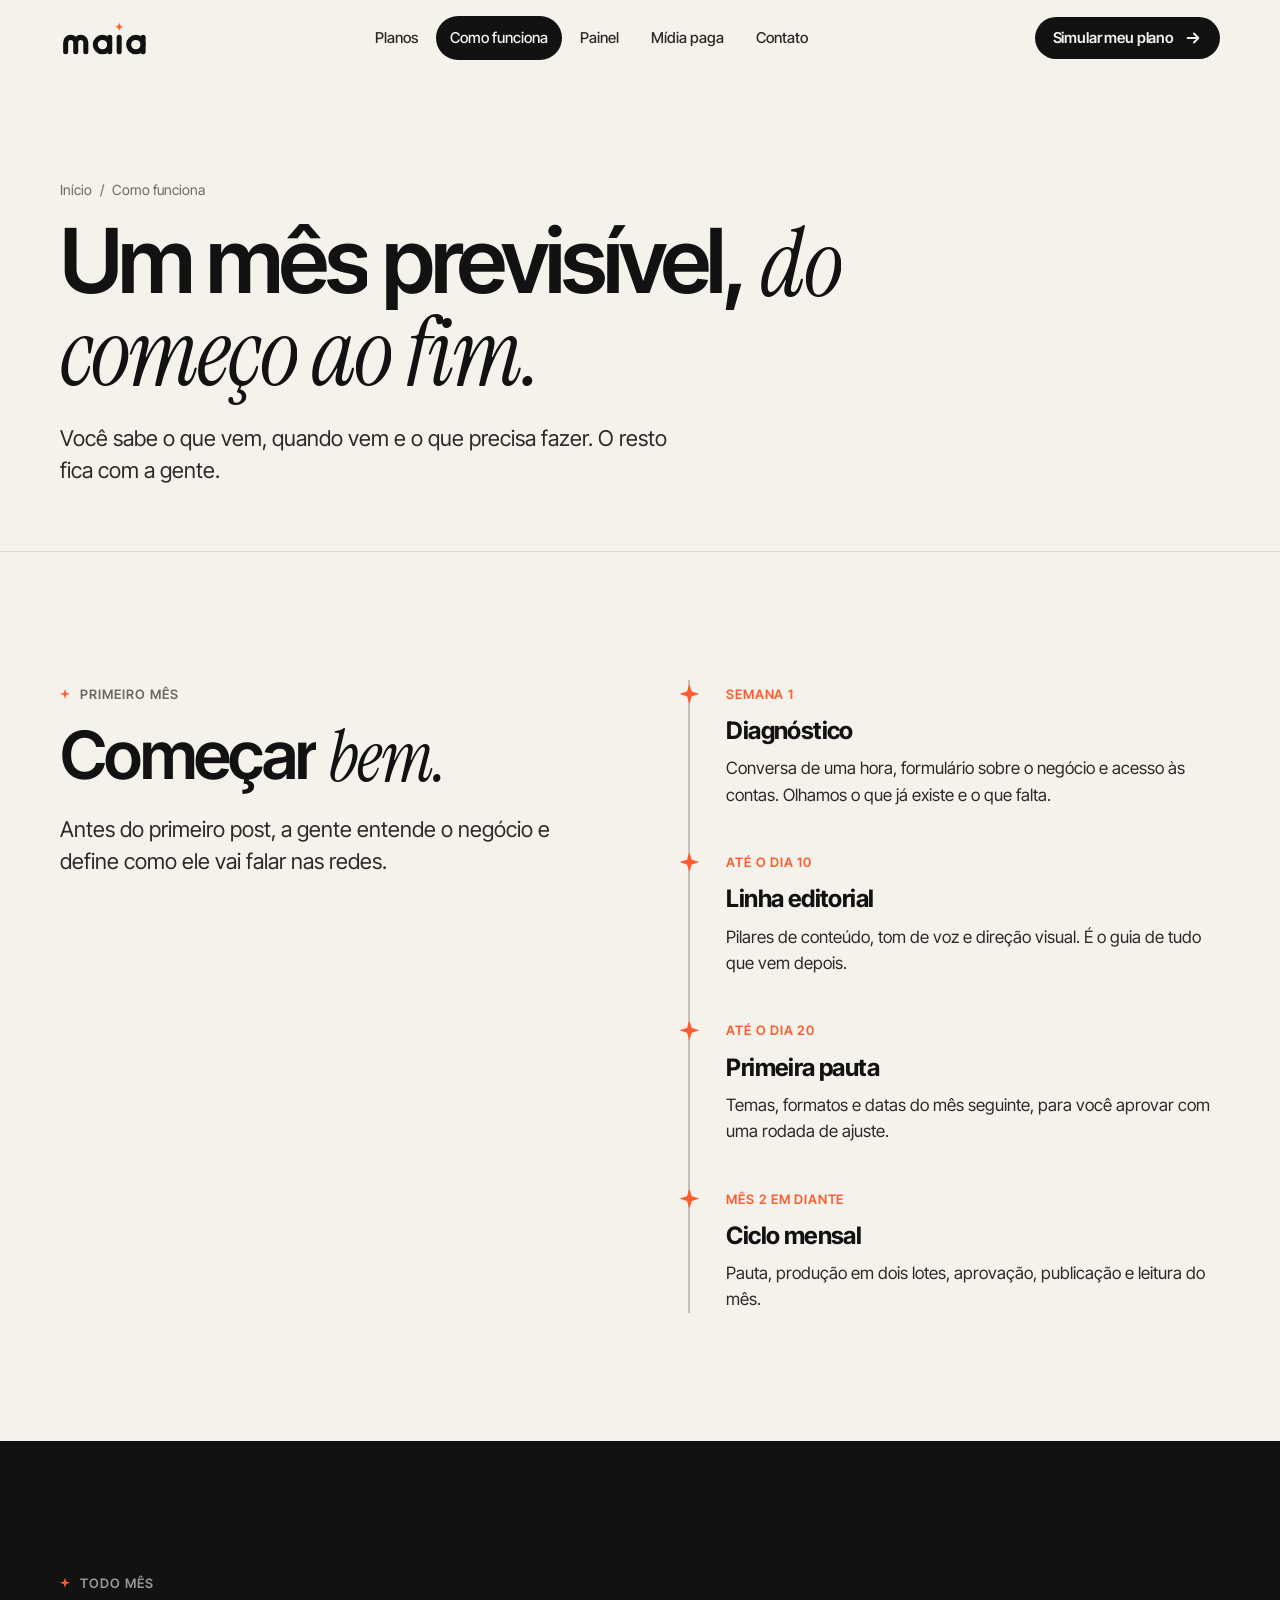
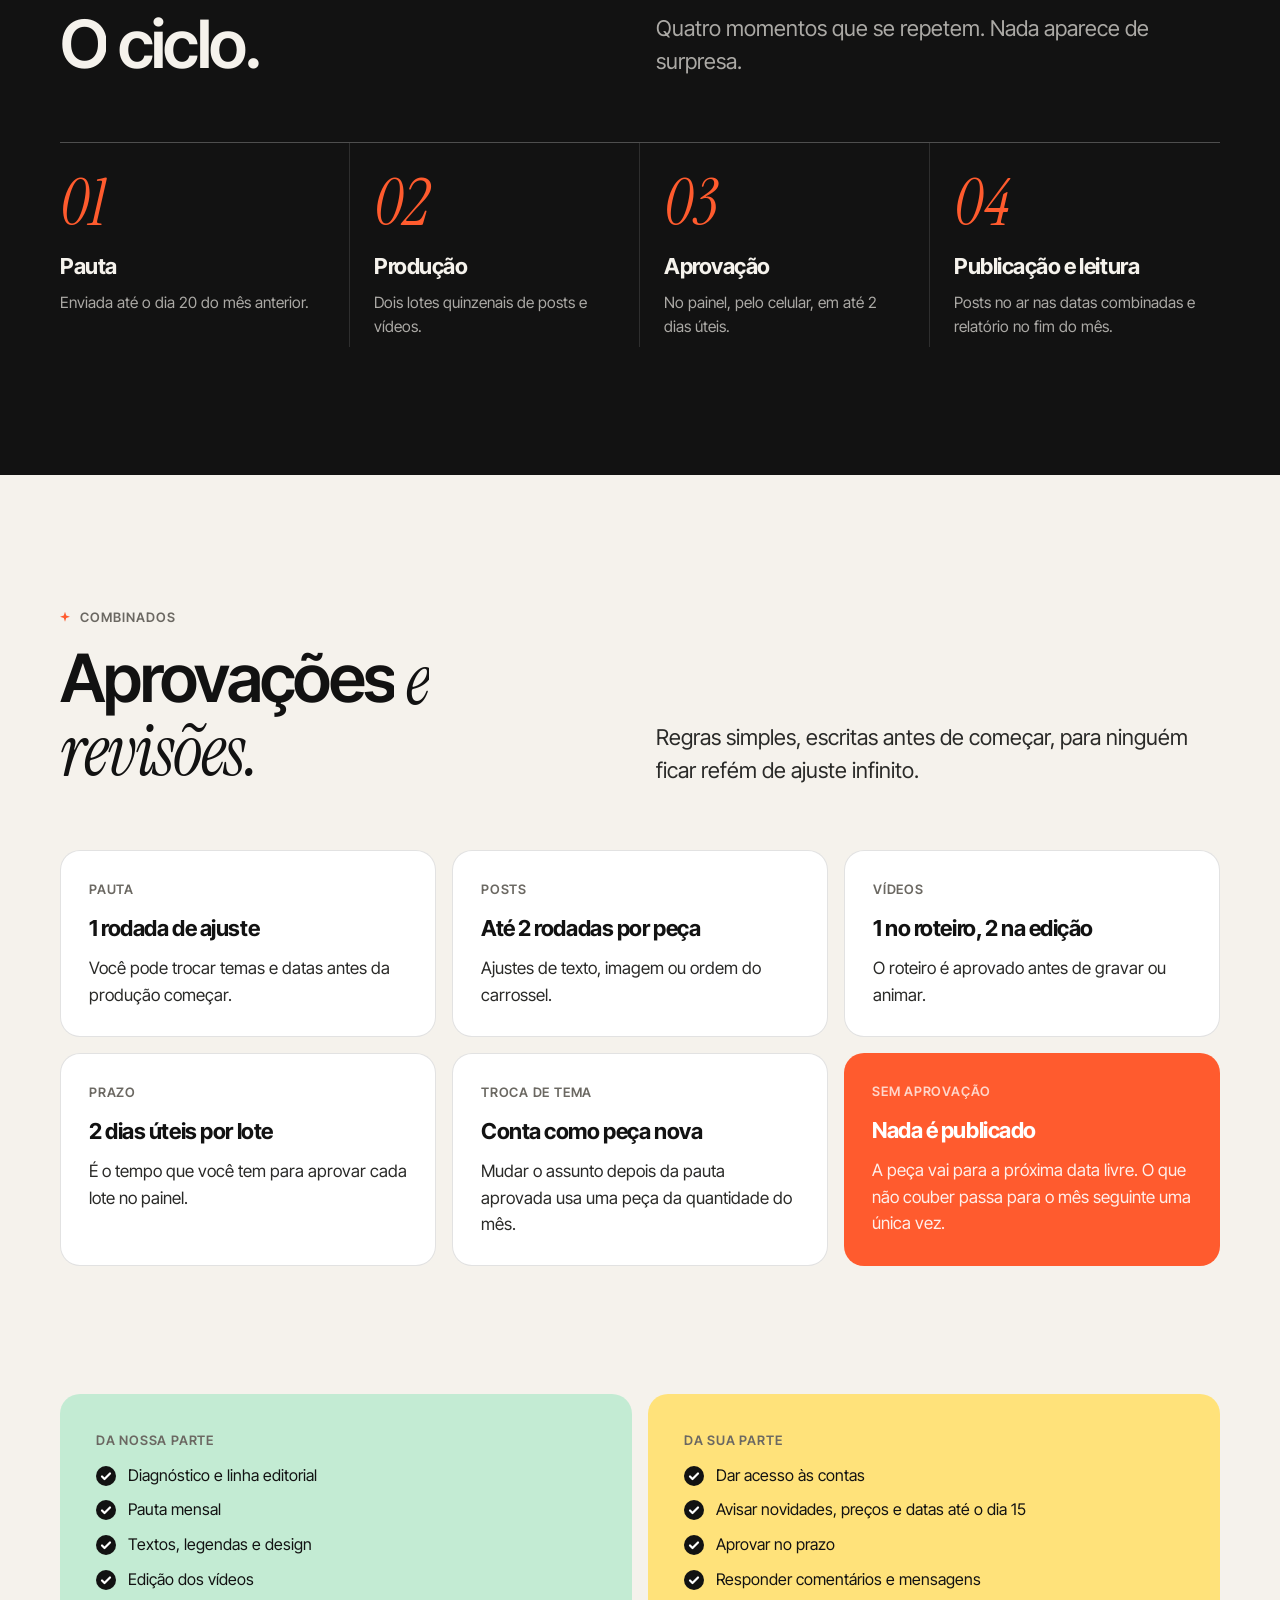
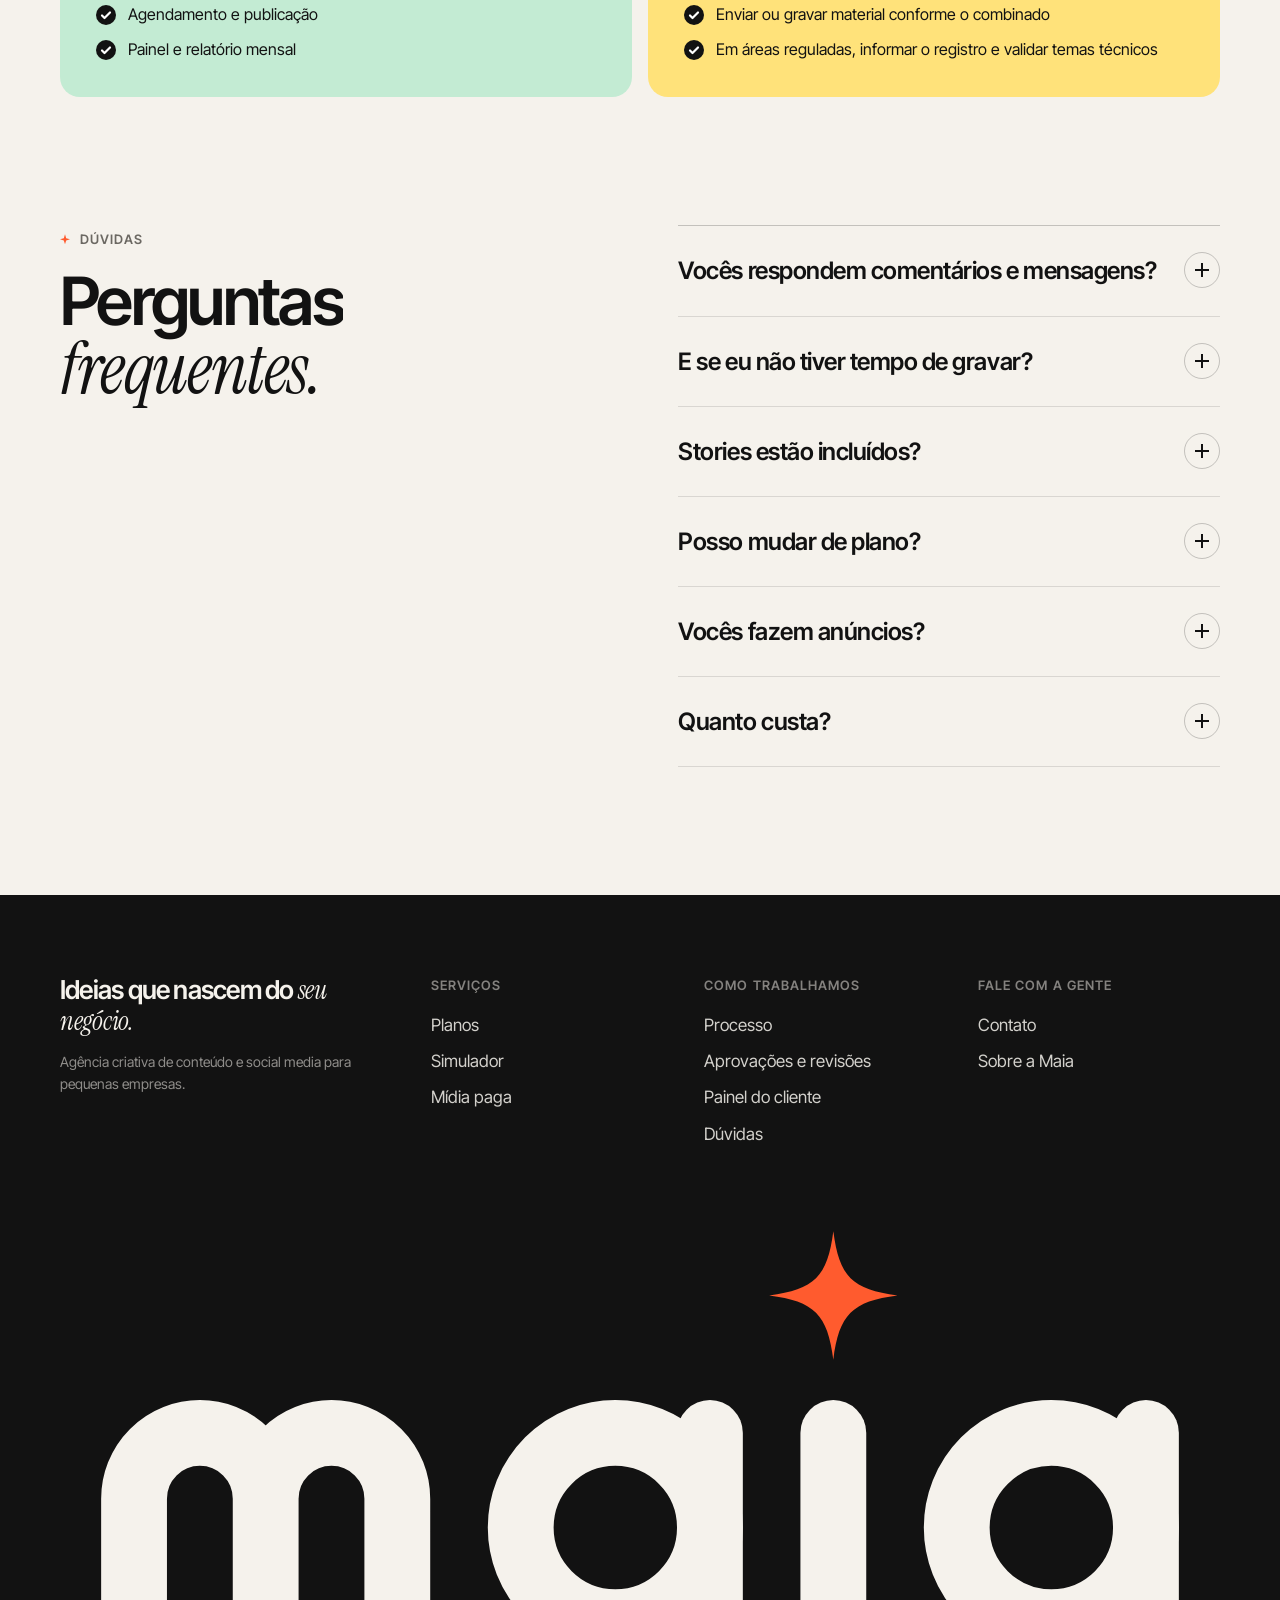
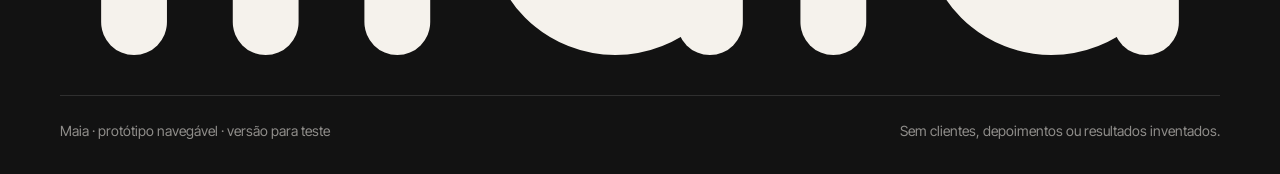
==== como-funciona.html @ 1aa04ade "Add files via upload" ====
<!doctype html>
<html lang="pt-BR">
<head>
<meta charset="utf-8">
<meta name="viewport" content="width=device-width,initial-scale=1">
<title>Como funciona · Maia</title>
<meta name="description" content="Etapas, prazos, aprovações, revisões e responsabilidades de cada lado.">
<meta name="theme-color" content="#F5F2EC">
<link rel="icon" href="./favicon.svg" type="image/svg+xml">
<link rel="preconnect" href="https://fonts.googleapis.com"><link rel="preconnect" href="https://fonts.gstatic.com" crossorigin>
<link href="https://fonts.googleapis.com/css2?family=Instrument+Serif:ital@0;1&family=Inter+Tight:wght@400;500;600;700&display=swap" rel="stylesheet">
<link rel="stylesheet" href="./style.css">
<meta property="og:title" content="Como funciona · Maia"><meta property="og:description" content="Etapas, prazos, aprovações, revisões e responsabilidades de cada lado.">
</head>
<body>
<a href="#conteudo" class="skip" style="position:absolute;left:-999px">Pular para o conteúdo</a>
<header class="site-header">
  <div class="wrap nav">
    <a class="brand" href="index.html" aria-label="Maia, página inicial"><svg class="logo " viewBox="0 -12 282 108" fill="none" role="img" aria-label="Maia">
<g stroke="#121212" stroke-width="16" stroke-linecap="round" stroke-linejoin="round">
<path d="M18 86V56a16 16 0 0 1 32 0v30M50 56a16 16 0 0 1 32 0v30"/>
<circle cx="135" cy="63" r="23" transform="rotate(-90 135 63)"/>
<path d="M158 40v46"/>
<path d="M188 40v46"/>
<circle cx="241" cy="63" r="23" transform="rotate(-90 241 63)"/>
<path d="M264 40v46"/>
</g>
<path class="star" fill="#FF5B2E" d="M188 -9C189.4 2 192.6 5.2 203.6 6.6 192.6 8 189.4 11.2 188 22.2 186.6 11.2 183.4 8 172.4 6.6 183.4 5.2 186.6 2 188 -9Z"/>
</svg></a>
    <nav aria-label="Principal"><ul class="nav-links"><li><a href="planos.html">Planos</a></li><li><a href="como-funciona.html" aria-current="page">Como funciona</a></li><li><a href="painel.html">Painel</a></li><li><a href="midia-paga.html">Mídia paga</a></li><li><a href="contato.html">Contato</a></li></ul></nav>
    <div class="nav-cta">
      <a class="btn btn-primary btn-sm" href="simulador.html">Simular meu plano <svg viewBox="0 0 20 20" fill="none" aria-hidden="true"><path d="M4 10h12m-5-5 5 5-5 5" stroke="currentColor" stroke-width="2" stroke-linecap="round" stroke-linejoin="round"/></svg></a>
      <button class="menu-btn" aria-expanded="false" aria-controls="mmenu">Menu <i></i></button>
    </div>
  </div>
</header>
<div class="mobile-menu" id="mmenu"><a class="m-link" href="index.html">Início<span aria-hidden="true">↗</span></a><a class="m-link" href="planos.html">Planos<span aria-hidden="true">↗</span></a><a class="m-link" href="como-funciona.html" aria-current="page">Como funciona<span aria-hidden="true">↗</span></a><a class="m-link" href="painel.html">Painel<span aria-hidden="true">↗</span></a><a class="m-link" href="midia-paga.html">Mídia paga<span aria-hidden="true">↗</span></a><a class="m-link" href="contato.html">Contato<span aria-hidden="true">↗</span></a><a class="btn btn-coral" href="simulador.html">Simular meu plano <svg viewBox="0 0 20 20" fill="none" aria-hidden="true"><path d="M4 10h12m-5-5 5 5-5 5" stroke="currentColor" stroke-width="2" stroke-linecap="round" stroke-linejoin="round"/></svg></a></div>
<main id="conteudo">
<section class="page-hero">
  <div class="wrap">
    <nav class="crumbs reveal" aria-label="Você está em"><a href="index.html">Início</a><span>/</span><span>Como funciona</span></nav>
    <h1 class="h1" data-split>Um mês previsível, <span class="serif">do começo ao fim.</span></h1>
    <p class="lead reveal" data-d="2">Você sabe o que vem, quando vem e o que precisa fazer. O resto fica com a gente.</p>
  </div>
</section>

<section class="sec">
  <div class="wrap grid-2" style="gap:clamp(32px,6vw,96px);align-items:start">
    <div style="position:sticky;top:110px">
      <span class="eyebrow reveal">Primeiro mês</span>
      <h2 class="h2" data-split style="margin-top:16px">Começar <span class="serif">bem.</span></h2>
      <p class="lead reveal" style="margin-top:20px">Antes do primeiro post, a gente entende o negócio e define como ele vai falar nas redes.</p>
    </div>
    <div class="timeline">
      <div class="tl-item reveal"><span class="when">Semana 1</span><h3>Diagnóstico</h3><p>Conversa de uma hora, formulário sobre o negócio e acesso às contas. Olhamos o que já existe e o que falta.</p></div>
      <div class="tl-item reveal"><span class="when">Até o dia 10</span><h3>Linha editorial</h3><p>Pilares de conteúdo, tom de voz e direção visual. É o guia de tudo que vem depois.</p></div>
      <div class="tl-item reveal"><span class="when">Até o dia 20</span><h3>Primeira pauta</h3><p>Temas, formatos e datas do mês seguinte, para você aprovar com uma rodada de ajuste.</p></div>
      <div class="tl-item reveal" style="padding-bottom:0"><span class="when">Mês 2 em diante</span><h3>Ciclo mensal</h3><p>Pauta, produção em dois lotes, aprovação, publicação e leitura do mês.</p></div>
    </div>
  </div>
</section>

<section class="sec dark">
  <div class="wrap">
    <div class="sec-head">
      <div><span class="eyebrow reveal">Todo mês</span><h2 class="h2" data-split style="margin-top:16px">O ciclo.</h2></div>
      <p class="lead reveal">Quatro momentos que se repetem. Nada aparece de surpresa.</p>
    </div>
    <div class="steps">
      <div class="step reveal"><div class="n">01</div><h3>Pauta</h3><p class="muted">Enviada até o dia 20 do mês anterior.</p></div>
      <div class="step reveal" data-d="1"><div class="n">02</div><h3>Produção</h3><p class="muted">Dois lotes quinzenais de posts e vídeos.</p></div>
      <div class="step reveal" data-d="2"><div class="n">03</div><h3>Aprovação</h3><p class="muted">No painel, pelo celular, em até 2 dias úteis.</p></div>
      <div class="step reveal" data-d="3"><div class="n">04</div><h3>Publicação e leitura</h3><p class="muted">Posts no ar nas datas combinadas e relatório no fim do mês.</p></div>
    </div>
  </div>
</section>

<section class="sec" id="combinados">
  <div class="wrap">
    <div class="sec-head">
      <div><span class="eyebrow reveal">Combinados</span><h2 class="h2" data-split style="margin-top:16px">Aprovações <span class="serif">e revisões.</span></h2></div>
      <p class="lead reveal">Regras simples, escritas antes de começar, para ninguém ficar refém de ajuste infinito.</p>
    </div>
    <div class="grid-3">
      <div class="card reveal"><span class="k">Pauta</span><h3>1 rodada de ajuste</h3><p>Você pode trocar temas e datas antes da produção começar.</p></div>
      <div class="card reveal" data-d="1"><span class="k">Posts</span><h3>Até 2 rodadas por peça</h3><p>Ajustes de texto, imagem ou ordem do carrossel.</p></div>
      <div class="card reveal" data-d="2"><span class="k">Vídeos</span><h3>1 no roteiro, 2 na edição</h3><p>O roteiro é aprovado antes de gravar ou animar.</p></div>
      <div class="card reveal"><span class="k">Prazo</span><h3>2 dias úteis por lote</h3><p>É o tempo que você tem para aprovar cada lote no painel.</p></div>
      <div class="card reveal" data-d="1"><span class="k">Troca de tema</span><h3>Conta como peça nova</h3><p>Mudar o assunto depois da pauta aprovada usa uma peça da quantidade do mês.</p></div>
      <div class="card reveal" data-d="2" style="background:var(--coral);color:#fff;border:0"><span class="k" style="color:rgba(255,255,255,.75)">Sem aprovação</span><h3>Nada é publicado</h3><p style="color:rgba(255,255,255,.9)">A peça vai para a próxima data livre. O que não couber passa para o mês seguinte uma única vez.</p></div>
    </div>
  </div>
</section>

<section class="sec" style="padding-top:0">
  <div class="wrap grid-2">
    <div class="card reveal" style="padding:36px;background:var(--mint);border:0"><span class="k">Da nossa parte</span>
      <ul class="chk"><li>Diagnóstico e linha editorial</li><li>Pauta mensal</li><li>Textos, legendas e design</li><li>Edição dos vídeos</li><li>Agendamento e publicação</li><li>Painel e relatório mensal</li></ul></div>
    <div class="card reveal" data-d="1" style="padding:36px;background:var(--butter);border:0"><span class="k">Da sua parte</span>
      <ul class="chk"><li>Dar acesso às contas</li><li>Avisar novidades, preços e datas até o dia 15</li><li>Aprovar no prazo</li><li>Responder comentários e mensagens</li><li>Enviar ou gravar material conforme o combinado</li><li>Em áreas reguladas, informar o registro e validar temas técnicos</li></ul></div>
  </div>
</section>

<section class="sec" id="duvidas" style="padding-top:0">
  <div class="wrap grid-2" style="gap:clamp(32px,6vw,96px);align-items:start">
    <div><span class="eyebrow reveal">Dúvidas</span><h2 class="h2" data-split style="margin-top:16px">Perguntas <span class="serif">frequentes.</span></h2></div>
    <div class="faq reveal">
      <details><summary>Vocês respondem comentários e mensagens?<i></i></summary><div class="ans">Não nos planos. Quem conhece o cliente e os preços é você, então essa parte fica com o seu time. Podemos montar respostas prontas para as perguntas mais comuns.</div></details>
      <details><summary>E se eu não tiver tempo de gravar?<i></i></summary><div class="ans">O plano se ajusta. Sem material, os posts usam design, ilustração e imagens licenciadas, e os vídeos usam texto animado e motion. Captação presencial pode ser contratada à parte.</div></details>
      <details><summary>Stories estão incluídos?<i></i></summary><div class="ans">Stories do dia a dia não estão nos planos, porque dependem do que acontece no momento. Um pacote de stories pode ser contratado à parte.</div></details>
      <details><summary>Posso mudar de plano?<i></i></summary><div class="ans">Sim. A mudança vale a partir da pauta seguinte. As condições de contrato, como aviso prévio, são definidas na proposta.</div></details>
      <details><summary>Vocês fazem anúncios?<i></i></summary><div class="ans">O Impulso inclui a estratégia de mídia paga. A operação das campanhas é contratada à parte, e a verba é sempre paga por você direto à plataforma. <a href="midia-paga.html" style="text-decoration:underline">Entenda a diferença</a>.</div></details>
      <details><summary>Quanto custa?<i></i></summary><div class="ans">Os valores são apresentados na proposta, depois da conversa. Use o simulador para chegar com o escopo já desenhado.</div></details>
    </div>
  </div>
</section>

</main>
<footer class="site-footer">
  <div class="wrap">
    <div class="foot-grid">
      <div>
        <p style="font-size:26px;letter-spacing:-.03em;font-weight:600;line-height:1.15;max-width:340px">Ideias que nascem do <span class="serif">seu negócio.</span></p>
        <p class="small" style="color:rgba(245,242,236,.55);margin-top:14px;max-width:320px">Agência criativa de conteúdo e social media para pequenas empresas.</p>
      </div>
      <div><h4>Serviços</h4><ul><li><a href="planos.html">Planos</a></li><li><a href="simulador.html">Simulador</a></li><li><a href="midia-paga.html">Mídia paga</a></li></ul></div>
      <div><h4>Como trabalhamos</h4><ul><li><a href="como-funciona.html">Processo</a></li><li><a href="como-funciona.html#combinados">Aprovações e revisões</a></li><li><a href="painel.html">Painel do cliente</a></li><li><a href="como-funciona.html#duvidas">Dúvidas</a></li></ul></div>
      <div><h4>Fale com a gente</h4><ul><li><a href="contato.html">Contato</a></li><li><a href="index.html#marca">Sobre a Maia</a></li></ul></div>
    </div>
    <div class="foot-big" aria-hidden="true"><svg class="logo " viewBox="0 -12 282 108" fill="none" role="img" aria-label="Maia">
<g stroke="#F5F2EC" stroke-width="16" stroke-linecap="round" stroke-linejoin="round">
<path d="M18 86V56a16 16 0 0 1 32 0v30M50 56a16 16 0 0 1 32 0v30"/>
<circle cx="135" cy="63" r="23" transform="rotate(-90 135 63)"/>
<path d="M158 40v46"/>
<path d="M188 40v46"/>
<circle cx="241" cy="63" r="23" transform="rotate(-90 241 63)"/>
<path d="M264 40v46"/>
</g>
<path class="star" fill="#FF5B2E" d="M188 -9C189.4 2 192.6 5.2 203.6 6.6 192.6 8 189.4 11.2 188 22.2 186.6 11.2 183.4 8 172.4 6.6 183.4 5.2 186.6 2 188 -9Z"/>
</svg></div>
    <div class="foot-bottom"><span>Maia · protótipo navegável · versão para teste</span><span>Sem clientes, depoimentos ou resultados inventados.</span></div>
  </div>
</footer>
<script src="./main.js"></script>

</body>
</html>
---- style.css ----
/* MAIA · sistema visual */
:root{
  --ink:#121212;
  --ink-2:#2A2A28;
  --muted:#6B6862;
  --paper:#F5F2EC;
  --paper-2:#ECE7DD;
  --white:#FFFFFF;
  --coral:#FF5B2E;
  --coral-d:#E2441A;
  --lilac:#D4C7FF;
  --butter:#FFE27A;
  --mint:#C3EBD3;
  --sky:#BFDDF7;
  --line:rgba(18,18,18,.12);
  --line-2:rgba(18,18,18,.22);
  --r-s:12px; --r-m:20px; --r-l:32px;
  --shadow:0 1px 2px rgba(18,18,18,.06),0 12px 32px -12px rgba(18,18,18,.18);
  --sans:"Inter Tight",system-ui,-apple-system,"Segoe UI",sans-serif;
  --serif:"Instrument Serif",Georgia,serif;
  --ease:cubic-bezier(.2,.7,.1,1);
  --max:1240px;
  --gut:clamp(16px,4vw,40px);
}
@view-transition{navigation:auto}
::view-transition-old(root){animation:vt-out .28s var(--ease) both}
::view-transition-new(root){animation:vt-in .42s var(--ease) both}
@keyframes vt-out{to{opacity:0;transform:translateY(-8px)}}
@keyframes vt-in{from{opacity:0;transform:translateY(12px)}}

*{box-sizing:border-box;margin:0;padding:0}
html{scroll-behavior:smooth;-webkit-text-size-adjust:100%}
body{font-family:var(--sans);background:var(--paper);color:var(--ink);font-size:17px;line-height:1.55;-webkit-font-smoothing:antialiased;overflow-x:hidden}
img,svg{display:block;max-width:100%}
a{color:inherit;text-decoration:none}
button{font:inherit;color:inherit;background:none;border:0;cursor:pointer}
input,select,textarea{font:inherit;color:inherit}
:focus-visible{outline:3px solid var(--coral);outline-offset:3px;border-radius:6px}
::selection{background:var(--coral);color:#fff}

.wrap{width:100%;max-width:var(--max);margin:0 auto;padding:0 var(--gut)}
.serif{font-family:var(--serif);font-weight:400;font-style:italic;letter-spacing:-.01em}
.eyebrow{display:inline-flex;align-items:center;gap:10px;font-size:13px;font-weight:600;letter-spacing:.08em;text-transform:uppercase;color:var(--muted)}
.eyebrow::before{content:"";width:10px;height:10px;background:var(--coral);clip-path:polygon(50% 0,62% 38%,100% 50%,62% 62%,50% 100%,38% 62%,0 50%,38% 38%)}
.h1{font-size:clamp(44px,7vw,104px);line-height:.94;letter-spacing:-.045em;font-weight:600}
.h2{font-size:clamp(34px,5.2vw,72px);line-height:1;letter-spacing:-.04em;font-weight:600}
.h3{font-size:clamp(22px,2.4vw,30px);line-height:1.15;letter-spacing:-.025em;font-weight:600}
.h1 .serif,.h2 .serif{font-size:1.06em;letter-spacing:-.02em}
.lead{font-size:clamp(18px,1.7vw,22px);line-height:1.5;color:var(--ink-2);max-width:620px}
.muted{color:var(--muted)}
.small{font-size:14px}

/* botões */
.btn{display:inline-flex;align-items:center;gap:10px;height:54px;padding:0 26px;border-radius:999px;font-weight:600;font-size:16px;letter-spacing:-.01em;transition:transform .3s var(--ease),background .25s,color .25s,box-shadow .3s;white-space:nowrap}
.btn svg{width:18px;height:18px;transition:transform .3s var(--ease)}
.btn:hover svg{transform:translateX(4px)}
.btn-primary{background:var(--ink);color:var(--paper)}
.btn-primary:hover{background:var(--coral);transform:translateY(-2px);box-shadow:0 10px 24px -10px rgba(255,91,46,.7)}
.btn-coral{background:var(--coral);color:#fff}
.btn-coral:hover{background:var(--paper);color:var(--ink);transform:translateY(-2px)}
.btn-ghost{border:1.5px solid var(--line-2)}
.btn-ghost:hover{border-color:var(--ink);background:var(--ink);color:var(--paper)}
.btn-light{border:1.5px solid rgba(255,255,255,.3);color:#fff}
.btn-light:hover{background:#fff;color:var(--ink)}
.btn-sm{height:42px;padding:0 18px;font-size:15px}

/* header */
.site-header{position:sticky;top:0;z-index:50;background:rgba(245,242,236,.82);backdrop-filter:saturate(1.4) blur(14px);-webkit-backdrop-filter:saturate(1.4) blur(14px);border-bottom:1px solid transparent;transition:border-color .3s}
.site-header.scrolled{border-bottom-color:var(--line)}
.nav{display:flex;align-items:center;justify-content:space-between;height:76px;gap:24px}
.brand{display:flex;align-items:center}
.brand svg{height:34px;width:auto}
.nav-links{display:flex;gap:4px;list-style:none}
.nav-links a{display:block;padding:10px 14px;border-radius:999px;font-size:15px;font-weight:500;color:var(--ink-2);transition:background .2s,color .2s}
.nav-links a:hover{background:var(--paper-2);color:var(--ink)}
.nav-links a[aria-current="page"]{background:var(--ink);color:var(--paper)}
.nav-cta{display:flex;gap:10px;align-items:center}
.menu-btn{display:none;height:44px;padding:0 16px 0 18px;border-radius:999px;border:1.5px solid var(--line-2);font-weight:600;font-size:15px;align-items:center;gap:10px}
.menu-btn i{display:grid;gap:4px}
.menu-btn i::before,.menu-btn i::after{content:"";display:block;width:16px;height:2px;background:currentColor;border-radius:2px;transition:transform .3s var(--ease)}
.menu-open .menu-btn i::before{transform:translateY(3px) rotate(45deg)}
.menu-open .menu-btn i::after{transform:translateY(-3px) rotate(-45deg)}
.mobile-menu{position:fixed;inset:76px 0 0 0;background:var(--paper);z-index:49;padding:24px var(--gut) 40px;display:flex;flex-direction:column;gap:6px;opacity:0;pointer-events:none;transform:translateY(-10px);transition:opacity .3s,transform .4s var(--ease)}
.menu-open .mobile-menu{opacity:1;pointer-events:auto;transform:none}
.mobile-menu a.m-link{font-size:38px;font-weight:600;letter-spacing:-.035em;padding:8px 0;border-bottom:1px solid var(--line);display:flex;justify-content:space-between;align-items:center}
.mobile-menu a.m-link[aria-current="page"]{color:var(--coral)}
.mobile-menu .btn{margin-top:24px;justify-content:center}
@media (max-width:980px){.nav-links,.nav-cta .btn-ghost{display:none}.menu-btn{display:inline-flex}}
@media (max-width:520px){.nav-cta .btn-primary{display:none}.brand svg{height:28px}}

/* logo animado */
.logo-anim .stroke{stroke-dasharray:1;stroke-dashoffset:1;animation:draw 1.1s var(--ease) forwards}
.logo-anim .stroke:nth-child(2){animation-delay:.12s}
.logo-anim .stroke:nth-child(3){animation-delay:.2s}
.logo-anim .stroke:nth-child(4){animation-delay:.32s}
.logo-anim .stroke:nth-child(5){animation-delay:.42s}
.logo-anim .stroke:nth-child(6){animation-delay:.5s}
.logo-anim .star{transform-box:fill-box;transform-origin:center;transform:scale(0) rotate(-90deg);animation:star-in .9s .85s cubic-bezier(.3,1.6,.4,1) forwards,twinkle 4s 2.2s ease-in-out infinite}
@keyframes draw{to{stroke-dashoffset:0}}
@keyframes star-in{to{transform:scale(1) rotate(0)}}
@keyframes twinkle{0%,100%{transform:scale(1) rotate(0)}50%{transform:scale(.82) rotate(45deg)}}
.brand:hover .star{animation:spin .8s var(--ease)}
@keyframes spin{from{transform:rotate(0)}to{transform:rotate(180deg)}}

/* reveal */
.reveal{opacity:0;transform:translateY(28px);transition:opacity .9s var(--ease),transform .9s var(--ease)}
.reveal.in{opacity:1;transform:none}
.reveal[data-d="1"]{transition-delay:.08s}.reveal[data-d="2"]{transition-delay:.16s}.reveal[data-d="3"]{transition-delay:.24s}.reveal[data-d="4"]{transition-delay:.32s}
.split .w{display:inline-block;overflow:hidden;vertical-align:top;padding-bottom:.08em;margin-bottom:-.08em}
.split .w>span{display:inline-block;transform:translateY(105%);transition:transform 1s var(--ease)}
.split.in .w>span{transform:none}

/* seções */
section{position:relative}
.sec{padding:clamp(72px,10vw,140px) 0}
.sec-head{display:grid;grid-template-columns:1fr 1fr;gap:32px;align-items:end;margin-bottom:clamp(40px,5vw,72px)}
.sec-head .lead{justify-self:end}
@media (max-width:860px){.sec-head{grid-template-columns:1fr}.sec-head .lead{justify-self:start}}
.dark{background:var(--ink);color:var(--paper)}
.dark .muted,.dark .lead{color:rgba(245,242,236,.68)}
.dark .eyebrow{color:rgba(245,242,236,.6)}

/* hero home */
.hero{padding:clamp(40px,6vw,80px) 0 0;overflow:hidden}
.hero-grid{display:grid;grid-template-columns:1.15fr .85fr;gap:40px;align-items:center;min-height:calc(100svh - 76px - 60px)}
.hero h1{margin:22px 0 28px}
.hero .actions{display:flex;flex-wrap:wrap;gap:12px;margin-top:36px}
.hero-meta{display:flex;gap:28px;margin-top:48px;flex-wrap:wrap}
.hero-meta div{font-size:14px;color:var(--muted);max-width:160px;line-height:1.4}
.hero-meta b{display:block;font-size:15px;color:var(--ink);font-weight:600;margin-bottom:2px}
@media (max-width:980px){.hero-grid{grid-template-columns:1fr;min-height:0}}

/* mosaico de feed */
.feed{position:relative;height:min(720px,78svh);display:grid;grid-template-columns:1fr 1fr;gap:14px;mask-image:linear-gradient(transparent,#000 12%,#000 88%,transparent);-webkit-mask-image:linear-gradient(transparent,#000 12%,#000 88%,transparent)}
.feed-col{display:flex;flex-direction:column;gap:14px;animation:feed-up 38s linear infinite}
.feed-col:nth-child(2){animation-direction:reverse;animation-duration:44s}
.feed:hover .feed-col{animation-play-state:paused}
@keyframes feed-up{to{transform:translateY(-50%)}}
.tile{border-radius:var(--r-m);padding:18px;display:flex;flex-direction:column;justify-content:space-between;min-height:220px;position:relative;overflow:hidden}
.tile.tall{min-height:300px}
.tile .tag{align-self:flex-start;font-size:12px;font-weight:600;background:rgba(255,255,255,.72);padding:5px 10px;border-radius:999px;letter-spacing:.01em}
.tile .t{font-size:24px;font-weight:600;letter-spacing:-.03em;line-height:1.05}
.tile .t .serif{font-size:1.1em}
.tile .bar{height:4px;border-radius:4px;background:rgba(18,18,18,.15);display:flex;gap:4px;margin-top:12px}
.tile .bar span{flex:1;border-radius:4px;background:rgba(18,18,18,.15)}
.tile .bar span:first-child{background:var(--ink)}
.tile.ink{background:var(--ink);color:var(--paper)}
.tile.ink .tag{background:rgba(255,255,255,.14);color:var(--paper)}
.tile.coral{background:var(--coral);color:#fff}
.tile.coral .tag{background:rgba(255,255,255,.2);color:#fff}
.tile.lilac{background:var(--lilac)}.tile.butter{background:var(--butter)}.tile.mint{background:var(--mint)}.tile.sky{background:var(--sky)}.tile.paper{background:var(--white);border:1px solid var(--line)}
.tile .play{width:46px;height:46px;border-radius:50%;background:#fff;display:grid;place-items:center;align-self:flex-end}
.tile .play::before{content:"";border-left:13px solid var(--ink);border-top:8px solid transparent;border-bottom:8px solid transparent;margin-left:4px}
.tile .big-star{position:absolute;right:-30px;bottom:-30px;width:150px;height:150px;opacity:.9}
.feed-note{position:absolute;bottom:14px;left:50%;transform:translateX(-50%);font-size:12px;color:var(--muted);background:var(--paper);padding:4px 12px;border-radius:999px;border:1px solid var(--line);white-space:nowrap;z-index:2}
@media (max-width:980px){.feed{height:460px}}

/* marquee */
.marquee{border-top:1px solid var(--line);border-bottom:1px solid var(--line);overflow:hidden;padding:22px 0;background:var(--paper)}
.marquee-track{display:flex;width:max-content;animation:marq 40s linear infinite}
.marquee span{font-size:clamp(26px,3.2vw,44px);font-weight:600;letter-spacing:-.035em;padding:0 28px;display:flex;align-items:center;gap:56px;white-space:nowrap}
.marquee span::after{content:"";width:22px;height:22px;background:var(--coral);clip-path:polygon(50% 0,60% 40%,100% 50%,60% 60%,50% 100%,40% 60%,0 50%,40% 40%)}
.marquee span:nth-child(even){font-family:var(--serif);font-style:italic;font-weight:400}
@keyframes marq{to{transform:translateX(-50%)}}

/* bento */
.bento{display:grid;grid-template-columns:repeat(6,1fr);gap:16px}
.b-card{border-radius:var(--r-l);padding:clamp(24px,3vw,40px);background:var(--white);border:1px solid var(--line);position:relative;overflow:hidden;display:flex;flex-direction:column;gap:14px;min-height:280px;transition:transform .5s var(--ease)}
.b-card:hover{transform:translateY(-4px)}
.b-card .num{font-size:13px;font-weight:600;color:var(--muted);letter-spacing:.06em}
.b-card p{color:var(--ink-2);max-width:460px}
.b-card.c-4{grid-column:span 4}.b-card.c-2{grid-column:span 2}.b-card.c-3{grid-column:span 3}
.b-card.ink{background:var(--ink);color:var(--paper);border:0}.b-card.ink p{color:rgba(245,242,236,.72)}.b-card.ink .num{color:rgba(245,242,236,.5)}
.b-card.coral{background:var(--coral);color:#fff;border:0}.b-card.coral p{color:rgba(255,255,255,.88)}.b-card.coral .num{color:rgba(255,255,255,.7)}
.b-card.lilac{background:var(--lilac);border:0}.b-card.butter{background:var(--butter);border:0}.b-card.mint{background:var(--mint);border:0}
.b-card .viz{margin-top:auto}
@media (max-width:900px){.bento{grid-template-columns:1fr 1fr}.b-card.c-4,.b-card.c-2,.b-card.c-3{grid-column:span 2}}

/* mini viz dentro dos cards */
.cap-scale{display:flex;gap:8px;align-items:flex-end;height:90px}
.cap-scale span{flex:1;border-radius:10px 10px 4px 4px;background:rgba(255,255,255,.18);transition:height .8s var(--ease)}
.cap-scale span.on{background:#fff}
.chk{list-style:none;display:grid;gap:10px}
.chk li{display:flex;gap:12px;align-items:flex-start;font-size:16px}
.chk li::before{content:"";flex:none;width:20px;height:20px;margin-top:3px;border-radius:50%;background:var(--ink) url("data:image/svg+xml,%3Csvg xmlns='http://www.w3.org/2000/svg' viewBox='0 0 20 20'%3E%3Cpath d='M6 10.5l2.5 2.5L14 7.5' fill='none' stroke='%23fff' stroke-width='2.2' stroke-linecap='round' stroke-linejoin='round'/%3E%3C/svg%3E") center/100%}
.chk.x li::before{background:var(--paper-2) url("data:image/svg+xml,%3Csvg xmlns='http://www.w3.org/2000/svg' viewBox='0 0 20 20'%3E%3Cpath d='M7 7l6 6M13 7l-6 6' fill='none' stroke='%23121212' stroke-width='2' stroke-linecap='round'/%3E%3C/svg%3E") center/100%}
.dark .chk li::before,.ink .chk li::before{background-color:var(--coral)}
.phone-mini{background:var(--paper);border-radius:22px;padding:12px;display:grid;gap:8px;max-width:260px;box-shadow:var(--shadow)}
.phone-mini .row{display:flex;align-items:center;gap:10px;background:#fff;border-radius:12px;padding:8px}
.phone-mini .th{width:38px;height:38px;border-radius:8px;flex:none}
.phone-mini .lines{flex:1;display:grid;gap:5px}
.phone-mini .lines i{display:block;height:6px;border-radius:4px;background:var(--paper-2)}
.phone-mini .lines i:first-child{width:70%;background:var(--ink-2)}
.phone-mini .pill{font-size:11px;font-weight:600;padding:4px 8px;border-radius:999px;background:var(--mint);color:var(--ink)}
.phone-mini .pill.wait{background:var(--butter)}

/* cards de plano */
.plans{display:grid;grid-template-columns:repeat(4,1fr);gap:14px}
.plan{background:var(--white);border:1px solid var(--line);border-radius:var(--r-l);padding:28px;display:flex;flex-direction:column;gap:18px;position:relative;transition:transform .5s var(--ease),box-shadow .5s var(--ease)}
.plan:hover{transform:translateY(-6px);box-shadow:var(--shadow)}
.plan .p-name{font-size:30px;font-weight:600;letter-spacing:-.035em}
.plan .p-desc{color:var(--muted);font-size:15px;min-height:44px}
.plan .p-nums{display:flex;gap:18px;padding:18px 0;border-top:1px solid var(--line);border-bottom:1px solid var(--line)}
.plan .p-nums div{display:flex;flex-direction:column}
.plan .p-nums b{font-size:52px;line-height:1;font-weight:600;letter-spacing:-.05em}
.plan .p-nums span{font-size:13px;color:var(--muted);margin-top:6px}
.plan .chk li{font-size:15px}
.plan .btn{margin-top:auto;justify-content:center}
.plan.featured{background:var(--ink);color:var(--paper);border-color:var(--ink)}
.plan.featured .p-desc,.plan.featured .p-nums span{color:rgba(245,242,236,.6)}
.plan.featured .p-nums{border-color:rgba(255,255,255,.14)}
.plan.featured .chk li::before{background-color:var(--coral)}
.plan.axis{background:var(--coral);color:#fff;border-color:var(--coral)}
.plan.axis .p-desc,.plan.axis .p-nums span{color:rgba(255,255,255,.82)}
.plan.axis .p-nums{border-color:rgba(255,255,255,.25)}
.plan.axis .chk li::before{background-color:var(--ink)}
.plan.axis .btn-primary:hover{background:#fff;color:var(--ink)}
.plan .badge{position:absolute;top:22px;right:22px;font-size:12px;font-weight:600;padding:5px 10px;border-radius:999px;background:var(--coral);color:#fff}
.plan.axis .badge{background:var(--ink)}
@media (max-width:1080px){.plans{grid-template-columns:1fr 1fr}}
@media (max-width:620px){.plans{grid-template-columns:1fr}}

/* passos */
.steps{display:grid;grid-template-columns:repeat(4,1fr);gap:0;border-top:1px solid var(--line-2)}
.step{padding:28px 24px 8px 0;border-right:1px solid var(--line);position:relative}
.step:last-child{border-right:0}
.step+.step{padding-left:24px}
.step .n{font-family:var(--serif);font-style:italic;font-size:64px;line-height:1;color:var(--coral)}
.step h3{font-size:22px;letter-spacing:-.02em;margin:14px 0 8px}
.step p{color:var(--muted);font-size:15.5px}
.dark .step{border-color:rgba(255,255,255,.12)}
.dark .steps{border-color:rgba(255,255,255,.25)}
@media (max-width:860px){.steps{grid-template-columns:1fr 1fr}.step:nth-child(2){border-right:0}.step:nth-child(3){padding-left:0}}
@media (max-width:520px){.steps{grid-template-columns:1fr}.step,.step+.step{padding:24px 0;border-right:0;border-bottom:1px solid var(--line)}}

/* chips */
.chips{display:flex;flex-wrap:wrap;gap:10px}
.chip{padding:12px 20px;border-radius:999px;border:1.5px solid var(--line-2);font-weight:500;font-size:16px;transition:all .25s}
.chip:hover{background:var(--ink);color:var(--paper);border-color:var(--ink)}

/* CTA final */
.cta-band{border-radius:var(--r-l);background:var(--ink);color:var(--paper);padding:clamp(40px,7vw,96px);position:relative;overflow:hidden}
.cta-band .h2{max-width:900px}
.cta-band .actions{display:flex;gap:12px;flex-wrap:wrap;margin-top:36px}
.cta-band .star-bg{position:absolute;right:-60px;top:-60px;width:min(420px,60vw);height:auto;animation:rot 30s linear infinite;opacity:.95}
@keyframes rot{to{transform:rotate(360deg)}}
@media (max-width:700px){.cta-band .star-bg{width:220px;right:-80px;top:-80px;opacity:.5}}

/* page hero (internas) */
.page-hero{padding:clamp(48px,8vw,110px) 0 clamp(40px,5vw,64px);border-bottom:1px solid var(--line)}
.page-hero .h1{font-size:clamp(44px,7vw,104px);margin:18px 0 24px;max-width:1000px}
.crumbs{font-size:14px;color:var(--muted);display:flex;gap:8px}
.crumbs a:hover{color:var(--ink)}

/* tabela */
.table-wrap{overflow-x:auto;border:1px solid var(--line);border-radius:var(--r-m);background:var(--white)}
table.cmp{width:100%;border-collapse:collapse;min-width:760px;font-size:15.5px}
.cmp th,.cmp td{padding:16px 20px;text-align:left;border-bottom:1px solid var(--line);vertical-align:top}
.cmp thead th{font-size:20px;letter-spacing:-.02em;position:sticky;top:0;background:var(--white)}
.cmp tbody th{font-weight:500;color:var(--muted);width:22%}
.cmp tr:last-child td,.cmp tr:last-child th{border-bottom:0}
.cmp td.no{color:var(--muted)}
.cmp .col-axis{background:rgba(255,91,46,.06)}

/* callout */
.callout{display:grid;grid-template-columns:auto 1fr;gap:20px;padding:28px;border-radius:var(--r-m);background:var(--butter);align-items:start}
.callout .ic{width:44px;height:44px;border-radius:50%;background:var(--ink);display:grid;place-items:center}
.callout .ic svg{width:20px;height:20px}
.callout h3{font-size:20px;letter-spacing:-.02em;margin-bottom:6px}

.grid-2{display:grid;grid-template-columns:1fr 1fr;gap:16px}
.grid-3{display:grid;grid-template-columns:repeat(3,1fr);gap:16px}
@media (max-width:900px){.grid-3{grid-template-columns:1fr}}
@media (max-width:760px){.grid-2{grid-template-columns:1fr}}
.card{background:var(--white);border:1px solid var(--line);border-radius:var(--r-m);padding:28px}
.card h3{font-size:22px;letter-spacing:-.02em;margin-bottom:10px}
.card p{color:var(--ink-2)}
.card .k{font-size:13px;font-weight:600;letter-spacing:.06em;text-transform:uppercase;color:var(--muted);margin-bottom:12px;display:block}

/* timeline */
.timeline{display:grid;gap:0;border-left:2px solid var(--line-2);margin-left:10px}
.tl-item{padding:0 0 40px 36px;position:relative}
.tl-item::before{content:"";position:absolute;left:-11px;top:4px;width:20px;height:20px;background:var(--coral);clip-path:polygon(50% 0,62% 38%,100% 50%,62% 62%,50% 100%,38% 62%,0 50%,38% 38%)}
.tl-item .when{font-size:13px;font-weight:600;letter-spacing:.06em;text-transform:uppercase;color:var(--coral)}
.tl-item h3{font-size:24px;letter-spacing:-.025em;margin:6px 0}
.tl-item p{color:var(--ink-2);max-width:620px}

/* faq */
.faq{border-top:1px solid var(--line-2)}
.faq details{border-bottom:1px solid var(--line)}
.faq summary{list-style:none;cursor:pointer;padding:26px 0;display:flex;justify-content:space-between;gap:20px;font-size:clamp(19px,2vw,24px);font-weight:600;letter-spacing:-.02em}
.faq summary::-webkit-details-marker{display:none}
.faq summary i{flex:none;width:36px;height:36px;border-radius:50%;border:1.5px solid var(--line-2);position:relative;transition:transform .4s var(--ease),background .3s}
.faq summary i::before,.faq summary i::after{content:"";position:absolute;left:50%;top:50%;width:14px;height:2px;background:currentColor;transform:translate(-50%,-50%)}
.faq summary i::after{transform:translate(-50%,-50%) rotate(90deg)}
.faq details[open] summary i{transform:rotate(45deg);background:var(--coral);border-color:var(--coral);color:#fff}
.faq .ans{padding:0 0 28px;color:var(--ink-2);max-width:760px}

/* footer */
.site-footer{background:var(--ink);color:var(--paper);padding:80px 0 32px;margin-top:0}
.foot-grid{display:grid;grid-template-columns:1.4fr 1fr 1fr 1fr;gap:32px}
.foot-grid h4{font-size:13px;letter-spacing:.08em;text-transform:uppercase;color:rgba(245,242,236,.5);margin-bottom:16px;font-weight:600}
.foot-grid ul{list-style:none;display:grid;gap:10px}
.foot-grid a{color:rgba(245,242,236,.85)}
.foot-grid a:hover{color:var(--coral)}
.foot-big{margin-top:72px}
.foot-big svg{width:100%;height:auto}
.foot-bottom{display:flex;justify-content:space-between;gap:16px;flex-wrap:wrap;margin-top:32px;padding-top:24px;border-top:1px solid rgba(255,255,255,.12);font-size:14px;color:rgba(245,242,236,.55)}
@media (max-width:860px){.foot-grid{grid-template-columns:1fr 1fr}}

/* aviso demo */
.demo-flag{display:inline-flex;align-items:center;gap:8px;font-size:13px;font-weight:600;padding:6px 12px;border-radius:999px;background:var(--butter);color:var(--ink)}
.demo-flag::before{content:"";width:8px;height:8px;border-radius:50%;background:var(--coral);animation:pulse 1.6s infinite}
@keyframes pulse{50%{opacity:.3}}

/* ========== SIMULADOR ========== */
.sim{min-height:calc(100svh - 76px);display:flex;flex-direction:column}
.sim-top{display:flex;align-items:center;justify-content:space-between;gap:20px;padding:24px 0}
.progress{flex:1;max-width:420px;display:flex;gap:6px}
.progress span{flex:1;height:5px;border-radius:5px;background:var(--line);overflow:hidden;position:relative}
.progress span::after{content:"";position:absolute;inset:0;background:var(--ink);transform:scaleX(0);transform-origin:left;transition:transform .6s var(--ease)}
.progress span.done::after{transform:scaleX(1)}
.sim-step{display:none;flex:1;padding:clamp(24px,5vw,64px) 0 64px}
.sim-step.active{display:block;animation:step-in .6s var(--ease)}
@keyframes step-in{from{opacity:0;transform:translateX(30px)}}
.sim-step .q{font-size:clamp(36px,5.6vw,80px);line-height:1;letter-spacing:-.045em;font-weight:600;max-width:900px;margin:14px 0 14px}
.opts{display:grid;grid-template-columns:repeat(4,1fr);gap:12px;margin-top:40px}
.opts.three{grid-template-columns:repeat(3,1fr)}
.opts.five{grid-template-columns:repeat(5,1fr)}
@media (max-width:980px){.opts,.opts.five{grid-template-columns:1fr 1fr}.opts.three{grid-template-columns:1fr}}
@media (max-width:480px){.opts,.opts.five{grid-template-columns:1fr}}
.opt{position:relative;text-align:left;background:var(--white);border:1.5px solid var(--line);border-radius:var(--r-m);padding:22px;min-height:148px;display:flex;flex-direction:column;justify-content:space-between;gap:16px;transition:transform .35s var(--ease),border-color .2s,background .2s}
.opt:hover{border-color:var(--ink);transform:translateY(-3px)}
.opt .o-ic{width:44px;height:44px;border-radius:12px;display:grid;place-items:center;background:var(--paper-2);font-size:22px}
.opt .o-ic svg{width:22px;height:22px}
.opt b{font-size:20px;letter-spacing:-.02em;font-weight:600;line-height:1.15}
.opt small{display:block;color:var(--muted);font-size:14.5px;margin-top:6px;line-height:1.4}
.opt[aria-pressed="true"]{background:var(--ink);color:var(--paper);border-color:var(--ink)}
.opt[aria-pressed="true"] small{color:rgba(245,242,236,.65)}
.opt[aria-pressed="true"] .o-ic{background:var(--coral);color:#fff}
.opt .tick{position:absolute;top:16px;right:16px;width:26px;height:26px;border-radius:50%;border:1.5px solid var(--line-2)}
.opt[aria-pressed="true"] .tick{background:var(--coral) url("data:image/svg+xml,%3Csvg xmlns='http://www.w3.org/2000/svg' viewBox='0 0 20 20'%3E%3Cpath d='M6 10.5l2.5 2.5L14 7.5' fill='none' stroke='%23fff' stroke-width='2.2' stroke-linecap='round' stroke-linejoin='round'/%3E%3C/svg%3E") center/100%;border-color:var(--coral)}
.sim-nav{display:flex;justify-content:space-between;align-items:center;gap:12px;margin-top:40px}
.btn[disabled]{opacity:.35;pointer-events:none}

/* resultado */
.result{display:none;padding:24px 0 96px}
.result.active{display:block;animation:step-in .6s var(--ease)}
.res-grid{display:grid;grid-template-columns:380px 1fr;gap:24px;align-items:start}
@media (max-width:1000px){.res-grid{grid-template-columns:1fr}}
.res-side{position:sticky;top:96px;display:grid;gap:14px}
@media (max-width:1000px){.res-side{position:static}}
.res-plan{background:var(--ink);color:var(--paper);border-radius:var(--r-l);padding:30px;position:relative;overflow:hidden}
.res-plan .lbl{font-size:13px;font-weight:600;letter-spacing:.06em;text-transform:uppercase;color:var(--coral)}
.res-plan .nm{font-size:64px;font-weight:600;letter-spacing:-.05em;line-height:1;margin:10px 0 14px}
.res-plan p{color:rgba(245,242,236,.75);font-size:15.5px}
.res-plan .nums{display:grid;grid-template-columns:repeat(3,1fr);gap:10px;margin-top:24px}
.res-plan .nums div{background:rgba(255,255,255,.07);border-radius:14px;padding:14px}
.res-plan .nums b{display:block;font-size:34px;line-height:1;letter-spacing:-.04em;font-weight:600}
.res-plan .nums span{font-size:12.5px;color:rgba(245,242,236,.6)}
.res-plan .star-bg{position:absolute;right:-40px;top:-40px;width:150px;opacity:.9;animation:rot 24s linear infinite}
.answers{background:var(--white);border:1px solid var(--line);border-radius:var(--r-m);padding:20px;display:grid;gap:12px}
.answers div{display:flex;justify-content:space-between;gap:12px;font-size:15px}
.answers span{color:var(--muted)}
.answers button{font-size:14px;text-decoration:underline;color:var(--muted);justify-self:start}
.switch{display:flex;gap:6px;background:var(--paper-2);border-radius:999px;padding:5px;flex-wrap:wrap}
.switch button{flex:1;padding:10px 14px;border-radius:999px;font-weight:600;font-size:15px;transition:background .2s,color .2s;position:relative}
.switch button[aria-pressed="true"]{background:var(--ink);color:var(--paper)}
.switch button .dot{position:absolute;top:6px;right:8px;width:7px;height:7px;border-radius:50%;background:var(--coral)}
.tabs{display:flex;gap:4px;border-bottom:1px solid var(--line);overflow-x:auto;scrollbar-width:none;margin-bottom:28px}
.tabs::-webkit-scrollbar{display:none}
.tabs button{padding:14px 16px;font-weight:600;font-size:15.5px;color:var(--muted);border-bottom:2px solid transparent;margin-bottom:-1px;white-space:nowrap;transition:color .2s}
.tabs button[aria-selected="true"]{color:var(--ink);border-color:var(--coral)}
.tabpanel{display:none}
.tabpanel.active{display:block;animation:fade .5s var(--ease)}
@keyframes fade{from{opacity:0;transform:translateY(8px)}}
.why{background:var(--butter);border-radius:var(--r-m);padding:22px 24px;margin-bottom:24px;font-size:16px}
.why b{display:block;margin-bottom:4px}

/* calendário */
.cal{display:grid;grid-template-columns:repeat(7,1fr);gap:6px}
.cal .dh{font-size:12px;font-weight:600;color:var(--muted);text-align:center;padding:6px 0;letter-spacing:.04em}
.cal .d{min-height:86px;background:var(--white);border:1px solid var(--line);border-radius:12px;padding:8px;display:flex;flex-direction:column;gap:4px;font-size:12px}
.cal .d .dn{font-size:12px;color:var(--muted);font-weight:600}
.cal .d.empty{background:transparent;border-style:dashed;opacity:.5}
.ev{border-radius:6px;padding:3px 6px;font-weight:600;font-size:11.5px;line-height:1.25}
.ev.carrossel{background:var(--lilac)}.ev.estatico{background:var(--sky)}.ev.video{background:var(--coral);color:#fff}
.legend{display:flex;gap:16px;flex-wrap:wrap;margin-top:16px;font-size:14px;color:var(--muted)}
.legend span{display:flex;align-items:center;gap:6px}
.legend i{width:12px;height:12px;border-radius:4px}
@media (max-width:640px){.cal{grid-template-columns:repeat(7,minmax(0,1fr));gap:3px}.cal .d{min-height:56px;padding:4px;border-radius:8px}.ev{font-size:0;height:8px;padding:0;border-radius:4px}}

/* mix */
.mix{display:grid;gap:14px}
.mix-row{display:grid;grid-template-columns:200px 1fr 50px;gap:14px;align-items:center;font-size:15.5px}
.mix-bar{height:14px;border-radius:999px;background:var(--paper-2);overflow:hidden}
.mix-bar span{display:block;height:100%;background:var(--ink);border-radius:999px;transform-origin:left;animation:grow 1s var(--ease)}
@keyframes grow{from{transform:scaleX(0)}}
@media (max-width:560px){.mix-row{grid-template-columns:1fr 44px}.mix-row .mix-bar{grid-column:1/-1;order:3}}

.ex-list{display:grid;grid-template-columns:repeat(2,1fr);gap:12px}
@media (max-width:640px){.ex-list{grid-template-columns:1fr}}
.ex{background:var(--white);border:1px solid var(--line);border-radius:var(--r-m);padding:20px;display:flex;flex-direction:column;gap:10px}
.ex .fmt{align-self:flex-start;font-size:12px;font-weight:600;padding:4px 10px;border-radius:999px}
.ex b{font-size:18px;letter-spacing:-.015em;line-height:1.25}
.ex p{font-size:14.5px;color:var(--muted)}

/* ========== PAINEL DEMO ========== */
.app{display:grid;grid-template-columns:240px 1fr;background:var(--white);border:1px solid var(--line);border-radius:var(--r-l);overflow:hidden;box-shadow:var(--shadow);min-height:680px}
.app-side{background:var(--ink);color:var(--paper);padding:22px 14px;display:flex;flex-direction:column;gap:4px}
.app-side .who{display:flex;align-items:center;gap:10px;padding:6px 10px 22px;border-bottom:1px solid rgba(255,255,255,.1);margin-bottom:12px}
.app-side .av{width:38px;height:38px;border-radius:10px;background:var(--coral);display:grid;place-items:center;font-weight:700}
.app-side .who b{font-size:15px;display:block}
.app-side .who span{font-size:12.5px;color:rgba(245,242,236,.55)}
.app-side button{display:flex;align-items:center;justify-content:space-between;gap:10px;padding:11px 12px;border-radius:10px;font-size:15px;font-weight:500;color:rgba(245,242,236,.75);text-align:left;transition:background .2s,color .2s}
.app-side button:hover{background:rgba(255,255,255,.06);color:#fff}
.app-side button[aria-selected="true"]{background:rgba(255,255,255,.1);color:#fff}
.app-side button .count{font-size:12px;background:var(--coral);color:#fff;border-radius:999px;padding:1px 8px;font-weight:700}
.app-main{padding:28px;overflow:hidden}
.app-main h2{font-size:28px;letter-spacing:-.03em;margin-bottom:4px}
.app-head{display:flex;justify-content:space-between;align-items:flex-start;gap:16px;margin-bottom:24px;flex-wrap:wrap}
.app-view{display:none}.app-view.active{display:block;animation:fade .45s var(--ease)}
.kpis{display:grid;grid-template-columns:repeat(4,1fr);gap:12px;margin-bottom:20px}
.kpi{border:1px solid var(--line);border-radius:16px;padding:16px}
.kpi span{font-size:13px;color:var(--muted)}
.kpi b{display:block;font-size:30px;letter-spacing:-.04em;margin-top:4px}
.kpi .track{height:6px;border-radius:6px;background:var(--paper-2);margin-top:10px;overflow:hidden}
.kpi .track i{display:block;height:100%;background:var(--coral);border-radius:6px}
@media (max-width:900px){.kpis{grid-template-columns:1fr 1fr}}
.list{display:grid;gap:10px}
.item{display:grid;grid-template-columns:64px 1fr auto;gap:14px;align-items:center;border:1px solid var(--line);border-radius:16px;padding:12px}
.item .th{width:64px;height:64px;border-radius:12px;display:grid;place-items:center;font-size:11px;font-weight:700;text-align:center;padding:4px}
.item b{font-size:16px;letter-spacing:-.01em}
.item p{font-size:13.5px;color:var(--muted)}
.status{font-size:12.5px;font-weight:600;padding:5px 10px;border-radius:999px;white-space:nowrap}
.st-prod{background:var(--sky)}.st-wait{background:var(--butter)}.st-adj{background:#FFD3C4}.st-ok{background:var(--mint)}.st-pub{background:var(--ink);color:#fff}
.appr{display:grid;grid-template-columns:300px 1fr;gap:20px;border:1px solid var(--line);border-radius:20px;padding:18px;margin-bottom:14px}
.appr .preview{border-radius:14px;aspect-ratio:4/5;padding:20px;display:flex;flex-direction:column;justify-content:space-between}
.appr .preview .t{font-size:26px;font-weight:600;letter-spacing:-.03em;line-height:1.05}
.appr .meta{display:flex;flex-direction:column;gap:12px}
.appr .meta .cap{font-size:15px;color:var(--ink-2);background:var(--paper);border-radius:12px;padding:14px}
.appr .acts{display:flex;gap:8px;flex-wrap:wrap;margin-top:auto}
.appr textarea{width:100%;min-height:80px;border:1.5px solid var(--line-2);border-radius:12px;padding:12px;resize:vertical;background:#fff}
.appr .hist{font-size:13px;color:var(--muted)}
@media (max-width:760px){.appr{grid-template-columns:1fr}.appr .preview{aspect-ratio:auto;min-height:220px}}
@media (max-width:860px){.app{grid-template-columns:1fr}.app-side{flex-direction:row;overflow-x:auto;padding:10px;gap:4px}.app-side .who{display:none}.app-side button{white-space:nowrap}.app-main{padding:20px}}
.chart-ph{border:1.5px dashed var(--line-2);border-radius:16px;height:200px;display:grid;place-items:center;color:var(--muted);font-size:14px;text-align:center;padding:20px;background:repeating-linear-gradient(135deg,transparent 0 12px,rgba(18,18,18,.025) 12px 24px)}
.dropzone{border:2px dashed var(--line-2);border-radius:20px;padding:40px;text-align:center;color:var(--muted)}

/* mídia paga */
.money{display:grid;grid-template-columns:1fr auto 1fr;gap:20px;align-items:center}
.money .node{border-radius:var(--r-m);padding:24px;text-align:center}
.money .arrow{font-size:14px;font-weight:600;color:var(--muted);text-align:center}
@media (max-width:760px){.money{grid-template-columns:1fr}}

/* formulário */
.form{display:grid;gap:16px}
.field{display:grid;gap:8px}
.field label{font-size:14px;font-weight:600}
.field input,.field textarea,.field select{width:100%;border:1.5px solid var(--line-2);border-radius:14px;padding:15px 16px;background:var(--white);transition:border-color .2s}
.field input:focus,.field textarea:focus{border-color:var(--ink);outline:none}
.field textarea{min-height:200px;resize:vertical;line-height:1.5}
.toast{position:fixed;left:50%;bottom:24px;transform:translate(-50%,120px);background:var(--ink);color:var(--paper);padding:14px 22px;border-radius:999px;font-weight:600;font-size:15px;z-index:100;transition:transform .5s var(--ease);max-width:calc(100% - 32px);text-align:center}
.toast.show{transform:translate(-50%,0)}

/* brand story */
.story{display:grid;grid-template-columns:1fr 1fr;gap:clamp(32px,6vw,96px);align-items:center}
.story .logo-stage{background:var(--white);border-radius:var(--r-l);aspect-ratio:1/1;display:grid;place-items:center;padding:12%;border:1px solid var(--line);position:relative}
.story .logo-stage .cap{position:absolute;bottom:20px;left:24px;right:24px;display:flex;justify-content:space-between;font-size:13px;color:var(--muted)}
@media (max-width:860px){.story{grid-template-columns:1fr}}

@media (prefers-reduced-motion:reduce){
  *,*::before,*::after{animation-duration:.01ms!important;animation-iteration-count:1!important;transition-duration:.01ms!important;scroll-behavior:auto!important}
  .reveal{opacity:1;transform:none}.split .w>span{transform:none}
  .logo-anim .stroke{stroke-dashoffset:0}.logo-anim .star{transform:none}
}
.cta-band>*:not(.star-bg){position:relative;z-index:1}
.cta-band .star-bg{right:-90px;top:-90px;width:min(340px,50vw)}
.res-plan>*:not(.star-bg){position:relative;z-index:1}
.plan .p-nums b{font-size:44px}
.res-plan .star-bg{width:110px;right:-46px;top:-46px}
.logo .star{transform-box:fill-box;transform-origin:center}
.res-grid>*{min-width:0}
@media (max-width:640px){.b-card{min-height:0}.res-plan .nm{font-size:52px}.hero-meta{gap:18px}.feed{height:420px}.tile{min-height:180px}.tile.tall{min-height:230px}.tile .t{font-size:20px}}
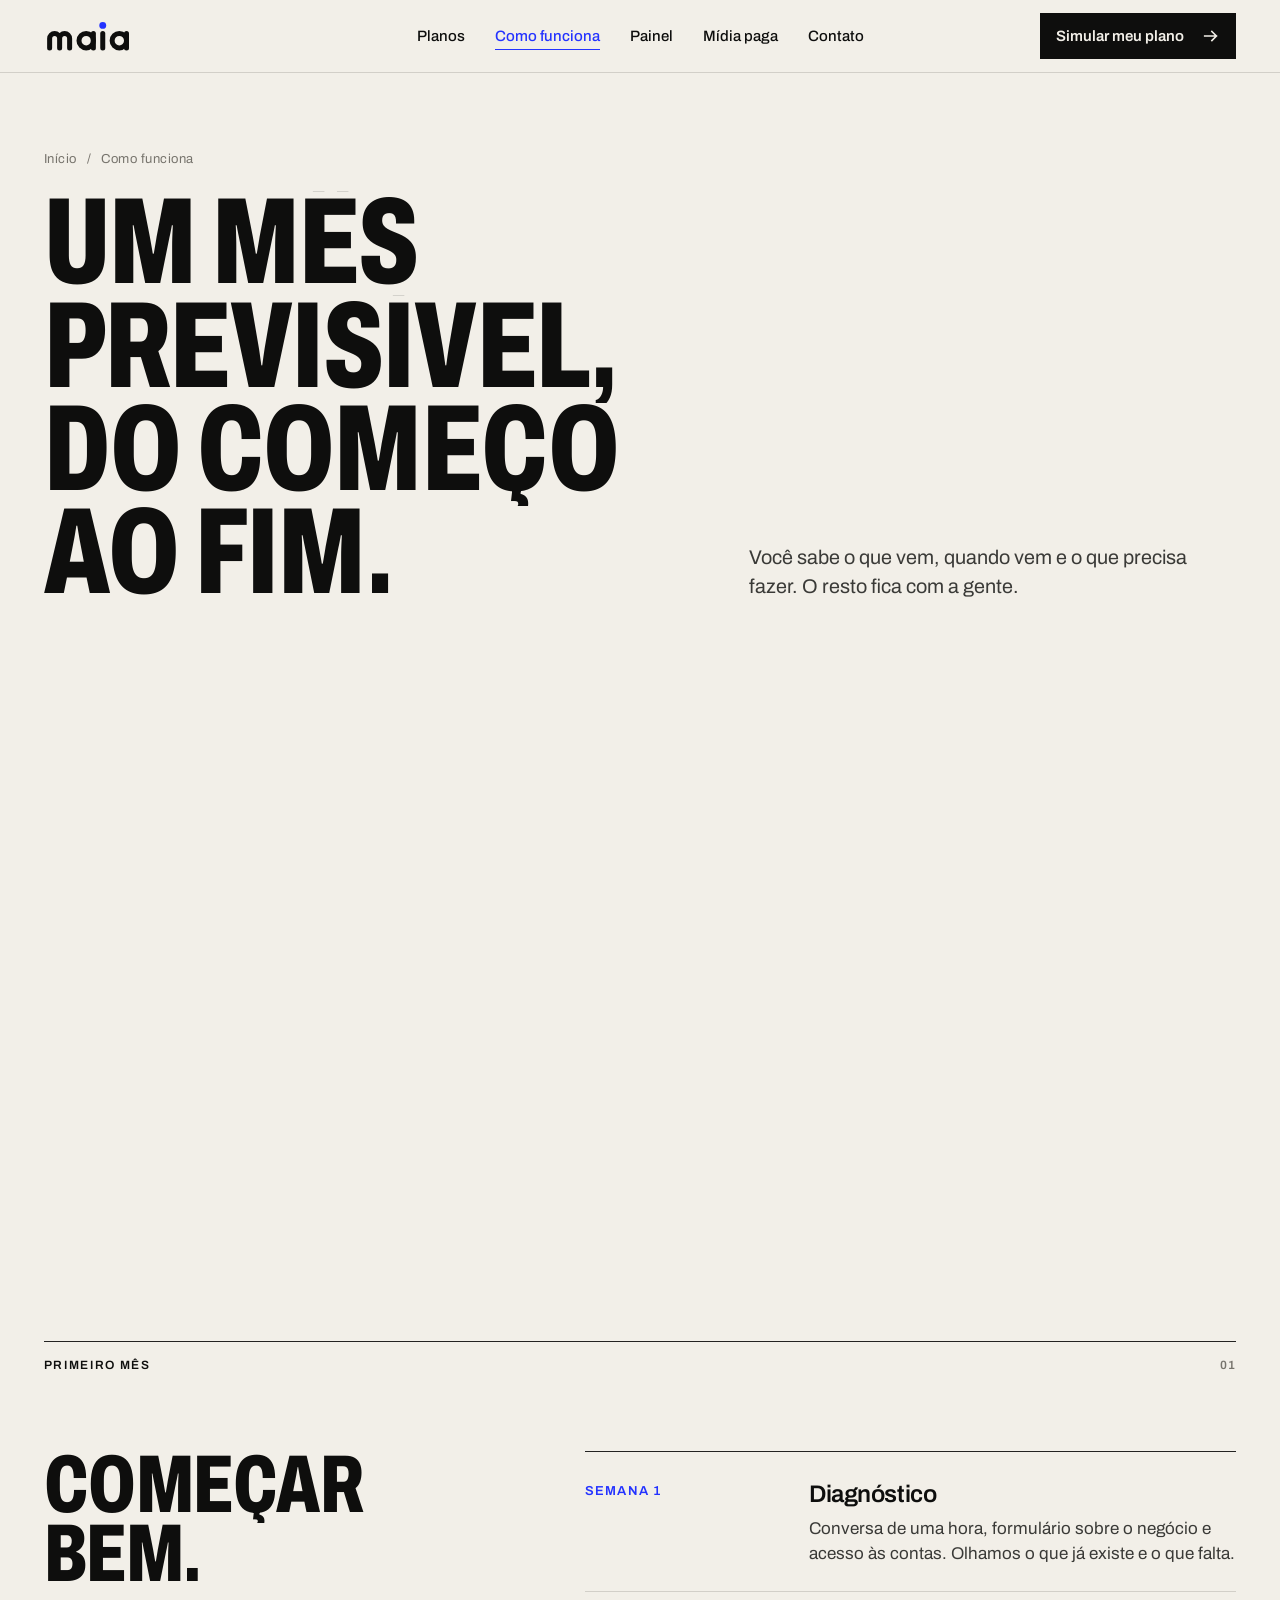
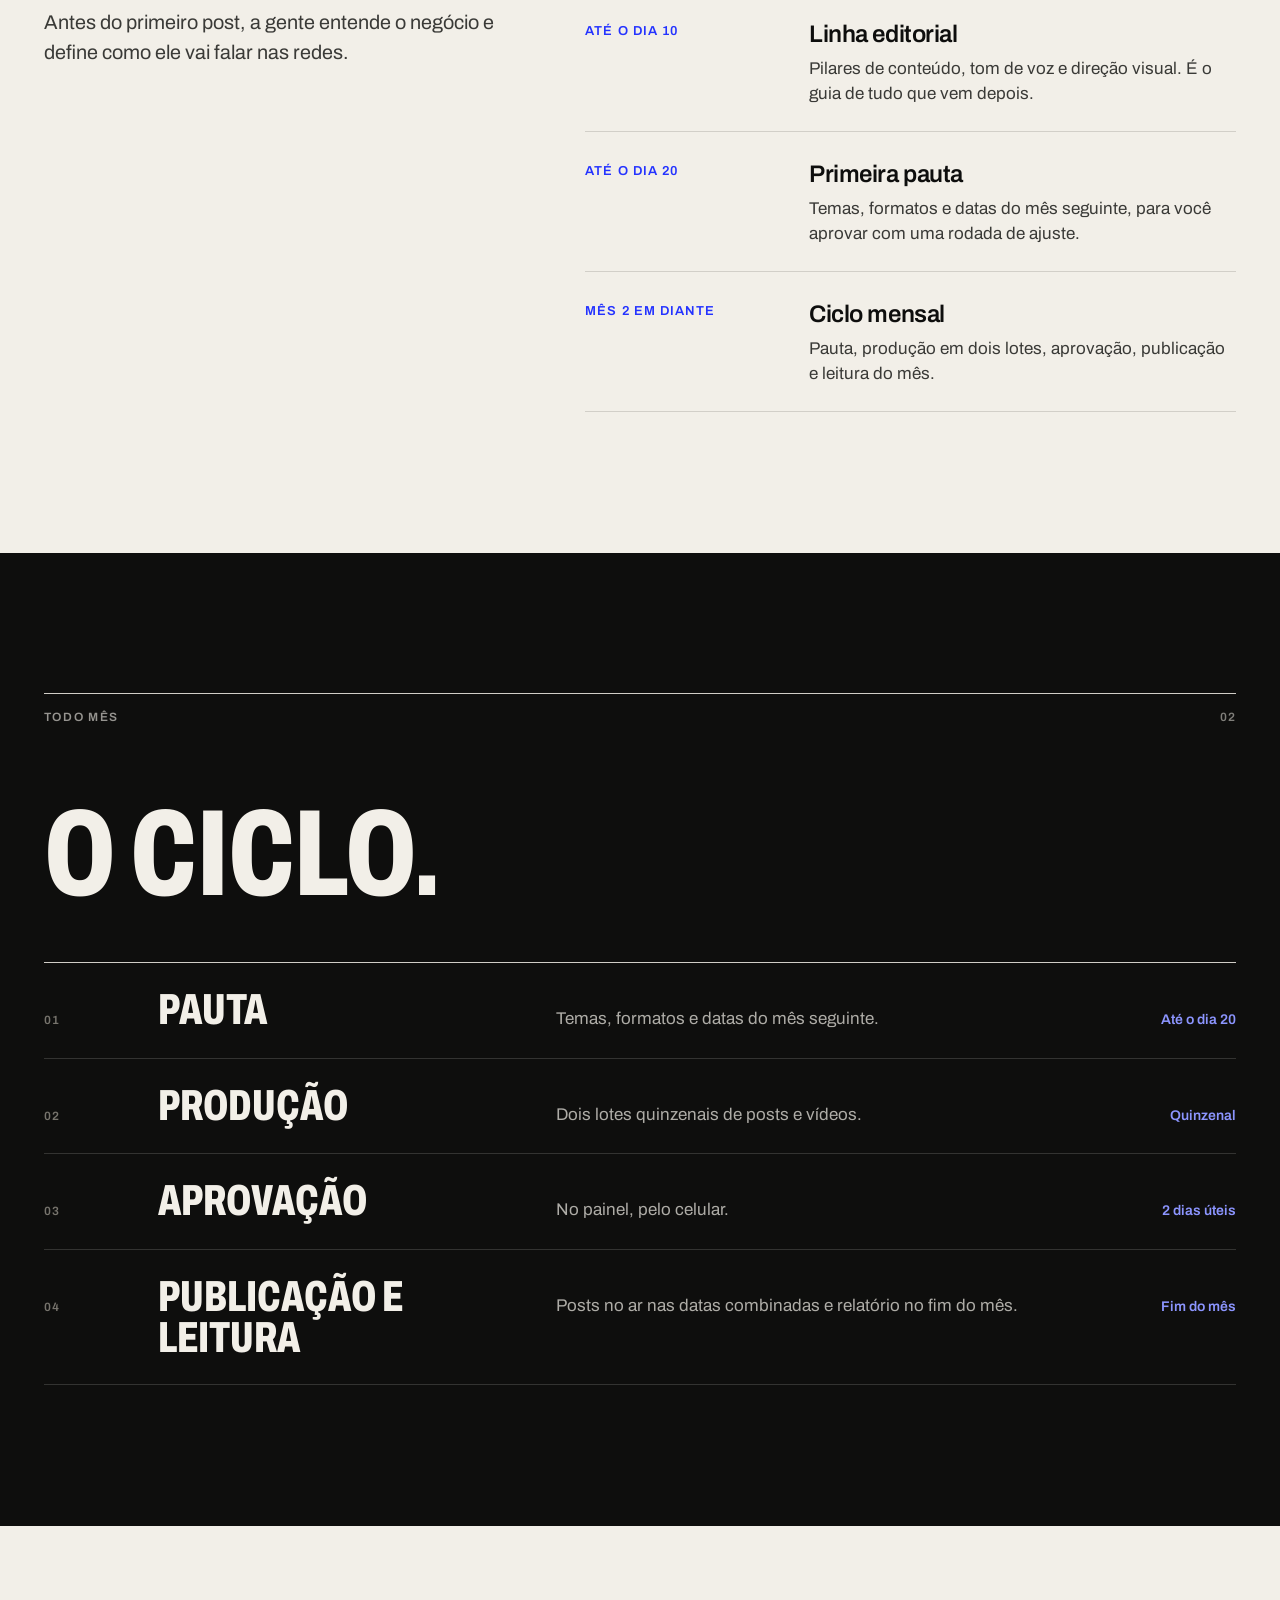
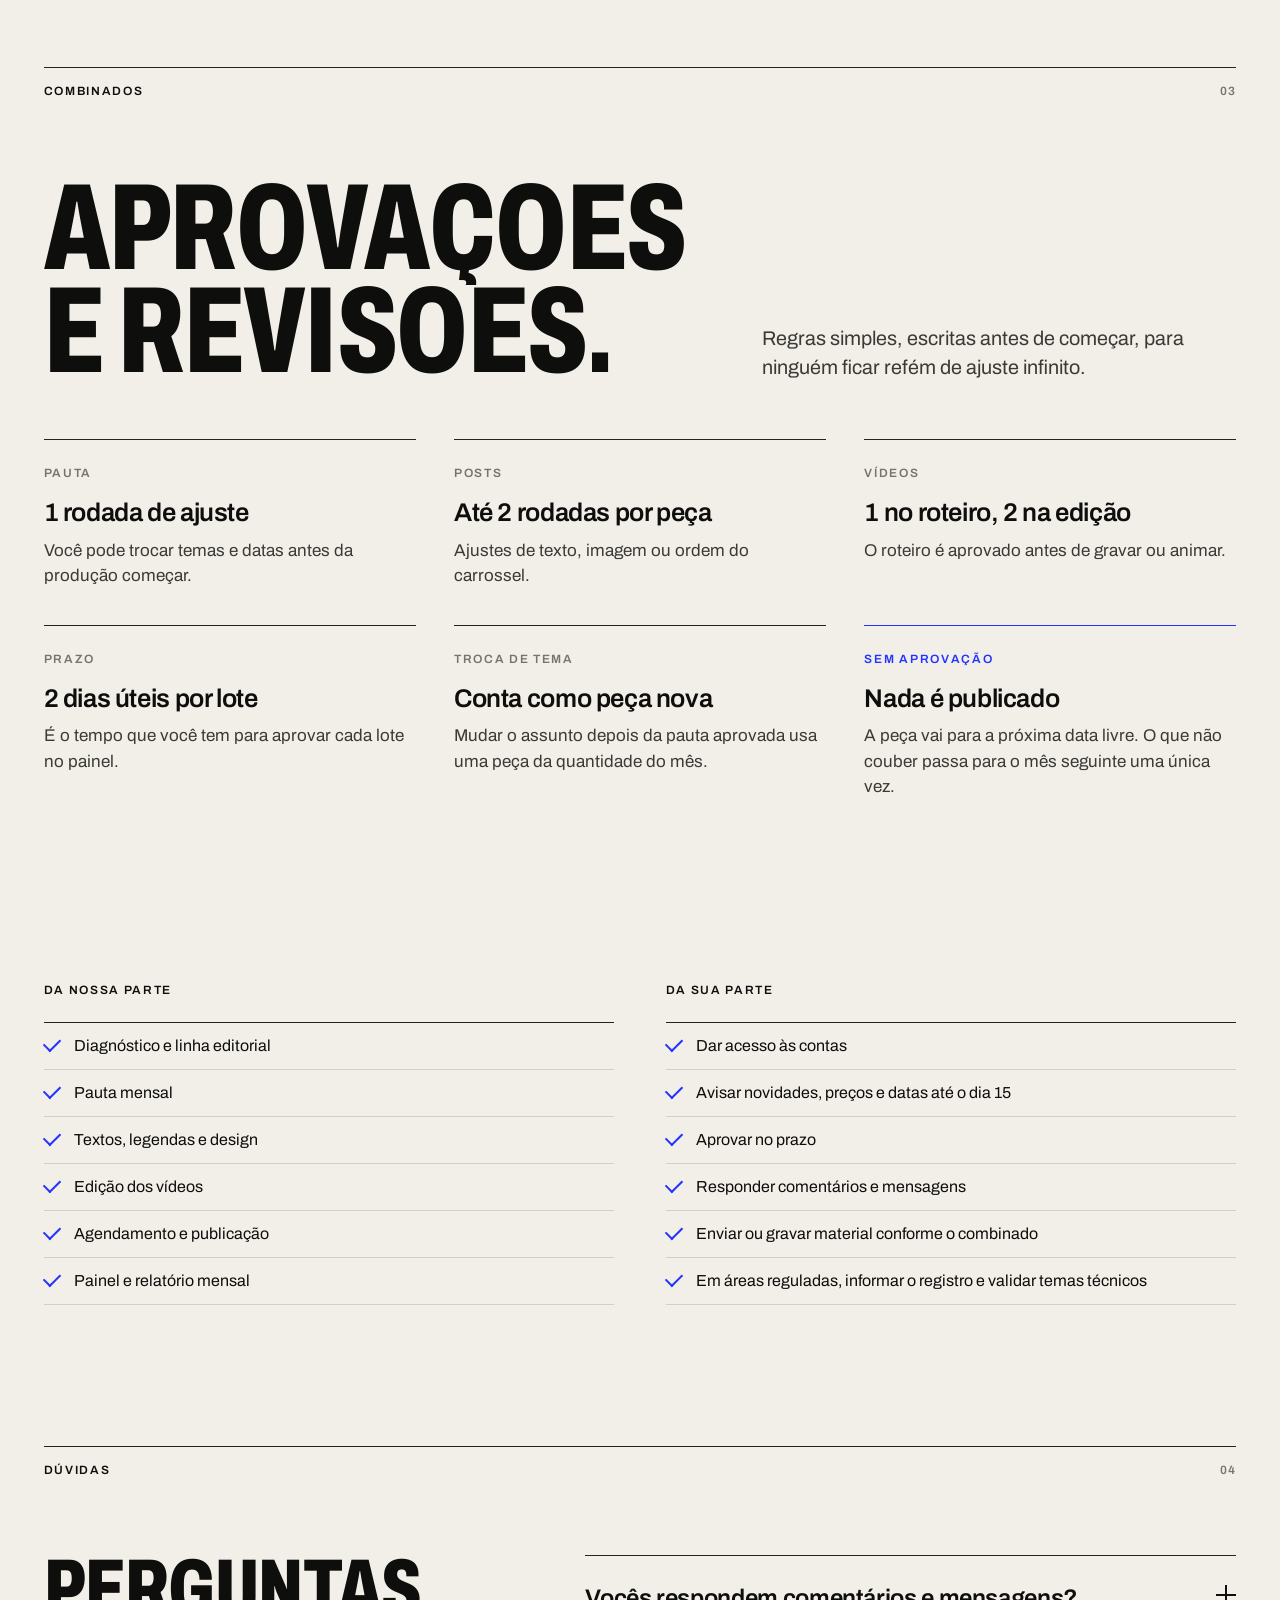
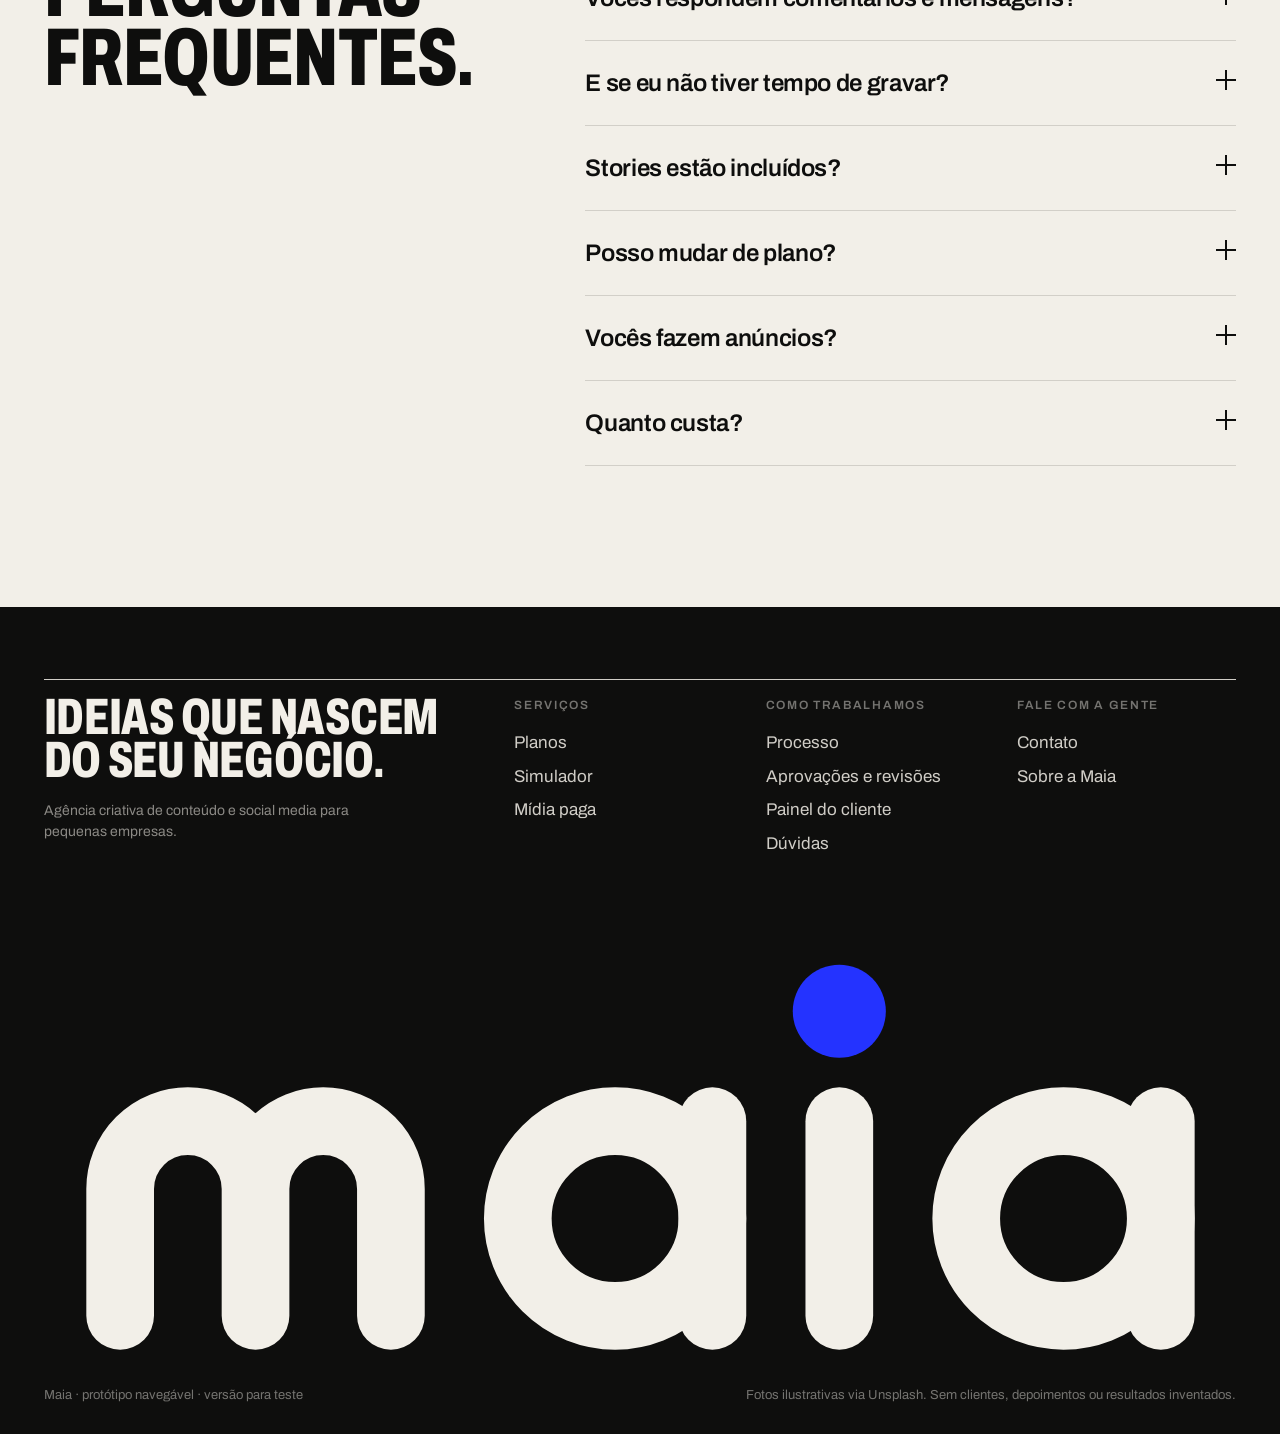
==== commit 7479c0c8: "Add files via upload" ====
--- a/como-funciona.html
+++ b/como-funciona.html
@@ -5,10 +5,10 @@
 <meta name="viewport" content="width=device-width,initial-scale=1">
 <title>Como funciona · Maia</title>
 <meta name="description" content="Etapas, prazos, aprovações, revisões e responsabilidades de cada lado.">
-<meta name="theme-color" content="#F5F2EC">
+<meta name="theme-color" content="#F2EFE8">
 <link rel="icon" href="./favicon.svg" type="image/svg+xml">
 <link rel="preconnect" href="https://fonts.googleapis.com"><link rel="preconnect" href="https://fonts.gstatic.com" crossorigin>
-<link href="https://fonts.googleapis.com/css2?family=Instrument+Serif:ital@0;1&family=Inter+Tight:wght@400;500;600;700&display=swap" rel="stylesheet">
+<link href="https://fonts.googleapis.com/css2?family=Archivo:wdth,wght@62..125,400..800&display=swap" rel="stylesheet">
 <link rel="stylesheet" href="./style.css">
 <meta property="og:title" content="Como funciona · Maia"><meta property="og:description" content="Etapas, prazos, aprovações, revisões e responsabilidades de cada lado.">
 </head>
@@ -16,8 +16,8 @@
 <a href="#conteudo" class="skip" style="position:absolute;left:-999px">Pular para o conteúdo</a>
 <header class="site-header">
   <div class="wrap nav">
-    <a class="brand" href="index.html" aria-label="Maia, página inicial"><svg class="logo " viewBox="0 -12 282 108" fill="none" role="img" aria-label="Maia">
-<g stroke="#121212" stroke-width="16" stroke-linecap="round" stroke-linejoin="round">
+    <a class="brand" href="index.html" aria-label="Maia, página inicial"><svg class="logo " viewBox="0 0 282 96" fill="none" role="img" aria-label="Maia">
+<g stroke="#0E0E0D" stroke-width="16" stroke-linecap="round" stroke-linejoin="round">
 <path d="M18 86V56a16 16 0 0 1 32 0v30M50 56a16 16 0 0 1 32 0v30"/>
 <circle cx="135" cy="63" r="23" transform="rotate(-90 135 63)"/>
 <path d="M158 40v46"/>
@@ -25,61 +25,66 @@
 <circle cx="241" cy="63" r="23" transform="rotate(-90 241 63)"/>
 <path d="M264 40v46"/>
 </g>
-<path class="star" fill="#FF5B2E" d="M188 -9C189.4 2 192.6 5.2 203.6 6.6 192.6 8 189.4 11.2 188 22.2 186.6 11.2 183.4 8 172.4 6.6 183.4 5.2 186.6 2 188 -9Z"/>
+<circle class="dot" cx="188" cy="14" r="11" fill="#2433FF"/>
 </svg></a>
     <nav aria-label="Principal"><ul class="nav-links"><li><a href="planos.html">Planos</a></li><li><a href="como-funciona.html" aria-current="page">Como funciona</a></li><li><a href="painel.html">Painel</a></li><li><a href="midia-paga.html">Mídia paga</a></li><li><a href="contato.html">Contato</a></li></ul></nav>
     <div class="nav-cta">
-      <a class="btn btn-primary btn-sm" href="simulador.html">Simular meu plano <svg viewBox="0 0 20 20" fill="none" aria-hidden="true"><path d="M4 10h12m-5-5 5 5-5 5" stroke="currentColor" stroke-width="2" stroke-linecap="round" stroke-linejoin="round"/></svg></a>
+      <a class="btn btn-ink btn-sm" href="simulador.html">Simular meu plano <svg viewBox="0 0 20 20" fill="none" aria-hidden="true"><path d="M3 10h13m-5-5 5 5-5 5" stroke="currentColor" stroke-width="1.8" stroke-linecap="square"/></svg></a>
       <button class="menu-btn" aria-expanded="false" aria-controls="mmenu">Menu <i></i></button>
     </div>
   </div>
 </header>
-<div class="mobile-menu" id="mmenu"><a class="m-link" href="index.html">Início<span aria-hidden="true">↗</span></a><a class="m-link" href="planos.html">Planos<span aria-hidden="true">↗</span></a><a class="m-link" href="como-funciona.html" aria-current="page">Como funciona<span aria-hidden="true">↗</span></a><a class="m-link" href="painel.html">Painel<span aria-hidden="true">↗</span></a><a class="m-link" href="midia-paga.html">Mídia paga<span aria-hidden="true">↗</span></a><a class="m-link" href="contato.html">Contato<span aria-hidden="true">↗</span></a><a class="btn btn-coral" href="simulador.html">Simular meu plano <svg viewBox="0 0 20 20" fill="none" aria-hidden="true"><path d="M4 10h12m-5-5 5 5-5 5" stroke="currentColor" stroke-width="2" stroke-linecap="round" stroke-linejoin="round"/></svg></a></div>
+<div class="mobile-menu" id="mmenu"><a class="m-link" href="index.html">Início<span aria-hidden="true">01</span></a><a class="m-link" href="planos.html">Planos<span aria-hidden="true">02</span></a><a class="m-link" href="como-funciona.html" aria-current="page">Como funciona<span aria-hidden="true">03</span></a><a class="m-link" href="painel.html">Painel<span aria-hidden="true">04</span></a><a class="m-link" href="midia-paga.html">Mídia paga<span aria-hidden="true">05</span></a><a class="m-link" href="contato.html">Contato<span aria-hidden="true">06</span></a><a class="btn btn-blue" href="simulador.html">Simular meu plano <svg viewBox="0 0 20 20" fill="none" aria-hidden="true"><path d="M3 10h13m-5-5 5 5-5 5" stroke="currentColor" stroke-width="1.8" stroke-linecap="square"/></svg></a></div>
 <main id="conteudo">
 <section class="page-hero">
   <div class="wrap">
     <nav class="crumbs reveal" aria-label="Você está em"><a href="index.html">Início</a><span>/</span><span>Como funciona</span></nav>
-    <h1 class="h1" data-split>Um mês previsível, <span class="serif">do começo ao fim.</span></h1>
-    <p class="lead reveal" data-d="2">Você sabe o que vem, quando vem e o que precisa fazer. O resto fica com a gente.</p>
+    <div class="grid">
+      <h1 class="disp d-l" data-split>Um mês previsível, do começo ao fim.</h1>
+      <p class="lead reveal" data-d="2" style="padding-bottom:30px">Você sabe o que vem, quando vem e o que precisa fazer. O resto fica com a gente.</p>
+    </div>
   </div>
 </section>
 
+<section class="ph wipe" style="height:clamp(320px,56vh,620px)">
+  <img src="https://images.unsplash.com/photo-1773146916231-e6aeae932080?auto=format&fit=crop&w=2000&q=80" alt="Artesã trabalhando na bancada do ateliê" style="position:absolute;inset:0">
+  <span class="ph-tag">Foto ilustrativa</span>
+</section>
+
 <section class="sec">
-  <div class="wrap grid-2" style="gap:clamp(32px,6vw,96px);align-items:start">
-    <div style="position:sticky;top:110px">
-      <span class="eyebrow reveal">Primeiro mês</span>
-      <h2 class="h2" data-split style="margin-top:16px">Começar <span class="serif">bem.</span></h2>
-      <p class="lead reveal" style="margin-top:20px">Antes do primeiro post, a gente entende o negócio e define como ele vai falar nas redes.</p>
-    </div>
-    <div class="timeline">
-      <div class="tl-item reveal"><span class="when">Semana 1</span><h3>Diagnóstico</h3><p>Conversa de uma hora, formulário sobre o negócio e acesso às contas. Olhamos o que já existe e o que falta.</p></div>
-      <div class="tl-item reveal"><span class="when">Até o dia 10</span><h3>Linha editorial</h3><p>Pilares de conteúdo, tom de voz e direção visual. É o guia de tudo que vem depois.</p></div>
-      <div class="tl-item reveal"><span class="when">Até o dia 20</span><h3>Primeira pauta</h3><p>Temas, formatos e datas do mês seguinte, para você aprovar com uma rodada de ajuste.</p></div>
-      <div class="tl-item reveal" style="padding-bottom:0"><span class="when">Mês 2 em diante</span><h3>Ciclo mensal</h3><p>Pauta, produção em dois lotes, aprovação, publicação e leitura do mês.</p></div>
+  <div class="wrap">
+    <div class="sec-top"><span class="label ink">Primeiro mês</span><span class="idx">01</span></div>
+    <div class="principles">
+      <div class="stick"><h2 class="disp d-m" data-split>Começar bem.</h2><p class="lead reveal" style="margin-top:20px">Antes do primeiro post, a gente entende o negócio e define como ele vai falar nas redes.</p></div>
+      <div class="timeline">
+        <div class="tl-item reveal"><span class="when">Semana 1</span><div><h3>Diagnóstico</h3><p>Conversa de uma hora, formulário sobre o negócio e acesso às contas. Olhamos o que já existe e o que falta.</p></div></div>
+        <div class="tl-item reveal"><span class="when">Até o dia 10</span><div><h3>Linha editorial</h3><p>Pilares de conteúdo, tom de voz e direção visual. É o guia de tudo que vem depois.</p></div></div>
+        <div class="tl-item reveal"><span class="when">Até o dia 20</span><div><h3>Primeira pauta</h3><p>Temas, formatos e datas do mês seguinte, para você aprovar com uma rodada de ajuste.</p></div></div>
+        <div class="tl-item reveal"><span class="when">Mês 2 em diante</span><div><h3>Ciclo mensal</h3><p>Pauta, produção em dois lotes, aprovação, publicação e leitura do mês.</p></div></div>
+      </div>
     </div>
   </div>
 </section>
 
 <section class="sec dark">
   <div class="wrap">
-    <div class="sec-head">
-      <div><span class="eyebrow reveal">Todo mês</span><h2 class="h2" data-split style="margin-top:16px">O ciclo.</h2></div>
-      <p class="lead reveal">Quatro momentos que se repetem. Nada aparece de surpresa.</p>
-    </div>
-    <div class="steps">
-      <div class="step reveal"><div class="n">01</div><h3>Pauta</h3><p class="muted">Enviada até o dia 20 do mês anterior.</p></div>
-      <div class="step reveal" data-d="1"><div class="n">02</div><h3>Produção</h3><p class="muted">Dois lotes quinzenais de posts e vídeos.</p></div>
-      <div class="step reveal" data-d="2"><div class="n">03</div><h3>Aprovação</h3><p class="muted">No painel, pelo celular, em até 2 dias úteis.</p></div>
-      <div class="step reveal" data-d="3"><div class="n">04</div><h3>Publicação e leitura</h3><p class="muted">Posts no ar nas datas combinadas e relatório no fim do mês.</p></div>
+    <div class="sec-top"><span class="label">Todo mês</span><span class="idx" style="color:rgba(242,239,232,.5)">02</span></div>
+    <h2 class="disp d-l" data-split style="margin-bottom:56px">O ciclo.</h2>
+    <div class="rows">
+      <div class="row reveal"><span class="idx">01</span><span class="t">Pauta</span><p>Temas, formatos e datas do mês seguinte.</p><span class="when">Até o dia 20</span></div>
+      <div class="row reveal"><span class="idx">02</span><span class="t">Produção</span><p>Dois lotes quinzenais de posts e vídeos.</p><span class="when">Quinzenal</span></div>
+      <div class="row reveal"><span class="idx">03</span><span class="t">Aprovação</span><p>No painel, pelo celular.</p><span class="when">2 dias úteis</span></div>
+      <div class="row reveal"><span class="idx">04</span><span class="t">Publicação e leitura</span><p>Posts no ar nas datas combinadas e relatório no fim do mês.</p><span class="when">Fim do mês</span></div>
     </div>
   </div>
 </section>
 
 <section class="sec" id="combinados">
   <div class="wrap">
-    <div class="sec-head">
-      <div><span class="eyebrow reveal">Combinados</span><h2 class="h2" data-split style="margin-top:16px">Aprovações <span class="serif">e revisões.</span></h2></div>
-      <p class="lead reveal">Regras simples, escritas antes de começar, para ninguém ficar refém de ajuste infinito.</p>
+    <div class="sec-top"><span class="label ink">Combinados</span><span class="idx">03</span></div>
+    <div class="principles" style="margin-bottom:56px">
+      <h2 class="disp d-l" data-split>Aprovações e revisões.</h2>
+      <p class="lead reveal" style="align-self:end">Regras simples, escritas antes de começar, para ninguém ficar refém de ajuste infinito.</p>
     </div>
     <div class="grid-3">
       <div class="card reveal"><span class="k">Pauta</span><h3>1 rodada de ajuste</h3><p>Você pode trocar temas e datas antes da produção começar.</p></div>
@@ -87,30 +92,31 @@
       <div class="card reveal" data-d="2"><span class="k">Vídeos</span><h3>1 no roteiro, 2 na edição</h3><p>O roteiro é aprovado antes de gravar ou animar.</p></div>
       <div class="card reveal"><span class="k">Prazo</span><h3>2 dias úteis por lote</h3><p>É o tempo que você tem para aprovar cada lote no painel.</p></div>
       <div class="card reveal" data-d="1"><span class="k">Troca de tema</span><h3>Conta como peça nova</h3><p>Mudar o assunto depois da pauta aprovada usa uma peça da quantidade do mês.</p></div>
-      <div class="card reveal" data-d="2" style="background:var(--coral);color:#fff;border:0"><span class="k" style="color:rgba(255,255,255,.75)">Sem aprovação</span><h3>Nada é publicado</h3><p style="color:rgba(255,255,255,.9)">A peça vai para a próxima data livre. O que não couber passa para o mês seguinte uma única vez.</p></div>
+      <div class="card reveal" data-d="2" style="border-top-color:var(--blue)"><span class="k" style="color:var(--blue)">Sem aprovação</span><h3>Nada é publicado</h3><p>A peça vai para a próxima data livre. O que não couber passa para o mês seguinte uma única vez.</p></div>
     </div>
   </div>
 </section>
 
 <section class="sec" style="padding-top:0">
   <div class="wrap grid-2">
-    <div class="card reveal" style="padding:36px;background:var(--mint);border:0"><span class="k">Da nossa parte</span>
-      <ul class="chk"><li>Diagnóstico e linha editorial</li><li>Pauta mensal</li><li>Textos, legendas e design</li><li>Edição dos vídeos</li><li>Agendamento e publicação</li><li>Painel e relatório mensal</li></ul></div>
-    <div class="card reveal" data-d="1" style="padding:36px;background:var(--butter);border:0"><span class="k">Da sua parte</span>
-      <ul class="chk"><li>Dar acesso às contas</li><li>Avisar novidades, preços e datas até o dia 15</li><li>Aprovar no prazo</li><li>Responder comentários e mensagens</li><li>Enviar ou gravar material conforme o combinado</li><li>Em áreas reguladas, informar o registro e validar temas técnicos</li></ul></div>
+    <div class="reveal"><span class="label ink">Da nossa parte</span><ul class="chk" style="margin-top:20px;border-top:1px solid var(--line-2)"><li>Diagnóstico e linha editorial</li><li>Pauta mensal</li><li>Textos, legendas e design</li><li>Edição dos vídeos</li><li>Agendamento e publicação</li><li>Painel e relatório mensal</li></ul></div>
+    <div class="reveal" data-d="1"><span class="label ink">Da sua parte</span><ul class="chk" style="margin-top:20px;border-top:1px solid var(--line-2)"><li>Dar acesso às contas</li><li>Avisar novidades, preços e datas até o dia 15</li><li>Aprovar no prazo</li><li>Responder comentários e mensagens</li><li>Enviar ou gravar material conforme o combinado</li><li>Em áreas reguladas, informar o registro e validar temas técnicos</li></ul></div>
   </div>
 </section>
 
 <section class="sec" id="duvidas" style="padding-top:0">
-  <div class="wrap grid-2" style="gap:clamp(32px,6vw,96px);align-items:start">
-    <div><span class="eyebrow reveal">Dúvidas</span><h2 class="h2" data-split style="margin-top:16px">Perguntas <span class="serif">frequentes.</span></h2></div>
-    <div class="faq reveal">
-      <details><summary>Vocês respondem comentários e mensagens?<i></i></summary><div class="ans">Não nos planos. Quem conhece o cliente e os preços é você, então essa parte fica com o seu time. Podemos montar respostas prontas para as perguntas mais comuns.</div></details>
-      <details><summary>E se eu não tiver tempo de gravar?<i></i></summary><div class="ans">O plano se ajusta. Sem material, os posts usam design, ilustração e imagens licenciadas, e os vídeos usam texto animado e motion. Captação presencial pode ser contratada à parte.</div></details>
-      <details><summary>Stories estão incluídos?<i></i></summary><div class="ans">Stories do dia a dia não estão nos planos, porque dependem do que acontece no momento. Um pacote de stories pode ser contratado à parte.</div></details>
-      <details><summary>Posso mudar de plano?<i></i></summary><div class="ans">Sim. A mudança vale a partir da pauta seguinte. As condições de contrato, como aviso prévio, são definidas na proposta.</div></details>
-      <details><summary>Vocês fazem anúncios?<i></i></summary><div class="ans">O Impulso inclui a estratégia de mídia paga. A operação das campanhas é contratada à parte, e a verba é sempre paga por você direto à plataforma. <a href="midia-paga.html" style="text-decoration:underline">Entenda a diferença</a>.</div></details>
-      <details><summary>Quanto custa?<i></i></summary><div class="ans">Os valores são apresentados na proposta, depois da conversa. Use o simulador para chegar com o escopo já desenhado.</div></details>
+  <div class="wrap">
+    <div class="sec-top"><span class="label ink">Dúvidas</span><span class="idx">04</span></div>
+    <div class="principles">
+      <h2 class="disp d-m" data-split>Perguntas frequentes.</h2>
+      <div class="faq reveal">
+        <details><summary>Vocês respondem comentários e mensagens?<i></i></summary><div class="ans">Não nos planos. Quem conhece o cliente e os preços é você, então essa parte fica com o seu time. Podemos montar respostas prontas para as perguntas mais comuns.</div></details>
+        <details><summary>E se eu não tiver tempo de gravar?<i></i></summary><div class="ans">O plano se ajusta. Sem material, os posts usam design, ilustração e imagens licenciadas, e os vídeos usam texto animado e motion. Captação presencial pode ser contratada à parte.</div></details>
+        <details><summary>Stories estão incluídos?<i></i></summary><div class="ans">Stories do dia a dia não estão nos planos, porque dependem do que acontece no momento. Um pacote de stories pode ser contratado à parte.</div></details>
+        <details><summary>Posso mudar de plano?<i></i></summary><div class="ans">Sim. A mudança vale a partir da pauta seguinte. As condições de contrato, como aviso prévio, são definidas na proposta.</div></details>
+        <details><summary>Vocês fazem anúncios?<i></i></summary><div class="ans">O Impulso inclui a estratégia de mídia paga. A operação das campanhas é contratada à parte, e a verba é sempre paga por você direto à plataforma. <a href="midia-paga.html">Entenda a diferença</a>.</div></details>
+        <details><summary>Quanto custa?<i></i></summary><div class="ans">Os valores são apresentados na proposta, depois da conversa. Use o simulador para chegar com o escopo já desenhado.</div></details>
+      </div>
     </div>
   </div>
 </section>
@@ -120,15 +126,15 @@
   <div class="wrap">
     <div class="foot-grid">
       <div>
-        <p style="font-size:26px;letter-spacing:-.03em;font-weight:600;line-height:1.15;max-width:340px">Ideias que nascem do <span class="serif">seu negócio.</span></p>
-        <p class="small" style="color:rgba(245,242,236,.55);margin-top:14px;max-width:320px">Agência criativa de conteúdo e social media para pequenas empresas.</p>
+        <p class="disp d-s" style="max-width:420px">Ideias que nascem do seu negócio.</p>
+        <p class="small" style="color:rgba(242,239,232,.55);margin-top:18px;max-width:320px">Agência criativa de conteúdo e social media para pequenas empresas.</p>
       </div>
       <div><h4>Serviços</h4><ul><li><a href="planos.html">Planos</a></li><li><a href="simulador.html">Simulador</a></li><li><a href="midia-paga.html">Mídia paga</a></li></ul></div>
       <div><h4>Como trabalhamos</h4><ul><li><a href="como-funciona.html">Processo</a></li><li><a href="como-funciona.html#combinados">Aprovações e revisões</a></li><li><a href="painel.html">Painel do cliente</a></li><li><a href="como-funciona.html#duvidas">Dúvidas</a></li></ul></div>
       <div><h4>Fale com a gente</h4><ul><li><a href="contato.html">Contato</a></li><li><a href="index.html#marca">Sobre a Maia</a></li></ul></div>
     </div>
-    <div class="foot-big" aria-hidden="true"><svg class="logo " viewBox="0 -12 282 108" fill="none" role="img" aria-label="Maia">
-<g stroke="#F5F2EC" stroke-width="16" stroke-linecap="round" stroke-linejoin="round">
+    <div class="foot-big" aria-hidden="true"><svg class="logo " viewBox="0 0 282 96" fill="none" role="img" aria-label="Maia">
+<g stroke="#F2EFE8" stroke-width="16" stroke-linecap="round" stroke-linejoin="round">
 <path d="M18 86V56a16 16 0 0 1 32 0v30M50 56a16 16 0 0 1 32 0v30"/>
 <circle cx="135" cy="63" r="23" transform="rotate(-90 135 63)"/>
 <path d="M158 40v46"/>
@@ -136,9 +142,9 @@
 <circle cx="241" cy="63" r="23" transform="rotate(-90 241 63)"/>
 <path d="M264 40v46"/>
 </g>
-<path class="star" fill="#FF5B2E" d="M188 -9C189.4 2 192.6 5.2 203.6 6.6 192.6 8 189.4 11.2 188 22.2 186.6 11.2 183.4 8 172.4 6.6 183.4 5.2 186.6 2 188 -9Z"/>
+<circle class="dot" cx="188" cy="14" r="11" fill="#2433FF"/>
 </svg></div>
-    <div class="foot-bottom"><span>Maia · protótipo navegável · versão para teste</span><span>Sem clientes, depoimentos ou resultados inventados.</span></div>
+    <div class="foot-bottom"><span>Maia · protótipo navegável · versão para teste</span><span>Fotos ilustrativas via Unsplash. Sem clientes, depoimentos ou resultados inventados.</span></div>
   </div>
 </footer>
 <script src="./main.js"></script>
--- a/style.css
+++ b/style.css
@@ -1,484 +1,474 @@
-/* MAIA · sistema visual */
+/* MAIA · sistema visual v3 · editorial */
 :root{
-  --ink:#121212;
-  --ink-2:#2A2A28;
-  --muted:#6B6862;
-  --paper:#F5F2EC;
-  --paper-2:#ECE7DD;
-  --white:#FFFFFF;
-  --coral:#FF5B2E;
-  --coral-d:#E2441A;
-  --lilac:#D4C7FF;
-  --butter:#FFE27A;
-  --mint:#C3EBD3;
-  --sky:#BFDDF7;
-  --line:rgba(18,18,18,.12);
-  --line-2:rgba(18,18,18,.22);
-  --r-s:12px; --r-m:20px; --r-l:32px;
-  --shadow:0 1px 2px rgba(18,18,18,.06),0 12px 32px -12px rgba(18,18,18,.18);
-  --sans:"Inter Tight",system-ui,-apple-system,"Segoe UI",sans-serif;
-  --serif:"Instrument Serif",Georgia,serif;
-  --ease:cubic-bezier(.2,.7,.1,1);
-  --max:1240px;
-  --gut:clamp(16px,4vw,40px);
+  --ink:#0E0E0D;
+  --ink-2:#3A3A37;
+  --muted:#77746D;
+  --paper:#F2EFE8;
+  --paper-2:#E6E2D8;
+  --white:#FBFAF7;
+  --blue:#2433FF;
+  --blue-d:#1A26CC;
+  --line:rgba(14,14,13,.14);
+  --line-2:rgba(14,14,13,.9);
+  --sans:"Archivo",system-ui,-apple-system,"Segoe UI",sans-serif;
+  --ease:cubic-bezier(.16,.84,.24,1);
+  --max:1360px;
+  --gut:clamp(16px,3.4vw,48px);
 }
 @view-transition{navigation:auto}
-::view-transition-old(root){animation:vt-out .28s var(--ease) both}
-::view-transition-new(root){animation:vt-in .42s var(--ease) both}
-@keyframes vt-out{to{opacity:0;transform:translateY(-8px)}}
-@keyframes vt-in{from{opacity:0;transform:translateY(12px)}}
+::view-transition-old(root){animation:vt-out .3s var(--ease) both}
+::view-transition-new(root){animation:vt-in .5s var(--ease) both}
+@keyframes vt-out{to{opacity:0}}
+@keyframes vt-in{from{opacity:0;clip-path:inset(0 0 100% 0)}to{opacity:1;clip-path:inset(0)}}
 
 *{box-sizing:border-box;margin:0;padding:0}
-html{scroll-behavior:smooth;-webkit-text-size-adjust:100%}
-body{font-family:var(--sans);background:var(--paper);color:var(--ink);font-size:17px;line-height:1.55;-webkit-font-smoothing:antialiased;overflow-x:hidden}
+html{-webkit-text-size-adjust:100%}
+body{font-family:var(--sans);background:var(--paper);color:var(--ink);font-size:17px;line-height:1.5;-webkit-font-smoothing:antialiased;overflow-x:hidden;font-stretch:100%}
 img,svg{display:block;max-width:100%}
+img{object-fit:cover}
 a{color:inherit;text-decoration:none}
-button{font:inherit;color:inherit;background:none;border:0;cursor:pointer}
+button{font:inherit;color:inherit;background:none;border:0;cursor:pointer;text-align:inherit}
 input,select,textarea{font:inherit;color:inherit}
-:focus-visible{outline:3px solid var(--coral);outline-offset:3px;border-radius:6px}
-::selection{background:var(--coral);color:#fff}
+:focus-visible{outline:2px solid var(--blue);outline-offset:3px}
+::selection{background:var(--blue);color:#fff}
 
 .wrap{width:100%;max-width:var(--max);margin:0 auto;padding:0 var(--gut)}
-.serif{font-family:var(--serif);font-weight:400;font-style:italic;letter-spacing:-.01em}
-.eyebrow{display:inline-flex;align-items:center;gap:10px;font-size:13px;font-weight:600;letter-spacing:.08em;text-transform:uppercase;color:var(--muted)}
-.eyebrow::before{content:"";width:10px;height:10px;background:var(--coral);clip-path:polygon(50% 0,62% 38%,100% 50%,62% 62%,50% 100%,38% 62%,0 50%,38% 38%)}
-.h1{font-size:clamp(44px,7vw,104px);line-height:.94;letter-spacing:-.045em;font-weight:600}
-.h2{font-size:clamp(34px,5.2vw,72px);line-height:1;letter-spacing:-.04em;font-weight:600}
-.h3{font-size:clamp(22px,2.4vw,30px);line-height:1.15;letter-spacing:-.025em;font-weight:600}
-.h1 .serif,.h2 .serif{font-size:1.06em;letter-spacing:-.02em}
-.lead{font-size:clamp(18px,1.7vw,22px);line-height:1.5;color:var(--ink-2);max-width:620px}
+
+/* tipografia */
+.disp{font-stretch:68%;font-weight:800;text-transform:uppercase;line-height:.84;letter-spacing:-.005em}
+.d-xl{font-size:clamp(64px,13.4vw,212px)}
+.d-l{font-size:clamp(52px,9.6vw,150px)}
+.d-m{font-size:clamp(42px,6.4vw,100px)}
+.d-s{font-size:clamp(32px,4vw,60px)}
+.blue{color:var(--blue)}
+.h3{font-size:clamp(22px,2vw,28px);line-height:1.15;letter-spacing:-.015em;font-weight:600}
+.lead{font-size:clamp(18px,1.55vw,21px);line-height:1.5;color:var(--ink-2);max-width:560px}
+.label{font-size:12px;font-weight:600;letter-spacing:.14em;text-transform:uppercase;color:var(--muted)}
+.label.ink{color:var(--ink)}
 .muted{color:var(--muted)}
 .small{font-size:14px}
+.idx{font-size:12px;font-weight:600;letter-spacing:.1em;color:var(--muted);font-variant-numeric:tabular-nums}
 
 /* botões */
-.btn{display:inline-flex;align-items:center;gap:10px;height:54px;padding:0 26px;border-radius:999px;font-weight:600;font-size:16px;letter-spacing:-.01em;transition:transform .3s var(--ease),background .25s,color .25s,box-shadow .3s;white-space:nowrap}
-.btn svg{width:18px;height:18px;transition:transform .3s var(--ease)}
-.btn:hover svg{transform:translateX(4px)}
-.btn-primary{background:var(--ink);color:var(--paper)}
-.btn-primary:hover{background:var(--coral);transform:translateY(-2px);box-shadow:0 10px 24px -10px rgba(255,91,46,.7)}
-.btn-coral{background:var(--coral);color:#fff}
-.btn-coral:hover{background:var(--paper);color:var(--ink);transform:translateY(-2px)}
-.btn-ghost{border:1.5px solid var(--line-2)}
-.btn-ghost:hover{border-color:var(--ink);background:var(--ink);color:var(--paper)}
-.btn-light{border:1.5px solid rgba(255,255,255,.3);color:#fff}
-.btn-light:hover{background:#fff;color:var(--ink)}
-.btn-sm{height:42px;padding:0 18px;font-size:15px}
+.btn{display:inline-flex;align-items:center;justify-content:space-between;gap:28px;height:58px;padding:0 22px;font-weight:600;font-size:16px;white-space:nowrap;position:relative;overflow:hidden;isolation:isolate;transition:color .35s var(--ease)}
+.btn::before{content:"";position:absolute;inset:0;z-index:-1;transform:translateY(101%);transition:transform .45s var(--ease)}
+.btn:hover::before{transform:none}
+.btn svg{width:18px;height:18px;transition:transform .45s var(--ease)}
+.btn:hover svg{transform:translateX(5px)}
+.btn-ink{background:var(--ink);color:var(--paper)}
+.btn-ink::before{background:var(--blue)}
+.btn-blue{background:var(--blue);color:#fff}
+.btn-blue::before{background:var(--ink)}
+.btn-line{box-shadow:inset 0 0 0 1.5px var(--ink)}
+.btn-line::before{background:var(--ink)}
+.btn-line:hover{color:var(--paper)}
+.btn-paper{background:var(--paper);color:var(--ink)}
+.btn-paper::before{background:var(--ink)}
+.btn-paper:hover{color:var(--paper)}
+.btn-ghost-l{box-shadow:inset 0 0 0 1.5px rgba(255,255,255,.5);color:#fff}
+.btn-ghost-l::before{background:#fff}
+.btn-ghost-l:hover{color:var(--ink)}
+.btn-sm{height:46px;padding:0 16px;font-size:15px;gap:18px}
+.btn[disabled]{opacity:.3;pointer-events:none}
+.tlink{font-weight:600;border-bottom:1.5px solid currentColor;padding-bottom:2px;display:inline-flex;gap:8px;align-items:center;transition:color .25s}
+.tlink:hover{color:var(--blue)}
 
 /* header */
-.site-header{position:sticky;top:0;z-index:50;background:rgba(245,242,236,.82);backdrop-filter:saturate(1.4) blur(14px);-webkit-backdrop-filter:saturate(1.4) blur(14px);border-bottom:1px solid transparent;transition:border-color .3s}
-.site-header.scrolled{border-bottom-color:var(--line)}
-.nav{display:flex;align-items:center;justify-content:space-between;height:76px;gap:24px}
-.brand{display:flex;align-items:center}
-.brand svg{height:34px;width:auto}
-.nav-links{display:flex;gap:4px;list-style:none}
-.nav-links a{display:block;padding:10px 14px;border-radius:999px;font-size:15px;font-weight:500;color:var(--ink-2);transition:background .2s,color .2s}
-.nav-links a:hover{background:var(--paper-2);color:var(--ink)}
-.nav-links a[aria-current="page"]{background:var(--ink);color:var(--paper)}
-.nav-cta{display:flex;gap:10px;align-items:center}
-.menu-btn{display:none;height:44px;padding:0 16px 0 18px;border-radius:999px;border:1.5px solid var(--line-2);font-weight:600;font-size:15px;align-items:center;gap:10px}
-.menu-btn i{display:grid;gap:4px}
-.menu-btn i::before,.menu-btn i::after{content:"";display:block;width:16px;height:2px;background:currentColor;border-radius:2px;transition:transform .3s var(--ease)}
-.menu-open .menu-btn i::before{transform:translateY(3px) rotate(45deg)}
-.menu-open .menu-btn i::after{transform:translateY(-3px) rotate(-45deg)}
-.mobile-menu{position:fixed;inset:76px 0 0 0;background:var(--paper);z-index:49;padding:24px var(--gut) 40px;display:flex;flex-direction:column;gap:6px;opacity:0;pointer-events:none;transform:translateY(-10px);transition:opacity .3s,transform .4s var(--ease)}
-.menu-open .mobile-menu{opacity:1;pointer-events:auto;transform:none}
-.mobile-menu a.m-link{font-size:38px;font-weight:600;letter-spacing:-.035em;padding:8px 0;border-bottom:1px solid var(--line);display:flex;justify-content:space-between;align-items:center}
-.mobile-menu a.m-link[aria-current="page"]{color:var(--coral)}
-.mobile-menu .btn{margin-top:24px;justify-content:center}
-@media (max-width:980px){.nav-links,.nav-cta .btn-ghost{display:none}.menu-btn{display:inline-flex}}
-@media (max-width:520px){.nav-cta .btn-primary{display:none}.brand svg{height:28px}}
-
-/* logo animado */
-.logo-anim .stroke{stroke-dasharray:1;stroke-dashoffset:1;animation:draw 1.1s var(--ease) forwards}
-.logo-anim .stroke:nth-child(2){animation-delay:.12s}
-.logo-anim .stroke:nth-child(3){animation-delay:.2s}
-.logo-anim .stroke:nth-child(4){animation-delay:.32s}
-.logo-anim .stroke:nth-child(5){animation-delay:.42s}
-.logo-anim .stroke:nth-child(6){animation-delay:.5s}
-.logo-anim .star{transform-box:fill-box;transform-origin:center;transform:scale(0) rotate(-90deg);animation:star-in .9s .85s cubic-bezier(.3,1.6,.4,1) forwards,twinkle 4s 2.2s ease-in-out infinite}
+.site-header{position:sticky;top:0;z-index:50;background:var(--paper);border-bottom:1px solid var(--line)}
+.nav{display:grid;grid-template-columns:1fr auto 1fr;align-items:center;height:72px;gap:24px}
+.brand svg{height:30px;width:auto}
+.nav-links{display:flex;gap:30px;list-style:none}
+.nav-links a{font-size:15px;font-weight:500;position:relative;padding:6px 0}
+.nav-links a::after{content:"";position:absolute;left:0;right:0;bottom:0;height:1.5px;background:currentColor;transform:scaleX(0);transform-origin:right;transition:transform .4s var(--ease)}
+.nav-links a:hover::after{transform:scaleX(1);transform-origin:left}
+.nav-links a[aria-current="page"]{color:var(--blue)}
+.nav-links a[aria-current="page"]::after{transform:scaleX(1)}
+.nav-cta{display:flex;justify-content:flex-end;gap:10px;align-items:center}
+.menu-btn{display:none;height:46px;padding:0 16px;font-weight:600;font-size:15px;align-items:center;gap:12px;box-shadow:inset 0 0 0 1.5px var(--ink)}
+.menu-btn i{display:grid;gap:5px}
+.menu-btn i::before,.menu-btn i::after{content:"";display:block;width:18px;height:1.5px;background:currentColor;transition:transform .35s var(--ease)}
+.menu-open .menu-btn i::before{transform:translateY(3.25px) rotate(45deg)}
+.menu-open .menu-btn i::after{transform:translateY(-3.25px) rotate(-45deg)}
+.mobile-menu{position:fixed;inset:72px 0 0;background:var(--ink);color:var(--paper);z-index:49;padding:12px var(--gut) 32px;display:flex;flex-direction:column;clip-path:inset(0 0 100% 0);transition:clip-path .6s var(--ease);visibility:hidden}
+.menu-open .mobile-menu{clip-path:inset(0);visibility:visible}
+.mobile-menu a.m-link{font-stretch:68%;font-weight:800;text-transform:uppercase;font-size:clamp(44px,13vw,72px);line-height:1;padding:10px 0;border-bottom:1px solid rgba(255,255,255,.15);display:flex;justify-content:space-between;align-items:baseline}
+.mobile-menu a.m-link span{font-size:13px;font-stretch:100%;font-weight:600;letter-spacing:.1em;color:rgba(242,239,232,.5)}
+.mobile-menu a.m-link[aria-current="page"]{color:var(--blue)}
+.mobile-menu .btn{margin-top:auto}
+@media (max-width:1040px){.nav{grid-template-columns:auto 1fr}.nav-links,.nav-cta .btn{display:none}.menu-btn{display:inline-flex}}
+
+/* logo */
+.logo-anim .stroke{stroke-dasharray:1;stroke-dashoffset:1;animation:draw 1.2s var(--ease) forwards}
+.logo-anim .stroke:nth-child(2){animation-delay:.1s}.logo-anim .stroke:nth-child(3){animation-delay:.18s}
+.logo-anim .stroke:nth-child(4){animation-delay:.3s}.logo-anim .stroke:nth-child(5){animation-delay:.4s}.logo-anim .stroke:nth-child(6){animation-delay:.48s}
+.logo-anim .dot{transform:translateY(-140px);opacity:0;animation:drop .9s .9s cubic-bezier(.3,1.4,.5,1) forwards}
 @keyframes draw{to{stroke-dashoffset:0}}
-@keyframes star-in{to{transform:scale(1) rotate(0)}}
-@keyframes twinkle{0%,100%{transform:scale(1) rotate(0)}50%{transform:scale(.82) rotate(45deg)}}
-.brand:hover .star{animation:spin .8s var(--ease)}
-@keyframes spin{from{transform:rotate(0)}to{transform:rotate(180deg)}}
+@keyframes drop{to{transform:none;opacity:1}}
 
 /* reveal */
-.reveal{opacity:0;transform:translateY(28px);transition:opacity .9s var(--ease),transform .9s var(--ease)}
+.reveal{opacity:0;transform:translateY(40px);transition:opacity 1s var(--ease),transform 1.1s var(--ease)}
 .reveal.in{opacity:1;transform:none}
 .reveal[data-d="1"]{transition-delay:.08s}.reveal[data-d="2"]{transition-delay:.16s}.reveal[data-d="3"]{transition-delay:.24s}.reveal[data-d="4"]{transition-delay:.32s}
-.split .w{display:inline-block;overflow:hidden;vertical-align:top;padding-bottom:.08em;margin-bottom:-.08em}
-.split .w>span{display:inline-block;transform:translateY(105%);transition:transform 1s var(--ease)}
+.split .w{display:inline-block;overflow:hidden;vertical-align:top;padding:0 .02em .04em;margin:0 -.02em -.04em}
+.split .w>span{display:inline-block;transform:translateY(110%);transition:transform 1.1s var(--ease)}
 .split.in .w>span{transform:none}
+.wipe{clip-path:inset(100% 0 0 0);transition:clip-path 1.4s var(--ease)}
+.wipe.in{clip-path:inset(0)}
+.wipe img{transform:scale(1.15);transition:transform 2s var(--ease)}
+.wipe.in img{transform:scale(1)}
+
+/* fotos */
+.ph{position:relative;overflow:hidden;background:var(--paper-2)}
+.ph img{width:100%;height:100%}
+.ph figcaption,.cap{font-size:12px;color:var(--muted);margin-top:10px;display:flex;justify-content:space-between;gap:12px}
+.ph-tag{position:absolute;left:14px;bottom:14px;background:var(--paper);color:var(--ink);font-size:12px;font-weight:600;padding:6px 10px;letter-spacing:.04em}
 
 /* seções */
-section{position:relative}
-.sec{padding:clamp(72px,10vw,140px) 0}
-.sec-head{display:grid;grid-template-columns:1fr 1fr;gap:32px;align-items:end;margin-bottom:clamp(40px,5vw,72px)}
-.sec-head .lead{justify-self:end}
-@media (max-width:860px){.sec-head{grid-template-columns:1fr}.sec-head .lead{justify-self:start}}
+.sec{padding:clamp(80px,11vw,170px) 0}
+.rule{border-top:1px solid var(--line-2)}
+.sec-top{display:flex;justify-content:space-between;align-items:baseline;gap:20px;padding:14px 0 0;border-top:1px solid var(--line-2);margin-bottom:clamp(40px,6vw,88px)}
 .dark{background:var(--ink);color:var(--paper)}
-.dark .muted,.dark .lead{color:rgba(245,242,236,.68)}
-.dark .eyebrow{color:rgba(245,242,236,.6)}
-
-/* hero home */
-.hero{padding:clamp(40px,6vw,80px) 0 0;overflow:hidden}
-.hero-grid{display:grid;grid-template-columns:1.15fr .85fr;gap:40px;align-items:center;min-height:calc(100svh - 76px - 60px)}
-.hero h1{margin:22px 0 28px}
-.hero .actions{display:flex;flex-wrap:wrap;gap:12px;margin-top:36px}
-.hero-meta{display:flex;gap:28px;margin-top:48px;flex-wrap:wrap}
-.hero-meta div{font-size:14px;color:var(--muted);max-width:160px;line-height:1.4}
-.hero-meta b{display:block;font-size:15px;color:var(--ink);font-weight:600;margin-bottom:2px}
-@media (max-width:980px){.hero-grid{grid-template-columns:1fr;min-height:0}}
-
-/* mosaico de feed */
-.feed{position:relative;height:min(720px,78svh);display:grid;grid-template-columns:1fr 1fr;gap:14px;mask-image:linear-gradient(transparent,#000 12%,#000 88%,transparent);-webkit-mask-image:linear-gradient(transparent,#000 12%,#000 88%,transparent)}
-.feed-col{display:flex;flex-direction:column;gap:14px;animation:feed-up 38s linear infinite}
-.feed-col:nth-child(2){animation-direction:reverse;animation-duration:44s}
-.feed:hover .feed-col{animation-play-state:paused}
-@keyframes feed-up{to{transform:translateY(-50%)}}
-.tile{border-radius:var(--r-m);padding:18px;display:flex;flex-direction:column;justify-content:space-between;min-height:220px;position:relative;overflow:hidden}
-.tile.tall{min-height:300px}
-.tile .tag{align-self:flex-start;font-size:12px;font-weight:600;background:rgba(255,255,255,.72);padding:5px 10px;border-radius:999px;letter-spacing:.01em}
-.tile .t{font-size:24px;font-weight:600;letter-spacing:-.03em;line-height:1.05}
-.tile .t .serif{font-size:1.1em}
-.tile .bar{height:4px;border-radius:4px;background:rgba(18,18,18,.15);display:flex;gap:4px;margin-top:12px}
-.tile .bar span{flex:1;border-radius:4px;background:rgba(18,18,18,.15)}
-.tile .bar span:first-child{background:var(--ink)}
-.tile.ink{background:var(--ink);color:var(--paper)}
-.tile.ink .tag{background:rgba(255,255,255,.14);color:var(--paper)}
-.tile.coral{background:var(--coral);color:#fff}
-.tile.coral .tag{background:rgba(255,255,255,.2);color:#fff}
-.tile.lilac{background:var(--lilac)}.tile.butter{background:var(--butter)}.tile.mint{background:var(--mint)}.tile.sky{background:var(--sky)}.tile.paper{background:var(--white);border:1px solid var(--line)}
-.tile .play{width:46px;height:46px;border-radius:50%;background:#fff;display:grid;place-items:center;align-self:flex-end}
-.tile .play::before{content:"";border-left:13px solid var(--ink);border-top:8px solid transparent;border-bottom:8px solid transparent;margin-left:4px}
-.tile .big-star{position:absolute;right:-30px;bottom:-30px;width:150px;height:150px;opacity:.9}
-.feed-note{position:absolute;bottom:14px;left:50%;transform:translateX(-50%);font-size:12px;color:var(--muted);background:var(--paper);padding:4px 12px;border-radius:999px;border:1px solid var(--line);white-space:nowrap;z-index:2}
-@media (max-width:980px){.feed{height:460px}}
-
-/* marquee */
-.marquee{border-top:1px solid var(--line);border-bottom:1px solid var(--line);overflow:hidden;padding:22px 0;background:var(--paper)}
-.marquee-track{display:flex;width:max-content;animation:marq 40s linear infinite}
-.marquee span{font-size:clamp(26px,3.2vw,44px);font-weight:600;letter-spacing:-.035em;padding:0 28px;display:flex;align-items:center;gap:56px;white-space:nowrap}
-.marquee span::after{content:"";width:22px;height:22px;background:var(--coral);clip-path:polygon(50% 0,60% 40%,100% 50%,60% 60%,50% 100%,40% 60%,0 50%,40% 40%)}
-.marquee span:nth-child(even){font-family:var(--serif);font-style:italic;font-weight:400}
-@keyframes marq{to{transform:translateX(-50%)}}
-
-/* bento */
-.bento{display:grid;grid-template-columns:repeat(6,1fr);gap:16px}
-.b-card{border-radius:var(--r-l);padding:clamp(24px,3vw,40px);background:var(--white);border:1px solid var(--line);position:relative;overflow:hidden;display:flex;flex-direction:column;gap:14px;min-height:280px;transition:transform .5s var(--ease)}
-.b-card:hover{transform:translateY(-4px)}
-.b-card .num{font-size:13px;font-weight:600;color:var(--muted);letter-spacing:.06em}
-.b-card p{color:var(--ink-2);max-width:460px}
-.b-card.c-4{grid-column:span 4}.b-card.c-2{grid-column:span 2}.b-card.c-3{grid-column:span 3}
-.b-card.ink{background:var(--ink);color:var(--paper);border:0}.b-card.ink p{color:rgba(245,242,236,.72)}.b-card.ink .num{color:rgba(245,242,236,.5)}
-.b-card.coral{background:var(--coral);color:#fff;border:0}.b-card.coral p{color:rgba(255,255,255,.88)}.b-card.coral .num{color:rgba(255,255,255,.7)}
-.b-card.lilac{background:var(--lilac);border:0}.b-card.butter{background:var(--butter);border:0}.b-card.mint{background:var(--mint);border:0}
-.b-card .viz{margin-top:auto}
-@media (max-width:900px){.bento{grid-template-columns:1fr 1fr}.b-card.c-4,.b-card.c-2,.b-card.c-3{grid-column:span 2}}
-
-/* mini viz dentro dos cards */
-.cap-scale{display:flex;gap:8px;align-items:flex-end;height:90px}
-.cap-scale span{flex:1;border-radius:10px 10px 4px 4px;background:rgba(255,255,255,.18);transition:height .8s var(--ease)}
-.cap-scale span.on{background:#fff}
-.chk{list-style:none;display:grid;gap:10px}
-.chk li{display:flex;gap:12px;align-items:flex-start;font-size:16px}
-.chk li::before{content:"";flex:none;width:20px;height:20px;margin-top:3px;border-radius:50%;background:var(--ink) url("data:image/svg+xml,%3Csvg xmlns='http://www.w3.org/2000/svg' viewBox='0 0 20 20'%3E%3Cpath d='M6 10.5l2.5 2.5L14 7.5' fill='none' stroke='%23fff' stroke-width='2.2' stroke-linecap='round' stroke-linejoin='round'/%3E%3C/svg%3E") center/100%}
-.chk.x li::before{background:var(--paper-2) url("data:image/svg+xml,%3Csvg xmlns='http://www.w3.org/2000/svg' viewBox='0 0 20 20'%3E%3Cpath d='M7 7l6 6M13 7l-6 6' fill='none' stroke='%23121212' stroke-width='2' stroke-linecap='round'/%3E%3C/svg%3E") center/100%}
-.dark .chk li::before,.ink .chk li::before{background-color:var(--coral)}
-.phone-mini{background:var(--paper);border-radius:22px;padding:12px;display:grid;gap:8px;max-width:260px;box-shadow:var(--shadow)}
-.phone-mini .row{display:flex;align-items:center;gap:10px;background:#fff;border-radius:12px;padding:8px}
-.phone-mini .th{width:38px;height:38px;border-radius:8px;flex:none}
-.phone-mini .lines{flex:1;display:grid;gap:5px}
-.phone-mini .lines i{display:block;height:6px;border-radius:4px;background:var(--paper-2)}
-.phone-mini .lines i:first-child{width:70%;background:var(--ink-2)}
-.phone-mini .pill{font-size:11px;font-weight:600;padding:4px 8px;border-radius:999px;background:var(--mint);color:var(--ink)}
-.phone-mini .pill.wait{background:var(--butter)}
-
-/* cards de plano */
-.plans{display:grid;grid-template-columns:repeat(4,1fr);gap:14px}
-.plan{background:var(--white);border:1px solid var(--line);border-radius:var(--r-l);padding:28px;display:flex;flex-direction:column;gap:18px;position:relative;transition:transform .5s var(--ease),box-shadow .5s var(--ease)}
-.plan:hover{transform:translateY(-6px);box-shadow:var(--shadow)}
-.plan .p-name{font-size:30px;font-weight:600;letter-spacing:-.035em}
-.plan .p-desc{color:var(--muted);font-size:15px;min-height:44px}
-.plan .p-nums{display:flex;gap:18px;padding:18px 0;border-top:1px solid var(--line);border-bottom:1px solid var(--line)}
-.plan .p-nums div{display:flex;flex-direction:column}
-.plan .p-nums b{font-size:52px;line-height:1;font-weight:600;letter-spacing:-.05em}
-.plan .p-nums span{font-size:13px;color:var(--muted);margin-top:6px}
-.plan .chk li{font-size:15px}
-.plan .btn{margin-top:auto;justify-content:center}
-.plan.featured{background:var(--ink);color:var(--paper);border-color:var(--ink)}
-.plan.featured .p-desc,.plan.featured .p-nums span{color:rgba(245,242,236,.6)}
-.plan.featured .p-nums{border-color:rgba(255,255,255,.14)}
-.plan.featured .chk li::before{background-color:var(--coral)}
-.plan.axis{background:var(--coral);color:#fff;border-color:var(--coral)}
-.plan.axis .p-desc,.plan.axis .p-nums span{color:rgba(255,255,255,.82)}
-.plan.axis .p-nums{border-color:rgba(255,255,255,.25)}
-.plan.axis .chk li::before{background-color:var(--ink)}
-.plan.axis .btn-primary:hover{background:#fff;color:var(--ink)}
-.plan .badge{position:absolute;top:22px;right:22px;font-size:12px;font-weight:600;padding:5px 10px;border-radius:999px;background:var(--coral);color:#fff}
-.plan.axis .badge{background:var(--ink)}
-@media (max-width:1080px){.plans{grid-template-columns:1fr 1fr}}
-@media (max-width:620px){.plans{grid-template-columns:1fr}}
-
-/* passos */
-.steps{display:grid;grid-template-columns:repeat(4,1fr);gap:0;border-top:1px solid var(--line-2)}
-.step{padding:28px 24px 8px 0;border-right:1px solid var(--line);position:relative}
-.step:last-child{border-right:0}
-.step+.step{padding-left:24px}
-.step .n{font-family:var(--serif);font-style:italic;font-size:64px;line-height:1;color:var(--coral)}
-.step h3{font-size:22px;letter-spacing:-.02em;margin:14px 0 8px}
-.step p{color:var(--muted);font-size:15.5px}
-.dark .step{border-color:rgba(255,255,255,.12)}
-.dark .steps{border-color:rgba(255,255,255,.25)}
-@media (max-width:860px){.steps{grid-template-columns:1fr 1fr}.step:nth-child(2){border-right:0}.step:nth-child(3){padding-left:0}}
-@media (max-width:520px){.steps{grid-template-columns:1fr}.step,.step+.step{padding:24px 0;border-right:0;border-bottom:1px solid var(--line)}}
-
-/* chips */
-.chips{display:flex;flex-wrap:wrap;gap:10px}
-.chip{padding:12px 20px;border-radius:999px;border:1.5px solid var(--line-2);font-weight:500;font-size:16px;transition:all .25s}
-.chip:hover{background:var(--ink);color:var(--paper);border-color:var(--ink)}
-
-/* CTA final */
-.cta-band{border-radius:var(--r-l);background:var(--ink);color:var(--paper);padding:clamp(40px,7vw,96px);position:relative;overflow:hidden}
-.cta-band .h2{max-width:900px}
-.cta-band .actions{display:flex;gap:12px;flex-wrap:wrap;margin-top:36px}
-.cta-band .star-bg{position:absolute;right:-60px;top:-60px;width:min(420px,60vw);height:auto;animation:rot 30s linear infinite;opacity:.95}
-@keyframes rot{to{transform:rotate(360deg)}}
-@media (max-width:700px){.cta-band .star-bg{width:220px;right:-80px;top:-80px;opacity:.5}}
-
-/* page hero (internas) */
-.page-hero{padding:clamp(48px,8vw,110px) 0 clamp(40px,5vw,64px);border-bottom:1px solid var(--line)}
-.page-hero .h1{font-size:clamp(44px,7vw,104px);margin:18px 0 24px;max-width:1000px}
-.crumbs{font-size:14px;color:var(--muted);display:flex;gap:8px}
+.dark .muted,.dark .lead,.dark .label{color:rgba(242,239,232,.6)}
+.dark .sec-top{border-color:rgba(242,239,232,.85)}
+.bluebg{background:var(--blue);color:#fff}
+.bluebg .label,.bluebg .lead{color:rgba(255,255,255,.75)}
+.bluebg .sec-top{border-color:#fff}
+
+/* hero */
+.hero{padding:clamp(28px,4vw,56px) 0 0}
+.hero-grid{display:grid;grid-template-columns:repeat(12,1fr);gap:0 24px}
+.hero-title{grid-column:1/-1}
+.hero-title .disp{display:block}
+.hero-row{grid-column:1/-1;display:grid;grid-template-columns:repeat(12,1fr);gap:24px;margin-top:clamp(28px,4vw,56px);align-items:end}
+.hero-copy{grid-column:1/6;padding-bottom:6px}
+.hero-copy .actions{display:flex;gap:10px;flex-wrap:wrap;margin-top:32px}
+.hero-ph{grid-column:6/-1;height:min(64vh,620px)}
+.hero-ph.ph img{object-position:50% 35%}
+.hero-facts{grid-column:1/-1;display:grid;grid-template-columns:repeat(4,1fr);border-top:1px solid var(--line-2);margin-top:clamp(40px,5vw,72px)}
+.hero-facts div{padding:18px 20px 0 0;font-size:15px;color:var(--ink-2)}
+.hero-facts b{display:block;font-stretch:68%;font-weight:800;font-size:44px;line-height:1;color:var(--ink);margin-bottom:6px;text-transform:uppercase}
+@media (max-width:900px){.hero-copy,.hero-ph{grid-column:1/-1}.hero-ph{height:440px;order:-1}.hero-facts{grid-template-columns:1fr 1fr}.hero-facts div{padding-bottom:18px}}
+
+/* lista de segmentos com foto seguindo o cursor */
+.seglist{list-style:none;border-top:1px solid var(--line-2)}
+.seglist li{border-bottom:1px solid var(--line)}
+.seglist a{display:grid;grid-template-columns:70px 1fr auto;align-items:center;gap:20px;padding:14px 0;transition:color .3s,padding .5s var(--ease)}
+.seglist .nm{font-stretch:68%;font-weight:800;text-transform:uppercase;font-size:clamp(40px,6.4vw,96px);line-height:.95}
+.seglist .ex{font-size:15px;color:var(--muted);text-align:right;max-width:280px}
+.seglist a:hover{color:var(--blue);padding-left:18px}
+.seglist a:hover .ex{color:var(--ink)}
+.cursor-ph{position:fixed;left:0;top:0;width:300px;height:380px;pointer-events:none;z-index:40;opacity:0;transform:translate(-50%,-50%) scale(.85);transition:opacity .35s,transform .5s var(--ease);overflow:hidden}
+.cursor-ph.on{opacity:1;transform:translate(-50%,-50%) scale(1)}
+.cursor-ph img{width:100%;height:100%;position:absolute;inset:0;opacity:0;transition:opacity .3s}
+.cursor-ph img.on{opacity:1}
+.seglist .thumb{display:none}
+@media (hover:none),(max-width:760px){.cursor-ph{display:none}.seglist a{grid-template-columns:40px 1fr 72px}.seglist .ex{display:none}.seglist .thumb{display:block;width:72px;height:72px}}
+
+/* princípios */
+.principles{display:grid;grid-template-columns:5fr 7fr;gap:clamp(32px,6vw,120px)}
+.principles .stick{position:sticky;top:110px;align-self:start}
+.prin{display:grid;grid-template-columns:70px 1fr;gap:20px;padding:30px 0;border-top:1px solid var(--line)}
+.prin:first-child{border-top:1px solid var(--line-2)}
+.prin h3{font-size:clamp(24px,2.4vw,34px);letter-spacing:-.02em;font-weight:600;line-height:1.1;margin-bottom:10px}
+.prin p{color:var(--ink-2);max-width:520px}
+@media (max-width:900px){.principles{grid-template-columns:1fr}.principles .stick{position:static}.prin{grid-template-columns:44px 1fr}}
+
+/* planos em colunas editoriais */
+.pcols{display:grid;grid-template-columns:repeat(4,1fr);border-top:1px solid var(--line-2);border-bottom:1px solid var(--line-2)}
+.pcol{padding:22px 22px 26px;border-left:1px solid var(--line);display:flex;flex-direction:column;gap:18px;position:relative;transition:background .4s}
+.pcol:first-child{border-left:0;padding-left:0}
+.pcol .pn{font-stretch:68%;font-weight:800;text-transform:uppercase;font-size:clamp(40px,4.4vw,64px);line-height:.9}
+.pcol .pd{font-size:15px;color:var(--muted);min-height:68px}
+.pcol .big{display:flex;align-items:flex-end;gap:14px;padding:16px 0;border-top:1px solid var(--line);border-bottom:1px solid var(--line)}
+.pcol .big div{display:flex;flex-direction:column}
+.pcol .big b{font-stretch:68%;font-weight:800;font-size:clamp(64px,7vw,108px);line-height:.8;font-variant-numeric:tabular-nums}
+.pcol .big span{font-size:13px;color:var(--muted);margin-top:8px}
+.pcol .big .plus{font-stretch:68%;font-weight:800;font-size:44px;line-height:.9;color:var(--muted);align-self:center}
+.pcol ul{list-style:none;display:grid;gap:8px;font-size:15px}
+.pcol ul li{padding-left:18px;position:relative}
+.pcol ul li::before{content:"";position:absolute;left:0;top:.62em;width:8px;height:1.5px;background:currentColor}
+.pcol .btn{margin-top:auto}
+.pcol.axis{background:var(--blue);color:#fff;border-left:0;padding-left:22px}
+.pcol.axis .pd,.pcol.axis .big span,.pcol.axis .big .plus{color:rgba(255,255,255,.7)}
+.pcol.axis .big{border-color:rgba(255,255,255,.3)}
+.pcol .flag{position:absolute;top:22px;right:22px;font-size:11px;font-weight:700;letter-spacing:.1em;text-transform:uppercase}
+.dark .pcols{border-color:rgba(242,239,232,.85)}
+.dark .pcol{border-color:rgba(242,239,232,.16)}
+.dark .pcol .big{border-color:rgba(242,239,232,.16)}
+.dark .pcol .pd,.dark .pcol .big span{color:rgba(242,239,232,.55)}
+@media (max-width:1080px){.pcols{grid-template-columns:1fr 1fr}.pcol:nth-child(3){border-left:0;padding-left:0}.pcol:nth-child(n+3){border-top:1px solid var(--line)}.dark .pcol:nth-child(n+3){border-top-color:rgba(242,239,232,.16)}.pcol.axis{padding-left:22px}}
+@media (max-width:620px){.pcols{grid-template-columns:1fr}.pcol{border-left:0;padding-left:0;padding-right:0}.pcol+.pcol{border-top:1px solid var(--line)}.pcol.axis{padding:22px}}
+
+/* faixa de foto */
+.band{position:relative;height:clamp(460px,80vh,860px);overflow:hidden;color:#fff}
+.band img{position:absolute;inset:-10% 0;width:100%;height:120%;will-change:transform}
+.band::after{content:"";position:absolute;inset:0;background:rgba(10,10,10,.38)}
+.band .wrap{position:relative;z-index:1;height:100%;display:flex;flex-direction:column;justify-content:space-between;padding-top:28px;padding-bottom:32px}
+.band .cap{color:rgba(255,255,255,.75)}
+
+/* processo em linhas */
+.rows{border-top:1px solid var(--line-2)}
+.row{display:grid;grid-template-columns:90px 1.1fr 1.4fr 180px;gap:24px;align-items:baseline;padding:26px 0;border-bottom:1px solid var(--line)}
+.row .t{font-stretch:68%;font-weight:800;text-transform:uppercase;font-size:clamp(30px,3.4vw,52px);line-height:.95}
+.row p{color:var(--ink-2)}
+.row .when{font-size:14px;font-weight:600;text-align:right;color:var(--blue)}
+.dark .rows{border-color:rgba(242,239,232,.85)}.dark .row{border-color:rgba(242,239,232,.16)}.dark .row p{color:rgba(242,239,232,.7)}.dark .row .when{color:#8C95FF}
+@media (max-width:860px){.row{grid-template-columns:44px 1fr}.row p,.row .when{grid-column:2}.row .when{text-align:left}}
+
+/* história do nome */
+.story{display:grid;grid-template-columns:7fr 5fr;gap:clamp(32px,6vw,120px);align-items:end}
+.story .logo-big svg{width:100%;height:auto}
+@media (max-width:900px){.story{grid-template-columns:1fr}}
+
+/* CTA azul */
+.cta{padding:clamp(72px,10vw,150px) 0 clamp(48px,6vw,80px)}
+.cta .actions{display:flex;gap:10px;flex-wrap:wrap;margin-top:40px}
+
+/* página interna */
+.page-hero{padding:clamp(40px,6vw,88px) 0 clamp(40px,5vw,64px)}
+.page-hero .disp{margin:22px 0 28px}
+.page-hero .grid{display:grid;grid-template-columns:7fr 5fr;gap:24px;align-items:end}
+@media (max-width:900px){.page-hero .grid{grid-template-columns:1fr}}
+.crumbs{font-size:13px;color:var(--muted);display:flex;gap:10px;letter-spacing:.04em}
 .crumbs a:hover{color:var(--ink)}
 
 /* tabela */
-.table-wrap{overflow-x:auto;border:1px solid var(--line);border-radius:var(--r-m);background:var(--white)}
-table.cmp{width:100%;border-collapse:collapse;min-width:760px;font-size:15.5px}
-.cmp th,.cmp td{padding:16px 20px;text-align:left;border-bottom:1px solid var(--line);vertical-align:top}
-.cmp thead th{font-size:20px;letter-spacing:-.02em;position:sticky;top:0;background:var(--white)}
-.cmp tbody th{font-weight:500;color:var(--muted);width:22%}
-.cmp tr:last-child td,.cmp tr:last-child th{border-bottom:0}
+.table-wrap{overflow-x:auto;border-top:1px solid var(--line-2)}
+table.cmp{width:100%;border-collapse:collapse;min-width:820px;font-size:15.5px}
+.cmp th,.cmp td{padding:18px 18px 18px 0;text-align:left;border-bottom:1px solid var(--line);vertical-align:top}
+.cmp thead th{font-stretch:68%;font-weight:800;text-transform:uppercase;font-size:34px;line-height:1;padding-top:22px}
+.cmp tbody th{font-weight:500;color:var(--muted);width:22%;font-size:14px;letter-spacing:.02em}
 .cmp td.no{color:var(--muted)}
-.cmp .col-axis{background:rgba(255,91,46,.06)}
-
-/* callout */
-.callout{display:grid;grid-template-columns:auto 1fr;gap:20px;padding:28px;border-radius:var(--r-m);background:var(--butter);align-items:start}
-.callout .ic{width:44px;height:44px;border-radius:50%;background:var(--ink);display:grid;place-items:center}
-.callout .ic svg{width:20px;height:20px}
-.callout h3{font-size:20px;letter-spacing:-.02em;margin-bottom:6px}
-
-.grid-2{display:grid;grid-template-columns:1fr 1fr;gap:16px}
-.grid-3{display:grid;grid-template-columns:repeat(3,1fr);gap:16px}
+.cmp .col-axis{color:var(--blue)}
+.cmp thead .col-axis{color:var(--blue)}
+
+/* blocos de texto */
+.grid-2{display:grid;grid-template-columns:1fr 1fr;gap:0 clamp(24px,4vw,64px)}
+.grid-3{display:grid;grid-template-columns:repeat(3,1fr);gap:0 clamp(24px,3vw,48px)}
 @media (max-width:900px){.grid-3{grid-template-columns:1fr}}
 @media (max-width:760px){.grid-2{grid-template-columns:1fr}}
-.card{background:var(--white);border:1px solid var(--line);border-radius:var(--r-m);padding:28px}
-.card h3{font-size:22px;letter-spacing:-.02em;margin-bottom:10px}
+.card{padding:24px 0 36px;border-top:1px solid var(--line-2)}
+.card h3{font-size:clamp(22px,2vw,28px);letter-spacing:-.015em;margin-bottom:10px;font-weight:600;line-height:1.15}
 .card p{color:var(--ink-2)}
-.card .k{font-size:13px;font-weight:600;letter-spacing:.06em;text-transform:uppercase;color:var(--muted);margin-bottom:12px;display:block}
-
-/* timeline */
-.timeline{display:grid;gap:0;border-left:2px solid var(--line-2);margin-left:10px}
-.tl-item{padding:0 0 40px 36px;position:relative}
-.tl-item::before{content:"";position:absolute;left:-11px;top:4px;width:20px;height:20px;background:var(--coral);clip-path:polygon(50% 0,62% 38%,100% 50%,62% 62%,50% 100%,38% 62%,0 50%,38% 38%)}
-.tl-item .when{font-size:13px;font-weight:600;letter-spacing:.06em;text-transform:uppercase;color:var(--coral)}
-.tl-item h3{font-size:24px;letter-spacing:-.025em;margin:6px 0}
-.tl-item p{color:var(--ink-2);max-width:620px}
+.card .k{font-size:12px;font-weight:600;letter-spacing:.14em;text-transform:uppercase;color:var(--muted);margin-bottom:16px;display:block}
+.card.fill{padding:28px;border-top:0;background:var(--white)}
+.card.inkfill{padding:28px;border-top:0;background:var(--ink);color:var(--paper)}
+.card.inkfill p{color:rgba(242,239,232,.78)}.card.inkfill .k{color:#8C95FF}
+.card.bluefill{padding:28px;border-top:0;background:var(--blue);color:#fff}
+.card.bluefill p,.card.bluefill .k{color:rgba(255,255,255,.85)}
+.dark .card{border-color:rgba(242,239,232,.85)}.dark .card p{color:rgba(242,239,232,.72)}.dark .card .k{color:#8C95FF}
+
+.chk{list-style:none;display:grid;gap:0}
+.chk li{padding:11px 0 11px 30px;border-bottom:1px solid var(--line);position:relative;font-size:16px}
+.chk li::before{content:"";position:absolute;left:0;top:15px;width:14px;height:8px;border-left:2px solid var(--blue);border-bottom:2px solid var(--blue);transform:rotate(-45deg)}
+.chk.x li::before{width:14px;height:2px;border:0;background:var(--muted);transform:none;top:22px}
+.chk.x li{color:var(--ink-2)}
+.card.inkfill .chk li,.card.bluefill .chk li,.dark .chk li{border-color:rgba(255,255,255,.14)}
+.card.inkfill .chk li::before,.dark .chk li::before{border-color:#8C95FF}
+.card.bluefill .chk li::before{border-color:#fff}
+
+/* aviso */
+.note{display:grid;grid-template-columns:auto 1fr;gap:20px;padding:24px 0;border-top:1px solid var(--line-2);border-bottom:1px solid var(--line-2);align-items:start}
+.note .n{font-stretch:68%;font-weight:800;font-size:44px;line-height:.85;color:var(--blue)}
+.note h3{font-size:20px;margin-bottom:4px;font-weight:600}
+.note p{color:var(--ink-2);max-width:760px}
+
+/* timeline vertical */
+.timeline{border-top:1px solid var(--line-2)}
+.tl-item{display:grid;grid-template-columns:200px 1fr;gap:24px;padding:24px 0;border-bottom:1px solid var(--line)}
+.tl-item .when{font-size:13px;font-weight:600;letter-spacing:.08em;text-transform:uppercase;color:var(--blue);padding-top:6px}
+.tl-item h3{font-size:24px;letter-spacing:-.02em;margin-bottom:4px;font-weight:600}
+.tl-item p{color:var(--ink-2);max-width:600px}
+@media (max-width:640px){.tl-item{grid-template-columns:1fr;gap:6px}}
 
 /* faq */
 .faq{border-top:1px solid var(--line-2)}
 .faq details{border-bottom:1px solid var(--line)}
-.faq summary{list-style:none;cursor:pointer;padding:26px 0;display:flex;justify-content:space-between;gap:20px;font-size:clamp(19px,2vw,24px);font-weight:600;letter-spacing:-.02em}
+.faq summary{list-style:none;cursor:pointer;padding:24px 0;display:flex;justify-content:space-between;gap:20px;font-size:clamp(19px,1.9vw,24px);font-weight:600;letter-spacing:-.015em;transition:color .25s}
+.faq summary:hover{color:var(--blue)}
 .faq summary::-webkit-details-marker{display:none}
-.faq summary i{flex:none;width:36px;height:36px;border-radius:50%;border:1.5px solid var(--line-2);position:relative;transition:transform .4s var(--ease),background .3s}
-.faq summary i::before,.faq summary i::after{content:"";position:absolute;left:50%;top:50%;width:14px;height:2px;background:currentColor;transform:translate(-50%,-50%)}
-.faq summary i::after{transform:translate(-50%,-50%) rotate(90deg)}
-.faq details[open] summary i{transform:rotate(45deg);background:var(--coral);border-color:var(--coral);color:#fff}
-.faq .ans{padding:0 0 28px;color:var(--ink-2);max-width:760px}
-
-/* footer */
-.site-footer{background:var(--ink);color:var(--paper);padding:80px 0 32px;margin-top:0}
-.foot-grid{display:grid;grid-template-columns:1.4fr 1fr 1fr 1fr;gap:32px}
-.foot-grid h4{font-size:13px;letter-spacing:.08em;text-transform:uppercase;color:rgba(245,242,236,.5);margin-bottom:16px;font-weight:600}
-.foot-grid ul{list-style:none;display:grid;gap:10px}
-.foot-grid a{color:rgba(245,242,236,.85)}
-.foot-grid a:hover{color:var(--coral)}
-.foot-big{margin-top:72px}
+.faq summary i{flex:none;width:20px;height:20px;position:relative;margin-top:4px;transition:transform .45s var(--ease)}
+.faq summary i::before,.faq summary i::after{content:"";position:absolute;left:0;top:50%;width:20px;height:2px;background:currentColor}
+.faq summary i::after{transform:rotate(90deg);transition:transform .45s var(--ease)}
+.faq details[open] summary i::after{transform:rotate(0)}
+.faq .ans{padding:0 40px 28px 0;color:var(--ink-2);max-width:720px}
+.faq .ans a{border-bottom:1px solid}
+
+/* rodapé */
+.site-footer{background:var(--ink);color:var(--paper);padding:72px 0 28px}
+.foot-grid{display:grid;grid-template-columns:2fr 1fr 1fr 1fr;gap:32px;padding-top:16px;border-top:1px solid rgba(242,239,232,.85)}
+.foot-grid h4{font-size:12px;letter-spacing:.14em;text-transform:uppercase;color:rgba(242,239,232,.45);margin-bottom:16px;font-weight:600}
+.foot-grid ul{list-style:none;display:grid;gap:8px}
+.foot-grid a{color:rgba(242,239,232,.85);transition:color .2s}
+.foot-grid a:hover{color:#8C95FF}
+.foot-big{margin-top:96px}
 .foot-big svg{width:100%;height:auto}
-.foot-bottom{display:flex;justify-content:space-between;gap:16px;flex-wrap:wrap;margin-top:32px;padding-top:24px;border-top:1px solid rgba(255,255,255,.12);font-size:14px;color:rgba(245,242,236,.55)}
-@media (max-width:860px){.foot-grid{grid-template-columns:1fr 1fr}}
-
-/* aviso demo */
-.demo-flag{display:inline-flex;align-items:center;gap:8px;font-size:13px;font-weight:600;padding:6px 12px;border-radius:999px;background:var(--butter);color:var(--ink)}
-.demo-flag::before{content:"";width:8px;height:8px;border-radius:50%;background:var(--coral);animation:pulse 1.6s infinite}
-@keyframes pulse{50%{opacity:.3}}
+.foot-bottom{display:flex;justify-content:space-between;gap:16px;flex-wrap:wrap;margin-top:28px;font-size:13px;color:rgba(242,239,232,.45)}
+@media (max-width:860px){.foot-grid{grid-template-columns:1fr 1fr}.foot-grid>div:first-child{grid-column:1/-1}}
+
+.demo-flag{display:inline-flex;align-items:center;gap:10px;font-size:12px;font-weight:600;letter-spacing:.1em;text-transform:uppercase;color:var(--blue)}
+.demo-flag::before{content:"";width:8px;height:8px;border-radius:50%;background:var(--blue);animation:pulse 1.6s infinite}
+@keyframes pulse{50%{opacity:.25}}
 
 /* ========== SIMULADOR ========== */
-.sim{min-height:calc(100svh - 76px);display:flex;flex-direction:column}
-.sim-top{display:flex;align-items:center;justify-content:space-between;gap:20px;padding:24px 0}
-.progress{flex:1;max-width:420px;display:flex;gap:6px}
-.progress span{flex:1;height:5px;border-radius:5px;background:var(--line);overflow:hidden;position:relative}
-.progress span::after{content:"";position:absolute;inset:0;background:var(--ink);transform:scaleX(0);transform-origin:left;transition:transform .6s var(--ease)}
+.sim{min-height:calc(100svh - 72px);display:flex;flex-direction:column}
+.sim-top{display:grid;grid-template-columns:auto 1fr;align-items:center;gap:24px;padding:22px 0}
+.progress{display:flex;gap:4px}
+.progress span{flex:1;height:2px;background:var(--line);position:relative;overflow:hidden}
+.progress span::after{content:"";position:absolute;inset:0;background:var(--blue);transform:scaleX(0);transform-origin:left;transition:transform .7s var(--ease)}
 .progress span.done::after{transform:scaleX(1)}
-.sim-step{display:none;flex:1;padding:clamp(24px,5vw,64px) 0 64px}
-.sim-step.active{display:block;animation:step-in .6s var(--ease)}
-@keyframes step-in{from{opacity:0;transform:translateX(30px)}}
-.sim-step .q{font-size:clamp(36px,5.6vw,80px);line-height:1;letter-spacing:-.045em;font-weight:600;max-width:900px;margin:14px 0 14px}
-.opts{display:grid;grid-template-columns:repeat(4,1fr);gap:12px;margin-top:40px}
-.opts.three{grid-template-columns:repeat(3,1fr)}
-.opts.five{grid-template-columns:repeat(5,1fr)}
-@media (max-width:980px){.opts,.opts.five{grid-template-columns:1fr 1fr}.opts.three{grid-template-columns:1fr}}
-@media (max-width:480px){.opts,.opts.five{grid-template-columns:1fr}}
-.opt{position:relative;text-align:left;background:var(--white);border:1.5px solid var(--line);border-radius:var(--r-m);padding:22px;min-height:148px;display:flex;flex-direction:column;justify-content:space-between;gap:16px;transition:transform .35s var(--ease),border-color .2s,background .2s}
-.opt:hover{border-color:var(--ink);transform:translateY(-3px)}
-.opt .o-ic{width:44px;height:44px;border-radius:12px;display:grid;place-items:center;background:var(--paper-2);font-size:22px}
-.opt .o-ic svg{width:22px;height:22px}
-.opt b{font-size:20px;letter-spacing:-.02em;font-weight:600;line-height:1.15}
-.opt small{display:block;color:var(--muted);font-size:14.5px;margin-top:6px;line-height:1.4}
-.opt[aria-pressed="true"]{background:var(--ink);color:var(--paper);border-color:var(--ink)}
-.opt[aria-pressed="true"] small{color:rgba(245,242,236,.65)}
-.opt[aria-pressed="true"] .o-ic{background:var(--coral);color:#fff}
-.opt .tick{position:absolute;top:16px;right:16px;width:26px;height:26px;border-radius:50%;border:1.5px solid var(--line-2)}
-.opt[aria-pressed="true"] .tick{background:var(--coral) url("data:image/svg+xml,%3Csvg xmlns='http://www.w3.org/2000/svg' viewBox='0 0 20 20'%3E%3Cpath d='M6 10.5l2.5 2.5L14 7.5' fill='none' stroke='%23fff' stroke-width='2.2' stroke-linecap='round' stroke-linejoin='round'/%3E%3C/svg%3E") center/100%;border-color:var(--coral)}
-.sim-nav{display:flex;justify-content:space-between;align-items:center;gap:12px;margin-top:40px}
-.btn[disabled]{opacity:.35;pointer-events:none}
-
-/* resultado */
-.result{display:none;padding:24px 0 96px}
-.result.active{display:block;animation:step-in .6s var(--ease)}
-.res-grid{display:grid;grid-template-columns:380px 1fr;gap:24px;align-items:start}
+.sim-step{display:none;flex:1;padding:clamp(20px,4vw,48px) 0 40px}
+.sim-step.active{display:block;animation:step-in .7s var(--ease)}
+@keyframes step-in{from{opacity:0;transform:translateY(24px)}}
+.sim-step .q{margin:16px 0 18px}
+.opts{display:grid;grid-template-columns:1fr 1fr;gap:0 40px;margin-top:40px;border-top:1px solid var(--line-2)}
+.opts.five,.opts.three{grid-template-columns:1fr}
+@media (max-width:760px){.opts{grid-template-columns:1fr}}
+.opt{display:grid;grid-template-columns:52px 1fr 28px;align-items:center;gap:16px;padding:18px 0;border-bottom:1px solid var(--line);transition:color .25s,padding .45s var(--ease);width:100%}
+.opt .o-ic{width:40px;height:40px;display:grid;place-items:center;box-shadow:inset 0 0 0 1.5px var(--line);transition:background .25s,color .25s,box-shadow .25s}
+.opt .o-ic svg{width:20px;height:20px}
+.opt b{font-size:clamp(20px,2vw,26px);letter-spacing:-.015em;font-weight:600;line-height:1.15;display:block}
+.opt small{display:block;color:var(--muted);font-size:15px;margin-top:2px}
+.opt .tick{width:22px;height:22px;box-shadow:inset 0 0 0 1.5px var(--line-2);position:relative}
+.opt:hover{color:var(--blue);padding-left:10px}
+.opt[aria-pressed="true"] .o-ic{background:var(--blue);color:#fff;box-shadow:none}
+.opt[aria-pressed="true"] b{color:var(--blue)}
+.opt[aria-pressed="true"] .tick{background:var(--blue);box-shadow:none}
+.opt[aria-pressed="true"] .tick::after{content:"";position:absolute;left:6px;top:5px;width:10px;height:6px;border-left:2px solid #fff;border-bottom:2px solid #fff;transform:rotate(-45deg)}
+.sim-nav{display:flex;justify-content:space-between;align-items:center;gap:12px;padding:8px 0 56px}
+
+.result{display:none;padding:12px 0 96px}
+.result.active{display:block;animation:step-in .7s var(--ease)}
+.res-grid{display:grid;grid-template-columns:400px 1fr;gap:clamp(24px,4vw,64px);align-items:start}
+.res-grid>*{min-width:0}
 @media (max-width:1000px){.res-grid{grid-template-columns:1fr}}
-.res-side{position:sticky;top:96px;display:grid;gap:14px}
+.res-side{position:sticky;top:96px;display:grid;gap:0}
 @media (max-width:1000px){.res-side{position:static}}
-.res-plan{background:var(--ink);color:var(--paper);border-radius:var(--r-l);padding:30px;position:relative;overflow:hidden}
-.res-plan .lbl{font-size:13px;font-weight:600;letter-spacing:.06em;text-transform:uppercase;color:var(--coral)}
-.res-plan .nm{font-size:64px;font-weight:600;letter-spacing:-.05em;line-height:1;margin:10px 0 14px}
-.res-plan p{color:rgba(245,242,236,.75);font-size:15.5px}
-.res-plan .nums{display:grid;grid-template-columns:repeat(3,1fr);gap:10px;margin-top:24px}
-.res-plan .nums div{background:rgba(255,255,255,.07);border-radius:14px;padding:14px}
-.res-plan .nums b{display:block;font-size:34px;line-height:1;letter-spacing:-.04em;font-weight:600}
-.res-plan .nums span{font-size:12.5px;color:rgba(245,242,236,.6)}
-.res-plan .star-bg{position:absolute;right:-40px;top:-40px;width:150px;opacity:.9;animation:rot 24s linear infinite}
-.answers{background:var(--white);border:1px solid var(--line);border-radius:var(--r-m);padding:20px;display:grid;gap:12px}
+.res-plan{background:var(--blue);color:#fff;padding:26px 26px 22px}
+.res-plan .lbl{font-size:12px;font-weight:600;letter-spacing:.14em;text-transform:uppercase;color:rgba(255,255,255,.75)}
+.res-plan .nm{font-stretch:68%;font-weight:800;text-transform:uppercase;font-size:clamp(72px,8vw,112px);line-height:.85;margin:14px 0 14px}
+.res-plan p{color:rgba(255,255,255,.85);font-size:15.5px}
+.res-plan .nums{display:grid;grid-template-columns:repeat(3,1fr);margin-top:22px;border-top:1px solid rgba(255,255,255,.35)}
+.res-plan .nums div{padding:14px 0 0}
+.res-plan .nums b{display:block;font-stretch:68%;font-weight:800;font-size:52px;line-height:.9}
+.res-plan .nums span{font-size:13px;color:rgba(255,255,255,.75)}
+.switch{display:grid;grid-template-columns:repeat(4,1fr);border-bottom:1px solid var(--line-2)}
+.switch button{padding:14px 4px;font-weight:600;font-size:15px;text-align:center;border-right:1px solid var(--line);position:relative;transition:background .25s,color .25s}
+.switch button:last-child{border-right:0}
+.switch button:hover{color:var(--blue)}
+.switch button[aria-pressed="true"]{background:var(--ink);color:var(--paper)}
+.switch button .dot{position:absolute;top:8px;right:8px;width:6px;height:6px;border-radius:50%;background:var(--blue)}
+.answers{padding:18px 0;display:grid;gap:10px;border-bottom:1px solid var(--line)}
 .answers div{display:flex;justify-content:space-between;gap:12px;font-size:15px}
 .answers span{color:var(--muted)}
-.answers button{font-size:14px;text-decoration:underline;color:var(--muted);justify-self:start}
-.switch{display:flex;gap:6px;background:var(--paper-2);border-radius:999px;padding:5px;flex-wrap:wrap}
-.switch button{flex:1;padding:10px 14px;border-radius:999px;font-weight:600;font-size:15px;transition:background .2s,color .2s;position:relative}
-.switch button[aria-pressed="true"]{background:var(--ink);color:var(--paper)}
-.switch button .dot{position:absolute;top:6px;right:8px;width:7px;height:7px;border-radius:50%;background:var(--coral)}
-.tabs{display:flex;gap:4px;border-bottom:1px solid var(--line);overflow-x:auto;scrollbar-width:none;margin-bottom:28px}
+.answers button{font-size:14px;font-weight:600;border-bottom:1.5px solid;justify-self:start;margin-top:6px}
+.res-side .btn{margin-top:18px}
+.tabs{display:flex;gap:28px;border-bottom:1px solid var(--line);overflow-x:auto;scrollbar-width:none;margin-bottom:32px}
 .tabs::-webkit-scrollbar{display:none}
-.tabs button{padding:14px 16px;font-weight:600;font-size:15.5px;color:var(--muted);border-bottom:2px solid transparent;margin-bottom:-1px;white-space:nowrap;transition:color .2s}
-.tabs button[aria-selected="true"]{color:var(--ink);border-color:var(--coral)}
+.tabs button{padding:16px 0;font-weight:600;font-size:15.5px;color:var(--muted);border-bottom:2px solid transparent;margin-bottom:-1px;white-space:nowrap;transition:color .2s}
+.tabs button:hover{color:var(--ink)}
+.tabs button[aria-selected="true"]{color:var(--ink);border-color:var(--blue)}
 .tabpanel{display:none}
-.tabpanel.active{display:block;animation:fade .5s var(--ease)}
-@keyframes fade{from{opacity:0;transform:translateY(8px)}}
-.why{background:var(--butter);border-radius:var(--r-m);padding:22px 24px;margin-bottom:24px;font-size:16px}
+.tabpanel.active{display:block;animation:step-in .55s var(--ease)}
+.why{border-left:3px solid var(--blue);padding:4px 0 4px 20px;margin-bottom:36px;font-size:17px;max-width:760px}
 .why b{display:block;margin-bottom:4px}
 
-/* calendário */
-.cal{display:grid;grid-template-columns:repeat(7,1fr);gap:6px}
-.cal .dh{font-size:12px;font-weight:600;color:var(--muted);text-align:center;padding:6px 0;letter-spacing:.04em}
-.cal .d{min-height:86px;background:var(--white);border:1px solid var(--line);border-radius:12px;padding:8px;display:flex;flex-direction:column;gap:4px;font-size:12px}
+.cal{display:grid;grid-template-columns:repeat(7,1fr);border-top:1px solid var(--line-2);border-left:1px solid var(--line)}
+.cal .dh{font-size:11px;font-weight:600;letter-spacing:.1em;color:var(--muted);padding:10px 8px;border-right:1px solid var(--line);border-bottom:1px solid var(--line)}
+.cal .d{min-height:92px;padding:8px;display:flex;flex-direction:column;gap:4px;font-size:12px;border-right:1px solid var(--line);border-bottom:1px solid var(--line);background:var(--white)}
 .cal .d .dn{font-size:12px;color:var(--muted);font-weight:600}
-.cal .d.empty{background:transparent;border-style:dashed;opacity:.5}
-.ev{border-radius:6px;padding:3px 6px;font-weight:600;font-size:11.5px;line-height:1.25}
-.ev.carrossel{background:var(--lilac)}.ev.estatico{background:var(--sky)}.ev.video{background:var(--coral);color:#fff}
-.legend{display:flex;gap:16px;flex-wrap:wrap;margin-top:16px;font-size:14px;color:var(--muted)}
+.cal .d.empty{background:transparent}
+.ev{padding:3px 6px;font-weight:600;font-size:11.5px;line-height:1.25}
+.ev.carrossel{background:var(--ink);color:var(--paper)}.ev.estatico{box-shadow:inset 0 0 0 1.5px var(--ink)}.ev.video{background:var(--blue);color:#fff}
+.legend{display:flex;gap:18px;flex-wrap:wrap;margin-top:16px;font-size:14px;color:var(--muted)}
 .legend span{display:flex;align-items:center;gap:6px}
-.legend i{width:12px;height:12px;border-radius:4px}
-@media (max-width:640px){.cal{grid-template-columns:repeat(7,minmax(0,1fr));gap:3px}.cal .d{min-height:56px;padding:4px;border-radius:8px}.ev{font-size:0;height:8px;padding:0;border-radius:4px}}
-
-/* mix */
-.mix{display:grid;gap:14px}
-.mix-row{display:grid;grid-template-columns:200px 1fr 50px;gap:14px;align-items:center;font-size:15.5px}
-.mix-bar{height:14px;border-radius:999px;background:var(--paper-2);overflow:hidden}
-.mix-bar span{display:block;height:100%;background:var(--ink);border-radius:999px;transform-origin:left;animation:grow 1s var(--ease)}
+.legend i{width:12px;height:12px}
+@media (max-width:640px){.cal .d{min-height:54px;padding:4px}.ev{font-size:0;height:6px;padding:0}.cal .dh{padding:8px 2px;font-size:10px;letter-spacing:0;text-align:center}}
+
+.mix{border-top:1px solid var(--line-2)}
+.mix-row{display:grid;grid-template-columns:240px 1fr 56px;gap:18px;align-items:center;padding:14px 0;border-bottom:1px solid var(--line);font-size:15.5px}
+.mix-bar{height:10px;background:var(--paper-2)}
+.mix-bar span{display:block;height:100%;background:var(--blue);transform-origin:left;animation:grow 1.1s var(--ease)}
+.mix-row b{font-stretch:68%;font-weight:800;font-size:26px;text-align:right}
 @keyframes grow{from{transform:scaleX(0)}}
-@media (max-width:560px){.mix-row{grid-template-columns:1fr 44px}.mix-row .mix-bar{grid-column:1/-1;order:3}}
-
-.ex-list{display:grid;grid-template-columns:repeat(2,1fr);gap:12px}
+@media (max-width:560px){.mix-row{grid-template-columns:1fr 50px}.mix-row .mix-bar{grid-column:1/-1;order:3}}
+
+.ex-list{display:grid;grid-template-columns:1fr 1fr;gap:0 32px;border-top:1px solid var(--line-2)}
 @media (max-width:640px){.ex-list{grid-template-columns:1fr}}
-.ex{background:var(--white);border:1px solid var(--line);border-radius:var(--r-m);padding:20px;display:flex;flex-direction:column;gap:10px}
-.ex .fmt{align-self:flex-start;font-size:12px;font-weight:600;padding:4px 10px;border-radius:999px}
-.ex b{font-size:18px;letter-spacing:-.015em;line-height:1.25}
-.ex p{font-size:14.5px;color:var(--muted)}
+.ex{padding:20px 0;border-bottom:1px solid var(--line);display:flex;flex-direction:column;gap:8px}
+.ex .fmt{font-size:11px;font-weight:700;letter-spacing:.12em;text-transform:uppercase;color:var(--blue)}
+.ex b{font-size:20px;letter-spacing:-.015em;line-height:1.2;font-weight:600}
+.ex p{font-size:15px;color:var(--muted)}
 
 /* ========== PAINEL DEMO ========== */
-.app{display:grid;grid-template-columns:240px 1fr;background:var(--white);border:1px solid var(--line);border-radius:var(--r-l);overflow:hidden;box-shadow:var(--shadow);min-height:680px}
-.app-side{background:var(--ink);color:var(--paper);padding:22px 14px;display:flex;flex-direction:column;gap:4px}
-.app-side .who{display:flex;align-items:center;gap:10px;padding:6px 10px 22px;border-bottom:1px solid rgba(255,255,255,.1);margin-bottom:12px}
-.app-side .av{width:38px;height:38px;border-radius:10px;background:var(--coral);display:grid;place-items:center;font-weight:700}
+.app{display:grid;grid-template-columns:230px 1fr;background:var(--white);box-shadow:0 0 0 1px var(--line-2);min-height:680px}
+.app-side{background:var(--ink);color:var(--paper);padding:20px 0;display:flex;flex-direction:column}
+.app-side .who{display:flex;align-items:center;gap:12px;padding:4px 20px 20px;border-bottom:1px solid rgba(255,255,255,.12);margin-bottom:8px}
+.app-side .av{width:38px;height:38px;background:var(--blue);display:grid;place-items:center;font-weight:700;font-size:14px}
 .app-side .who b{font-size:15px;display:block}
-.app-side .who span{font-size:12.5px;color:rgba(245,242,236,.55)}
-.app-side button{display:flex;align-items:center;justify-content:space-between;gap:10px;padding:11px 12px;border-radius:10px;font-size:15px;font-weight:500;color:rgba(245,242,236,.75);text-align:left;transition:background .2s,color .2s}
-.app-side button:hover{background:rgba(255,255,255,.06);color:#fff}
-.app-side button[aria-selected="true"]{background:rgba(255,255,255,.1);color:#fff}
-.app-side button .count{font-size:12px;background:var(--coral);color:#fff;border-radius:999px;padding:1px 8px;font-weight:700}
-.app-main{padding:28px;overflow:hidden}
-.app-main h2{font-size:28px;letter-spacing:-.03em;margin-bottom:4px}
-.app-head{display:flex;justify-content:space-between;align-items:flex-start;gap:16px;margin-bottom:24px;flex-wrap:wrap}
-.app-view{display:none}.app-view.active{display:block;animation:fade .45s var(--ease)}
-.kpis{display:grid;grid-template-columns:repeat(4,1fr);gap:12px;margin-bottom:20px}
-.kpi{border:1px solid var(--line);border-radius:16px;padding:16px}
+.app-side .who span{font-size:12.5px;color:rgba(242,239,232,.5)}
+.app-side button{display:flex;align-items:center;justify-content:space-between;gap:10px;padding:12px 20px;font-size:15px;font-weight:500;color:rgba(242,239,232,.65);border-left:3px solid transparent;transition:color .2s,background .2s}
+.app-side button:hover{color:#fff;background:rgba(255,255,255,.04)}
+.app-side button[aria-selected="true"]{color:#fff;border-left-color:var(--blue);background:rgba(255,255,255,.06)}
+.app-side button .count{font-size:12px;background:var(--blue);color:#fff;padding:1px 7px;font-weight:700}
+.app-main{padding:28px 32px;overflow:hidden}
+.app-main h2{font-stretch:68%;font-weight:800;text-transform:uppercase;font-size:48px;line-height:.9;margin-bottom:6px}
+.app-head{display:flex;justify-content:space-between;align-items:flex-end;gap:16px;margin-bottom:24px;flex-wrap:wrap}
+.app-view{display:none}.app-view.active{display:block;animation:step-in .45s var(--ease)}
+.kpis{display:grid;grid-template-columns:repeat(4,1fr);border-top:1px solid var(--line-2);margin-bottom:28px}
+.kpi{padding:14px 16px 16px 0;border-right:1px solid var(--line)}
+.kpi+.kpi{padding-left:16px}
+.kpi:last-child{border-right:0}
 .kpi span{font-size:13px;color:var(--muted)}
-.kpi b{display:block;font-size:30px;letter-spacing:-.04em;margin-top:4px}
-.kpi .track{height:6px;border-radius:6px;background:var(--paper-2);margin-top:10px;overflow:hidden}
-.kpi .track i{display:block;height:100%;background:var(--coral);border-radius:6px}
-@media (max-width:900px){.kpis{grid-template-columns:1fr 1fr}}
-.list{display:grid;gap:10px}
-.item{display:grid;grid-template-columns:64px 1fr auto;gap:14px;align-items:center;border:1px solid var(--line);border-radius:16px;padding:12px}
-.item .th{width:64px;height:64px;border-radius:12px;display:grid;place-items:center;font-size:11px;font-weight:700;text-align:center;padding:4px}
-.item b{font-size:16px;letter-spacing:-.01em}
+.kpi b{display:block;font-stretch:68%;font-weight:800;font-size:44px;line-height:1;margin-top:6px}
+.kpi .track{height:3px;background:var(--paper-2);margin-top:12px}
+.kpi .track i{display:block;height:100%;background:var(--blue)}
+@media (max-width:900px){.kpis{grid-template-columns:1fr 1fr}.kpi:nth-child(2){border-right:0}.kpi:nth-child(3){padding-left:0}.kpi:nth-child(n+3){border-top:1px solid var(--line)}}
+.list{border-top:1px solid var(--line-2)}
+.item{display:grid;grid-template-columns:56px 1fr auto;gap:16px;align-items:center;padding:12px 0;border-bottom:1px solid var(--line)}
+.item .th{width:56px;height:56px;display:grid;place-items:center;font-size:10px;font-weight:700;text-align:center;line-height:1.2;letter-spacing:.04em;text-transform:uppercase}
+.item b{font-size:16px;font-weight:600}
 .item p{font-size:13.5px;color:var(--muted)}
-.status{font-size:12.5px;font-weight:600;padding:5px 10px;border-radius:999px;white-space:nowrap}
-.st-prod{background:var(--sky)}.st-wait{background:var(--butter)}.st-adj{background:#FFD3C4}.st-ok{background:var(--mint)}.st-pub{background:var(--ink);color:#fff}
-.appr{display:grid;grid-template-columns:300px 1fr;gap:20px;border:1px solid var(--line);border-radius:20px;padding:18px;margin-bottom:14px}
-.appr .preview{border-radius:14px;aspect-ratio:4/5;padding:20px;display:flex;flex-direction:column;justify-content:space-between}
-.appr .preview .t{font-size:26px;font-weight:600;letter-spacing:-.03em;line-height:1.05}
+.status{font-size:11px;font-weight:700;letter-spacing:.08em;text-transform:uppercase;padding:5px 9px;white-space:nowrap}
+.st-prod{box-shadow:inset 0 0 0 1.5px var(--line-2)}.st-wait{background:#FFE14D}.st-adj{background:#FFB199}.st-ok{background:#BFE8CB}.st-pub{background:var(--ink);color:#fff}
+.appr{display:grid;grid-template-columns:260px 1fr;gap:24px;padding:20px 0;border-top:1px solid var(--line-2)}
+.appr .preview{aspect-ratio:4/5;padding:18px;display:flex;flex-direction:column;justify-content:space-between}
+.appr .preview .t{font-stretch:68%;font-weight:800;text-transform:uppercase;font-size:34px;line-height:.9}
 .appr .meta{display:flex;flex-direction:column;gap:12px}
-.appr .meta .cap{font-size:15px;color:var(--ink-2);background:var(--paper);border-radius:12px;padding:14px}
+.appr .meta .cap{font-size:15px;color:var(--ink-2);background:var(--paper);padding:14px;margin:0;display:block}
 .appr .acts{display:flex;gap:8px;flex-wrap:wrap;margin-top:auto}
-.appr textarea{width:100%;min-height:80px;border:1.5px solid var(--line-2);border-radius:12px;padding:12px;resize:vertical;background:#fff}
+.appr textarea{width:100%;min-height:80px;border:0;box-shadow:inset 0 0 0 1.5px var(--line-2);padding:12px;resize:vertical;background:#fff}
 .appr .hist{font-size:13px;color:var(--muted)}
 @media (max-width:760px){.appr{grid-template-columns:1fr}.appr .preview{aspect-ratio:auto;min-height:220px}}
-@media (max-width:860px){.app{grid-template-columns:1fr}.app-side{flex-direction:row;overflow-x:auto;padding:10px;gap:4px}.app-side .who{display:none}.app-side button{white-space:nowrap}.app-main{padding:20px}}
-.chart-ph{border:1.5px dashed var(--line-2);border-radius:16px;height:200px;display:grid;place-items:center;color:var(--muted);font-size:14px;text-align:center;padding:20px;background:repeating-linear-gradient(135deg,transparent 0 12px,rgba(18,18,18,.025) 12px 24px)}
-.dropzone{border:2px dashed var(--line-2);border-radius:20px;padding:40px;text-align:center;color:var(--muted)}
-
-/* mídia paga */
-.money{display:grid;grid-template-columns:1fr auto 1fr;gap:20px;align-items:center}
-.money .node{border-radius:var(--r-m);padding:24px;text-align:center}
-.money .arrow{font-size:14px;font-weight:600;color:var(--muted);text-align:center}
-@media (max-width:760px){.money{grid-template-columns:1fr}}
+@media (max-width:860px){.app{grid-template-columns:1fr}.app-side{flex-direction:row;overflow-x:auto;padding:0}.app-side .who{display:none}.app-side button{white-space:nowrap;border-left:0;border-bottom:3px solid transparent}.app-side button[aria-selected="true"]{border-bottom-color:var(--blue)}.app-main{padding:20px}}
+.chart-ph{border:1.5px dashed var(--line);height:200px;display:grid;place-items:center;color:var(--muted);font-size:14px;text-align:center;padding:20px}
+.dropzone{border:1.5px dashed var(--line-2);padding:48px;text-align:center;color:var(--muted)}
+
+/* mídia */
+.money{display:grid;grid-template-columns:1fr 1fr;border-top:1px solid rgba(242,239,232,.85)}
+.money .node{padding:28px 28px 32px 0}
+.money .node+.node{padding-left:28px;border-left:1px solid rgba(242,239,232,.2)}
+.money .node b{display:block;font-stretch:68%;font-weight:800;text-transform:uppercase;font-size:clamp(40px,5vw,72px);line-height:.9;margin:14px 0 10px}
+@media (max-width:760px){.money{grid-template-columns:1fr}.money .node+.node{padding-left:0;border-left:0;border-top:1px solid rgba(242,239,232,.2)}}
+.three{display:grid;grid-template-columns:repeat(3,1fr);border-top:1px solid var(--line-2)}
+.three>div{padding:22px 28px 32px 0;display:flex;flex-direction:column;gap:14px}
+.three>div+div{padding-left:28px;border-left:1px solid var(--line)}
+.three .who{font-size:12px;font-weight:700;letter-spacing:.12em;text-transform:uppercase}
+.three h2{font-stretch:68%;font-weight:800;text-transform:uppercase;font-size:clamp(44px,5vw,76px);line-height:.88}
+@media (max-width:900px){.three{grid-template-columns:1fr}.three>div+div{padding-left:0;border-left:0;border-top:1px solid var(--line)}}
 
 /* formulário */
-.form{display:grid;gap:16px}
-.field{display:grid;gap:8px}
-.field label{font-size:14px;font-weight:600}
-.field input,.field textarea,.field select{width:100%;border:1.5px solid var(--line-2);border-radius:14px;padding:15px 16px;background:var(--white);transition:border-color .2s}
-.field input:focus,.field textarea:focus{border-color:var(--ink);outline:none}
-.field textarea{min-height:200px;resize:vertical;line-height:1.5}
-.toast{position:fixed;left:50%;bottom:24px;transform:translate(-50%,120px);background:var(--ink);color:var(--paper);padding:14px 22px;border-radius:999px;font-weight:600;font-size:15px;z-index:100;transition:transform .5s var(--ease);max-width:calc(100% - 32px);text-align:center}
+.form{display:grid;gap:22px}
+.field{display:grid;gap:6px}
+.field label{font-size:12px;font-weight:600;letter-spacing:.14em;text-transform:uppercase;color:var(--muted)}
+.field input,.field textarea{width:100%;border:0;border-bottom:1.5px solid var(--line-2);padding:12px 0;background:transparent;font-size:20px;transition:border-color .2s;border-radius:0}
+.field input:focus,.field textarea:focus{border-color:var(--blue);outline:none}
+.field textarea{min-height:200px;resize:vertical;font-size:17px;line-height:1.5;border:1.5px solid var(--line-2);padding:14px}
+.toast{position:fixed;left:50%;bottom:24px;transform:translate(-50%,140px);background:var(--ink);color:var(--paper);padding:16px 22px;font-weight:600;font-size:15px;z-index:100;transition:transform .55s var(--ease);max-width:calc(100% - 32px);text-align:center;border-left:4px solid var(--blue)}
 .toast.show{transform:translate(-50%,0)}
 
-/* brand story */
-.story{display:grid;grid-template-columns:1fr 1fr;gap:clamp(32px,6vw,96px);align-items:center}
-.story .logo-stage{background:var(--white);border-radius:var(--r-l);aspect-ratio:1/1;display:grid;place-items:center;padding:12%;border:1px solid var(--line);position:relative}
-.story .logo-stage .cap{position:absolute;bottom:20px;left:24px;right:24px;display:flex;justify-content:space-between;font-size:13px;color:var(--muted)}
-@media (max-width:860px){.story{grid-template-columns:1fr}}
-
 @media (prefers-reduced-motion:reduce){
-  *,*::before,*::after{animation-duration:.01ms!important;animation-iteration-count:1!important;transition-duration:.01ms!important;scroll-behavior:auto!important}
-  .reveal{opacity:1;transform:none}.split .w>span{transform:none}
-  .logo-anim .stroke{stroke-dashoffset:0}.logo-anim .star{transform:none}
+  *,*::before,*::after{animation-duration:.01ms!important;animation-iteration-count:1!important;transition-duration:.01ms!important}
+  .reveal{opacity:1;transform:none}.split .w>span{transform:none}.wipe{clip-path:none}.wipe img{transform:none}
+  .logo-anim .stroke{stroke-dashoffset:0}.logo-anim .dot{transform:none;opacity:1}
 }
-.cta-band>*:not(.star-bg){position:relative;z-index:1}
-.cta-band .star-bg{right:-90px;top:-90px;width:min(340px,50vw)}
-.res-plan>*:not(.star-bg){position:relative;z-index:1}
-.plan .p-nums b{font-size:44px}
-.res-plan .star-bg{width:110px;right:-46px;top:-46px}
-.logo .star{transform-box:fill-box;transform-origin:center}
-.res-grid>*{min-width:0}
-@media (max-width:640px){.b-card{min-height:0}.res-plan .nm{font-size:52px}.hero-meta{gap:18px}.feed{height:420px}.tile{min-height:180px}.tile.tall{min-height:230px}.tile .t{font-size:20px}}
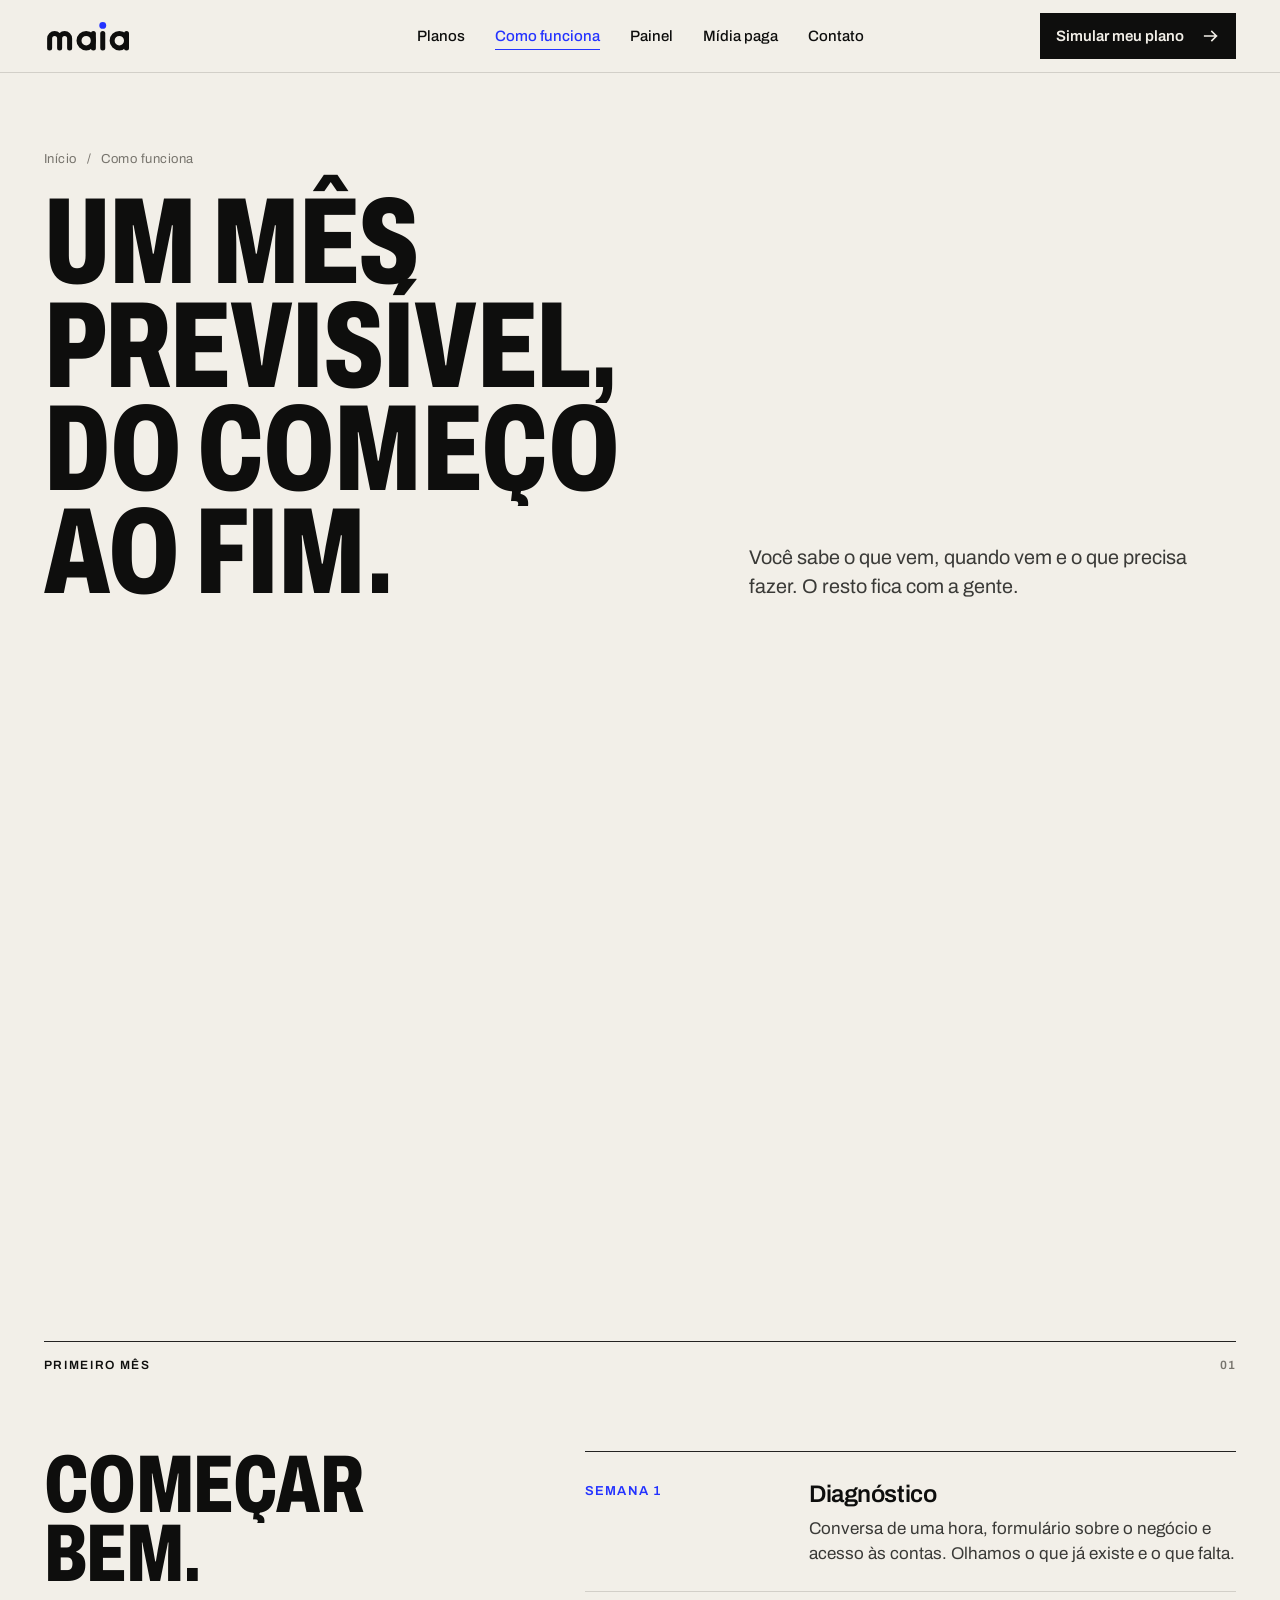
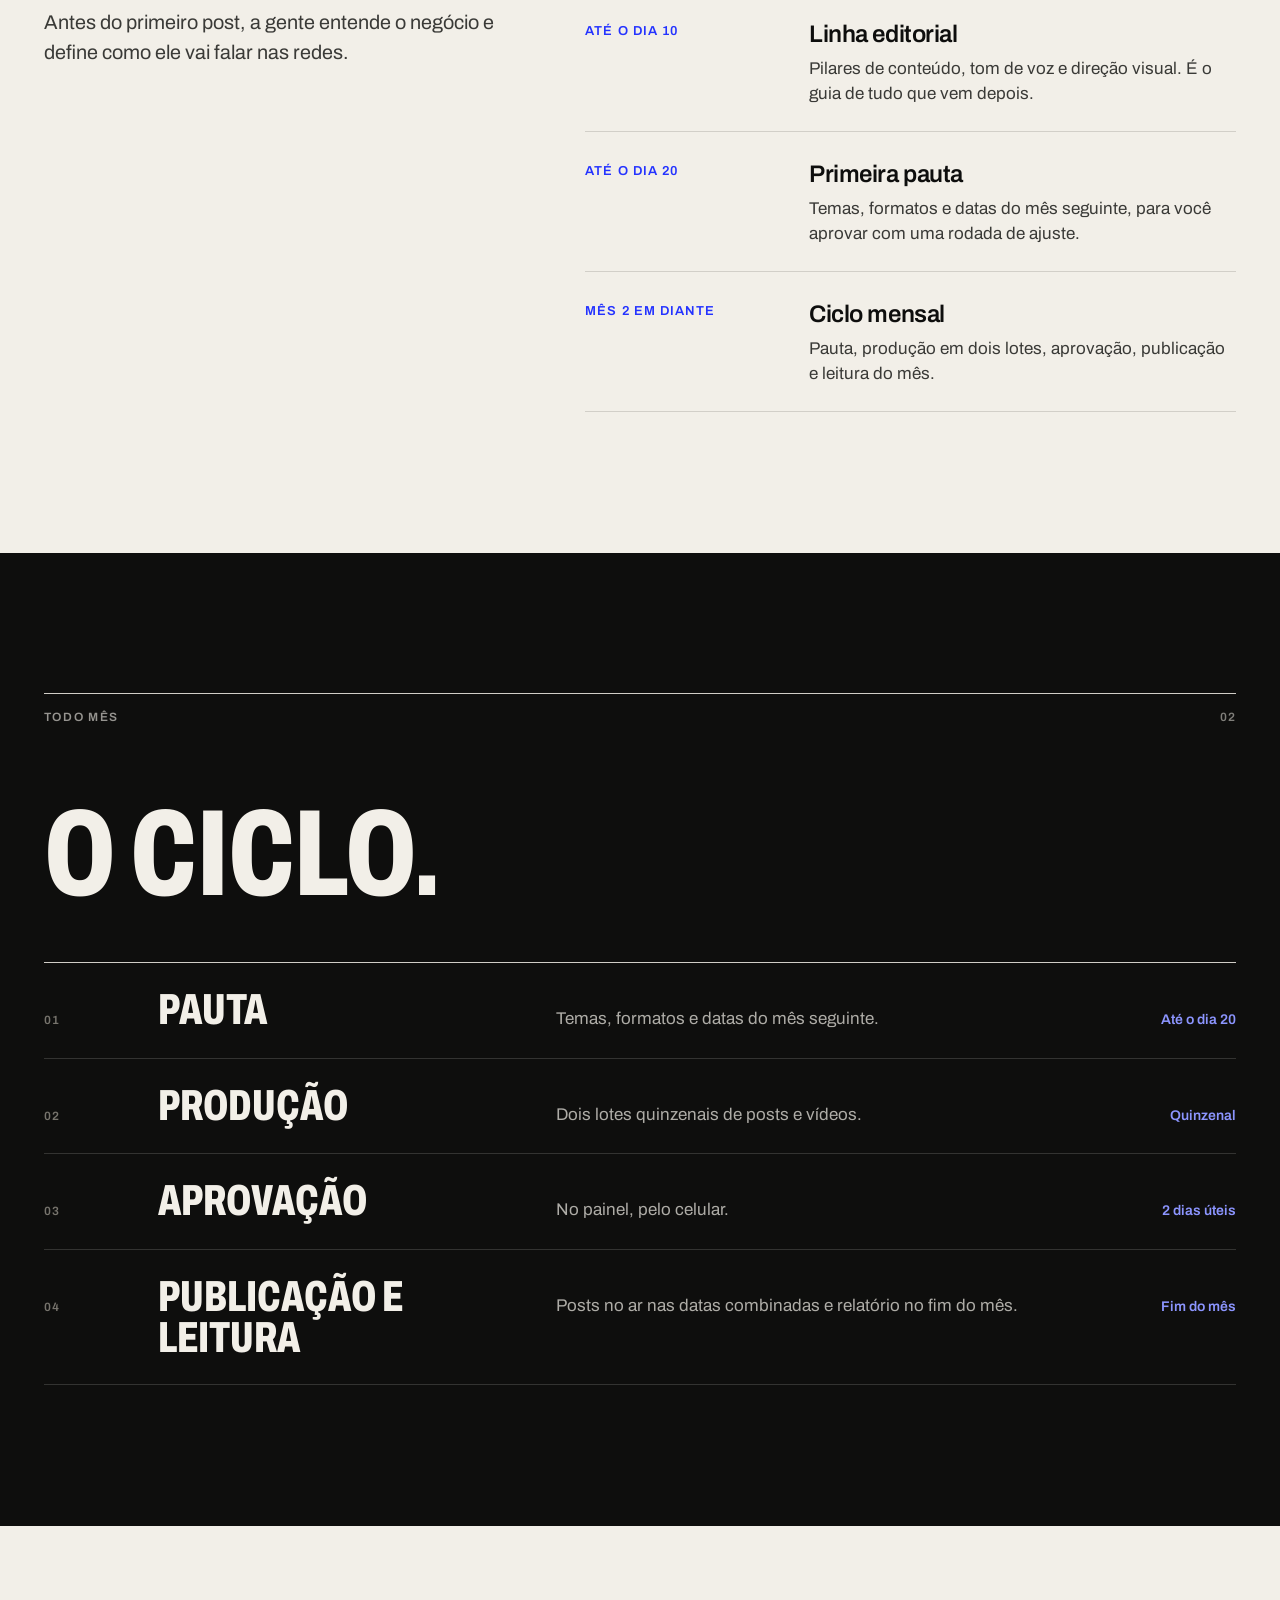
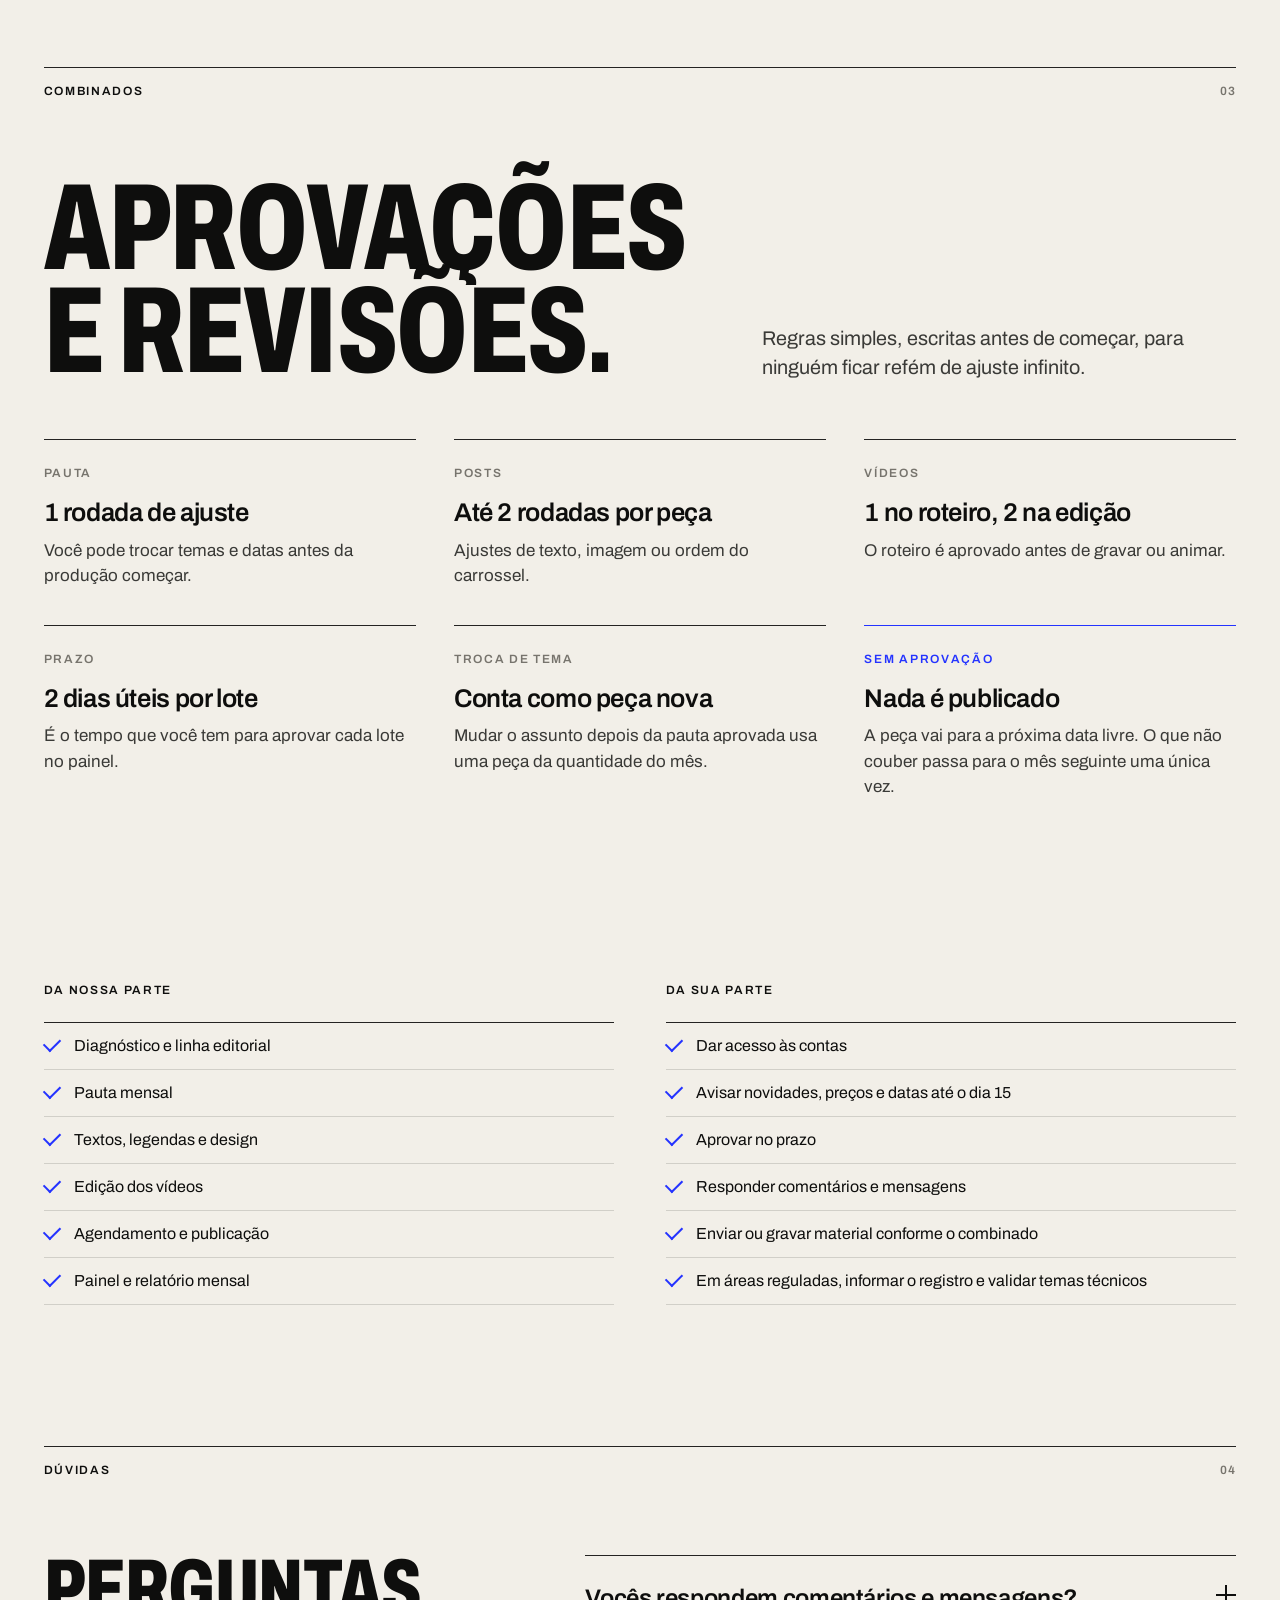
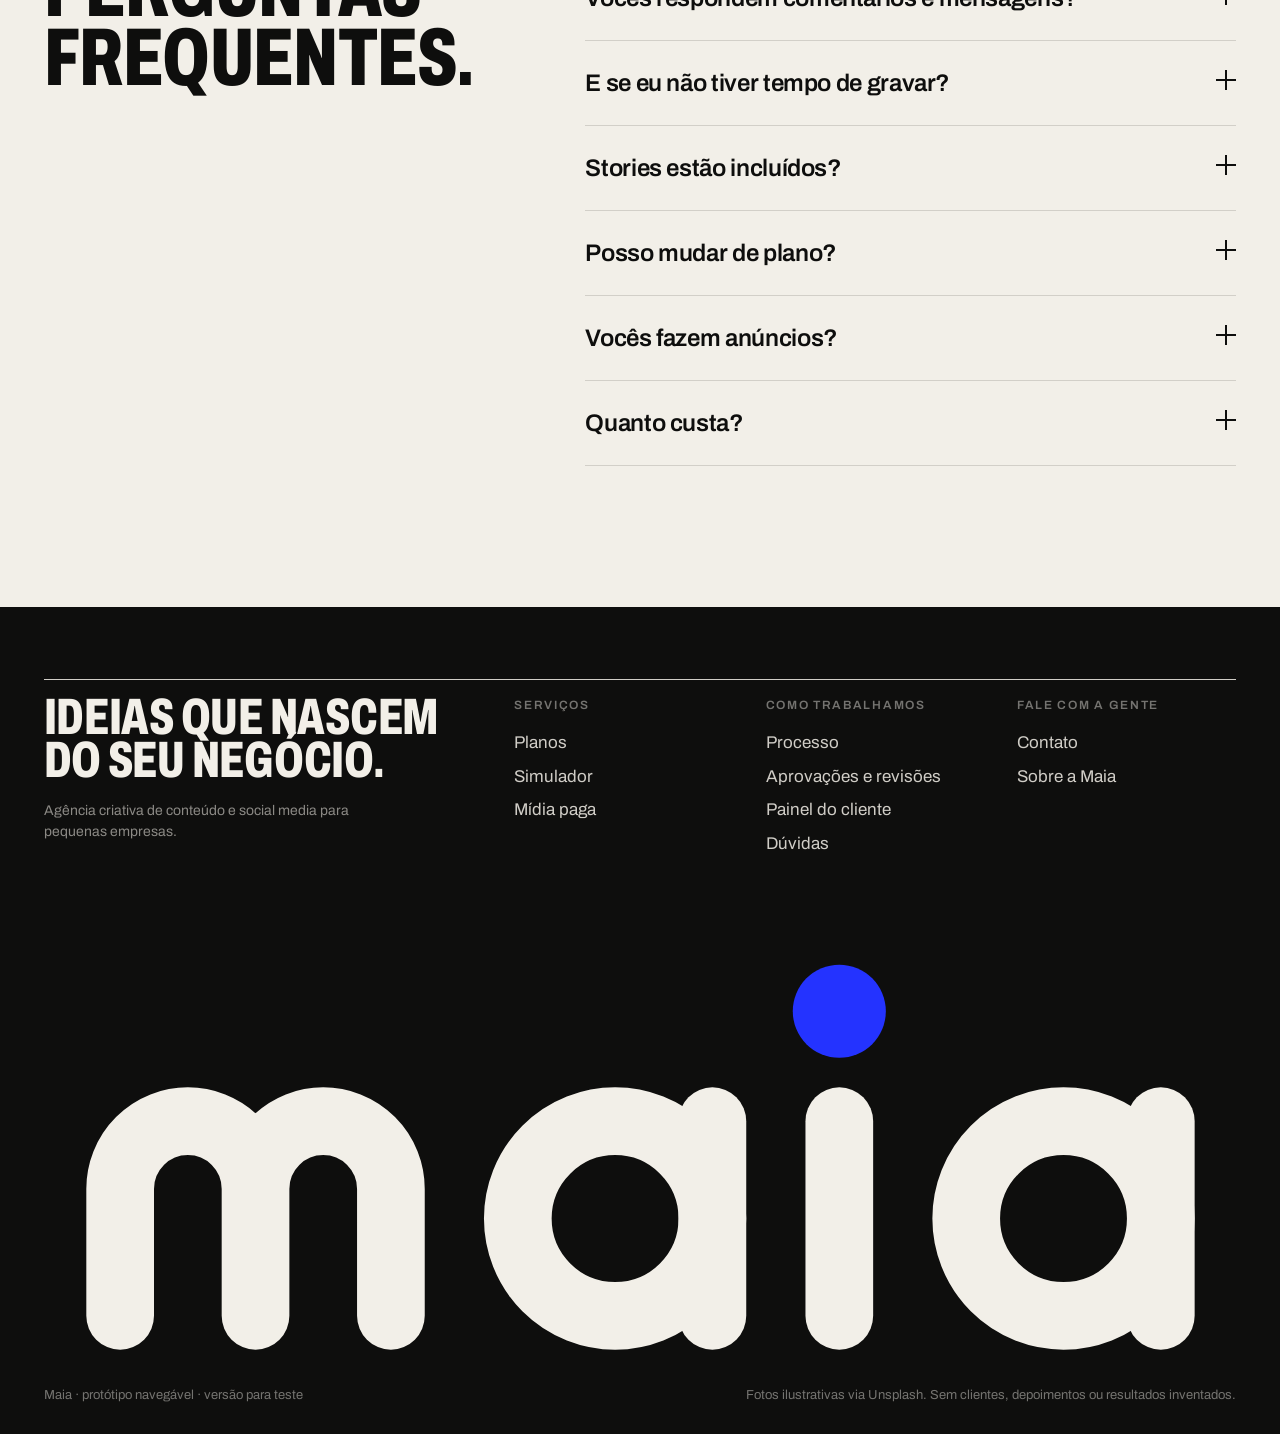
==== commit 3a29ed01: "Add files via upload" ====
--- a/como-funciona.html
+++ b/como-funciona.html
@@ -9,7 +9,7 @@
 <link rel="icon" href="./favicon.svg" type="image/svg+xml">
 <link rel="preconnect" href="https://fonts.googleapis.com"><link rel="preconnect" href="https://fonts.gstatic.com" crossorigin>
 <link href="https://fonts.googleapis.com/css2?family=Archivo:wdth,wght@62..125,400..800&display=swap" rel="stylesheet">
-<link rel="stylesheet" href="./style.css">
+<link rel="stylesheet" href="./style.css?v=1791683887">
 <meta property="og:title" content="Como funciona · Maia"><meta property="og:description" content="Etapas, prazos, aprovações, revisões e responsabilidades de cada lado.">
 </head>
 <body>
@@ -147,7 +147,7 @@
     <div class="foot-bottom"><span>Maia · protótipo navegável · versão para teste</span><span>Fotos ilustrativas via Unsplash. Sem clientes, depoimentos ou resultados inventados.</span></div>
   </div>
 </footer>
-<script src="./main.js"></script>
+<script src="./main.js?v=1791683887"></script>
 
 </body>
 </html>
--- a/style.css
+++ b/style.css
@@ -109,7 +109,7 @@
 .reveal{opacity:0;transform:translateY(40px);transition:opacity 1s var(--ease),transform 1.1s var(--ease)}
 .reveal.in{opacity:1;transform:none}
 .reveal[data-d="1"]{transition-delay:.08s}.reveal[data-d="2"]{transition-delay:.16s}.reveal[data-d="3"]{transition-delay:.24s}.reveal[data-d="4"]{transition-delay:.32s}
-.split .w{display:inline-block;overflow:hidden;vertical-align:top;padding:0 .02em .04em;margin:0 -.02em -.04em}
+.split .w{display:inline-block;overflow:hidden;vertical-align:top;padding:.16em .02em .04em;margin:-.16em -.02em -.04em}
 .split .w>span{display:inline-block;transform:translateY(110%);transition:transform 1.1s var(--ease)}
 .split.in .w>span{transform:none}
 .wipe{clip-path:inset(100% 0 0 0);transition:clip-path 1.4s var(--ease)}
@@ -135,19 +135,19 @@
 .bluebg .sec-top{border-color:#fff}
 
 /* hero */
-.hero{padding:clamp(28px,4vw,56px) 0 0}
-.hero-grid{display:grid;grid-template-columns:repeat(12,1fr);gap:0 24px}
-.hero-title{grid-column:1/-1}
-.hero-title .disp{display:block}
-.hero-row{grid-column:1/-1;display:grid;grid-template-columns:repeat(12,1fr);gap:24px;margin-top:clamp(28px,4vw,56px);align-items:end}
-.hero-copy{grid-column:1/6;padding-bottom:6px}
-.hero-copy .actions{display:flex;gap:10px;flex-wrap:wrap;margin-top:32px}
-.hero-ph{grid-column:6/-1;height:min(64vh,620px)}
-.hero-ph.ph img{object-position:50% 35%}
-.hero-facts{grid-column:1/-1;display:grid;grid-template-columns:repeat(4,1fr);border-top:1px solid var(--line-2);margin-top:clamp(40px,5vw,72px)}
-.hero-facts div{padding:18px 20px 0 0;font-size:15px;color:var(--ink-2)}
-.hero-facts b{display:block;font-stretch:68%;font-weight:800;font-size:44px;line-height:1;color:var(--ink);margin-bottom:6px;text-transform:uppercase}
-@media (max-width:900px){.hero-copy,.hero-ph{grid-column:1/-1}.hero-ph{height:440px;order:-1}.hero-facts{grid-template-columns:1fr 1fr}.hero-facts div{padding-bottom:18px}}
+.hero{padding:clamp(24px,3vw,40px) 0 0}
+.hero-grid{display:grid;grid-template-columns:7fr 5fr;gap:clamp(24px,3vw,48px);min-height:calc(100svh - 72px - 150px)}
+.hero-main{display:flex;flex-direction:column;justify-content:space-between;gap:32px;padding-top:8px}
+.d-hero{font-size:clamp(56px,7.6vw,128px)}
+.d-hero span{display:block}
+.hero-copy{display:grid;grid-template-columns:1fr;gap:28px;padding-bottom:4px}
+.hero-copy .actions{display:flex;gap:10px;flex-wrap:wrap}
+.hero-ph{min-height:520px}
+.hero-ph img{position:absolute;inset:0;object-position:50% 30%}
+.hero-facts{display:grid;grid-template-columns:repeat(4,1fr);border-top:1px solid var(--line-2);margin-top:clamp(28px,3vw,40px)}
+.hero-facts div{padding:16px 20px 0 0;font-size:15px;color:var(--ink-2)}
+.hero-facts b{display:block;font-stretch:68%;font-weight:800;font-size:40px;line-height:1;color:var(--ink);margin-bottom:6px;text-transform:uppercase}
+@media (max-width:900px){.hero-grid{grid-template-columns:1fr;min-height:0}.hero-ph{min-height:0;height:420px}.hero-facts{grid-template-columns:1fr 1fr}.hero-facts div{padding-bottom:18px}}
 
 /* lista de segmentos com foto seguindo o cursor */
 .seglist{list-style:none;border-top:1px solid var(--line-2)}
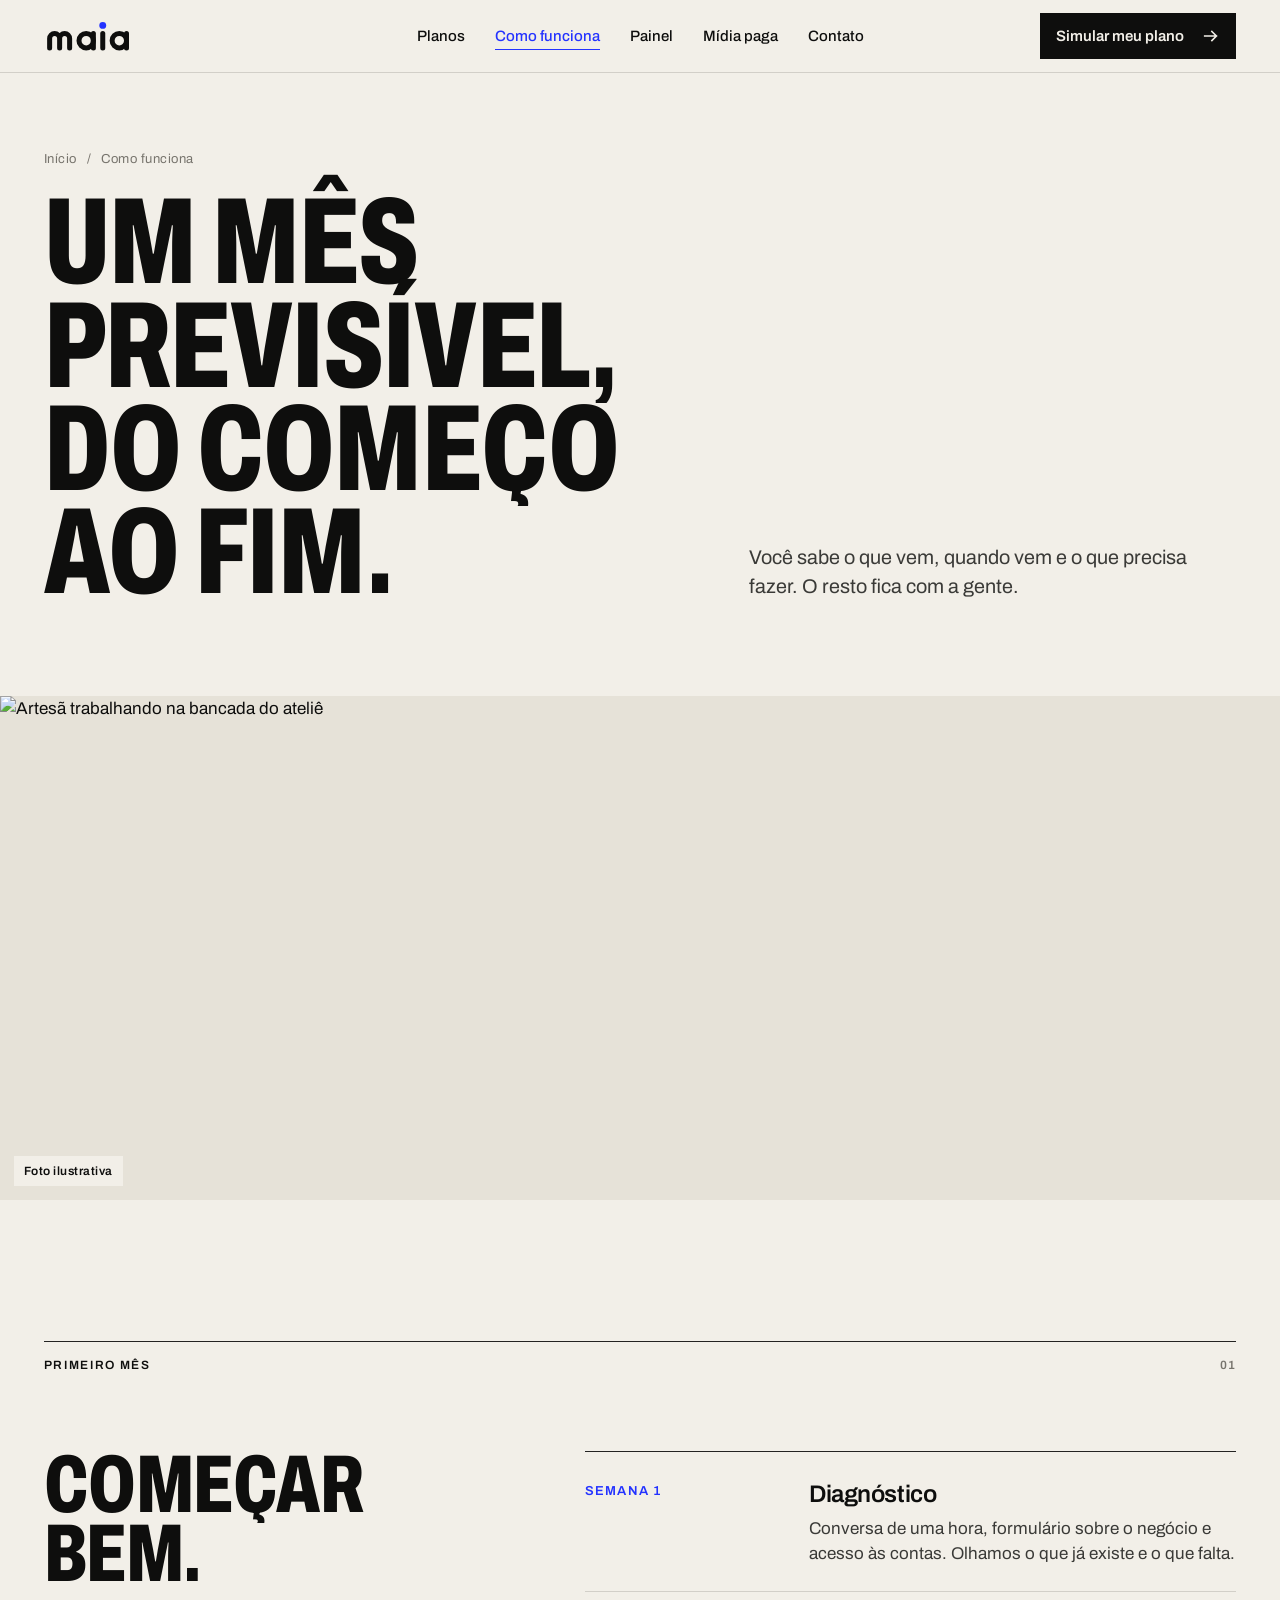
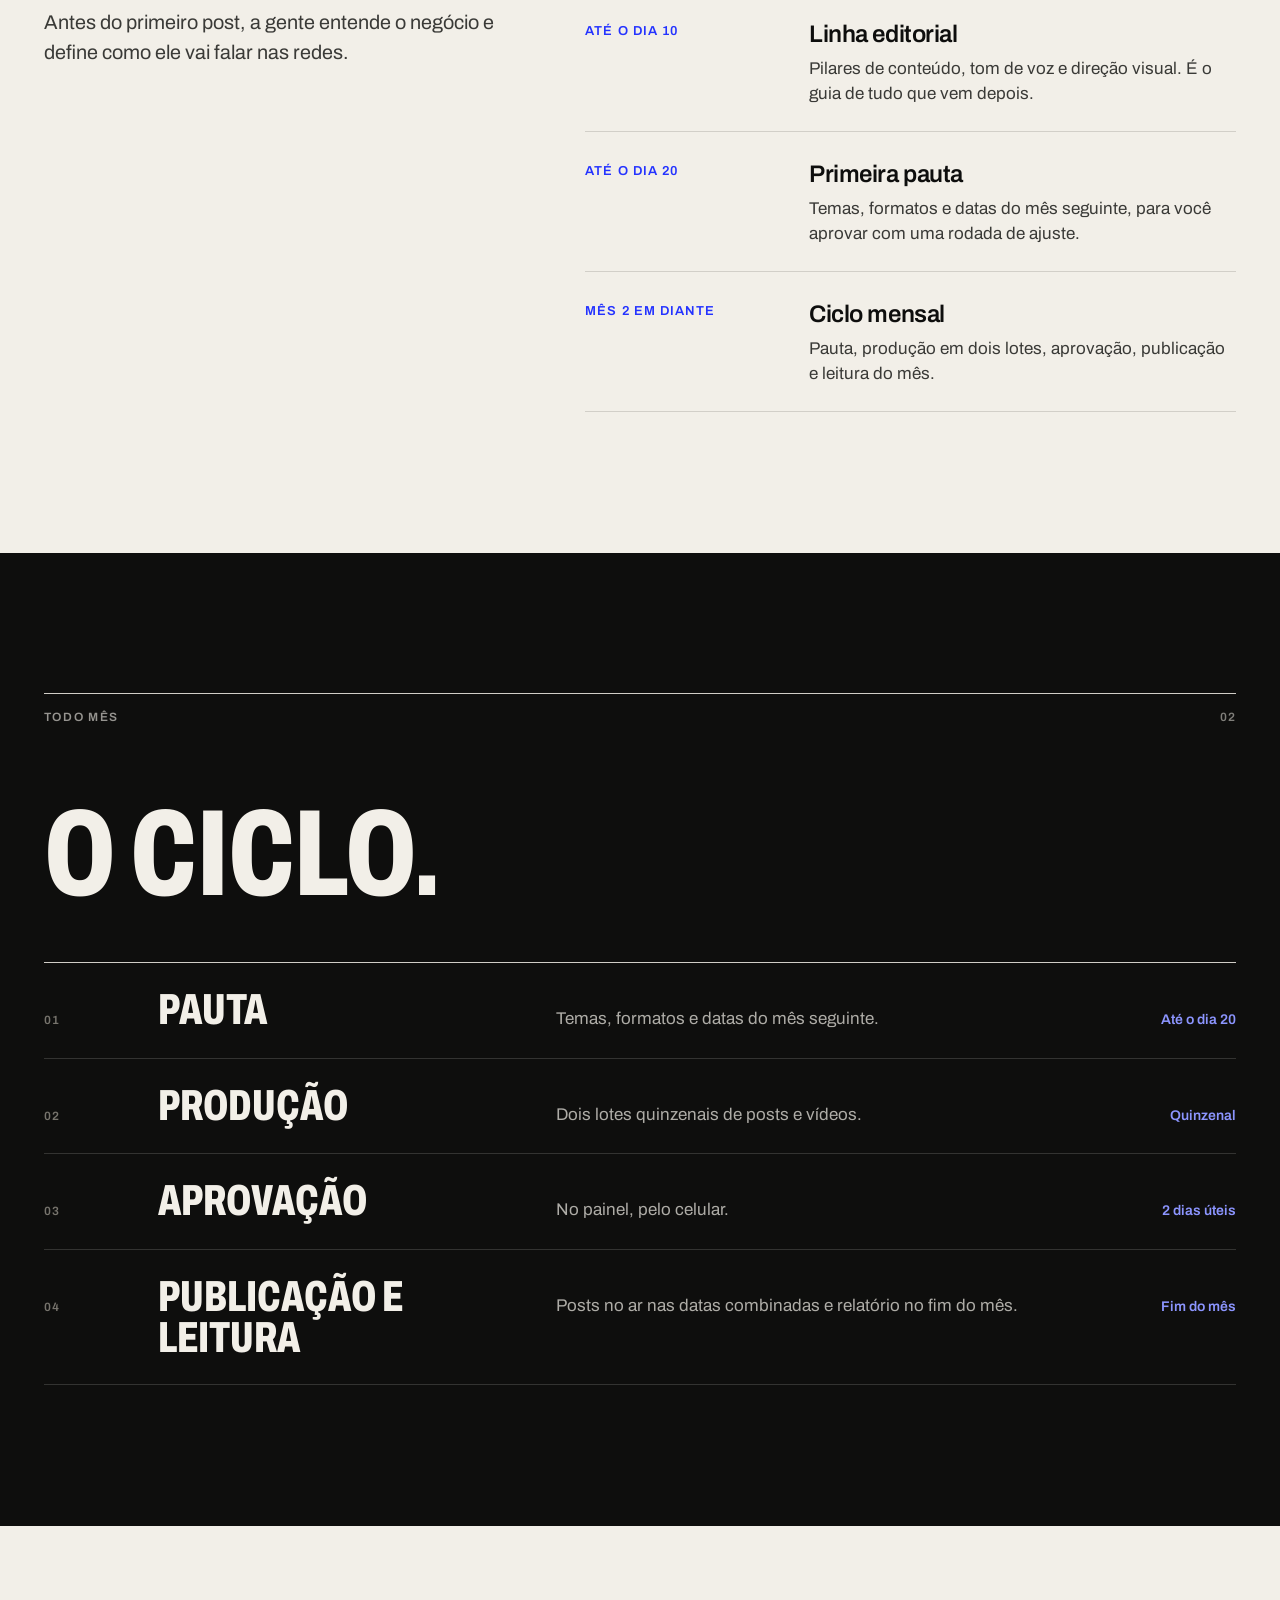
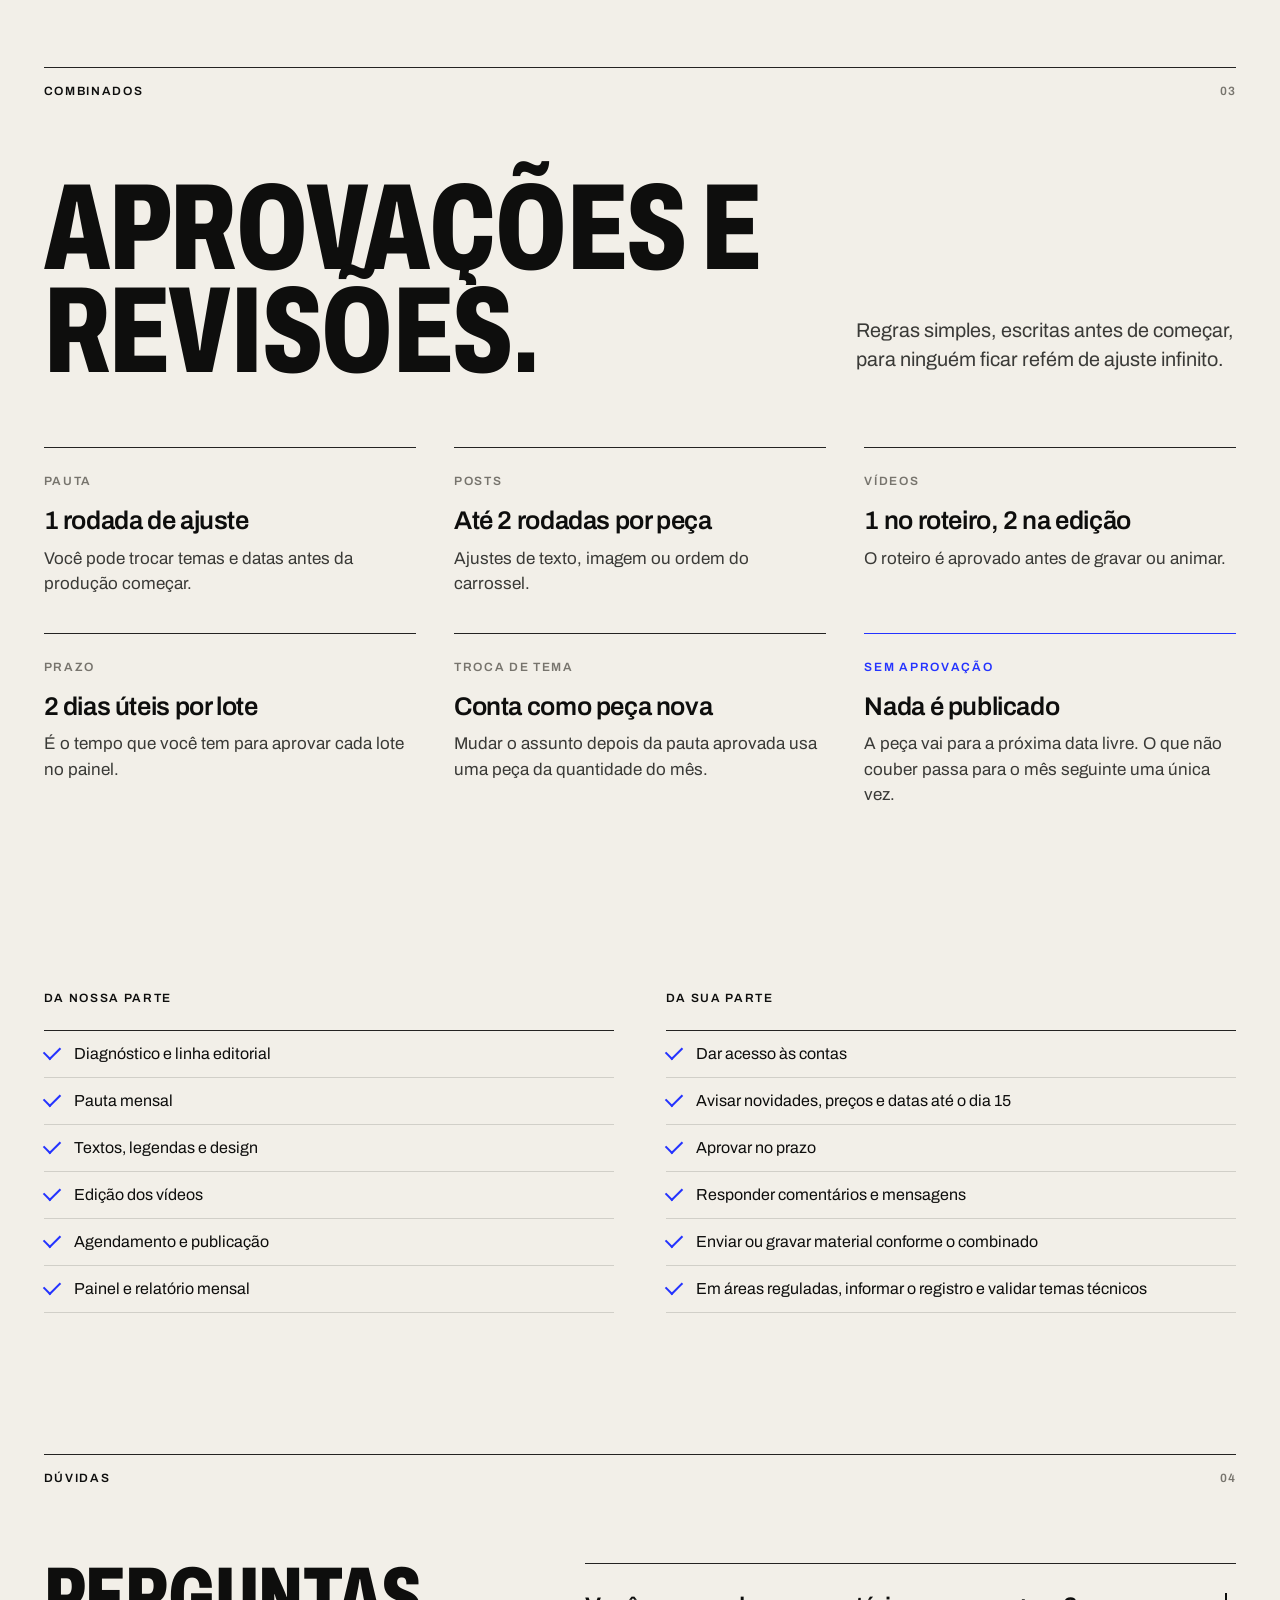
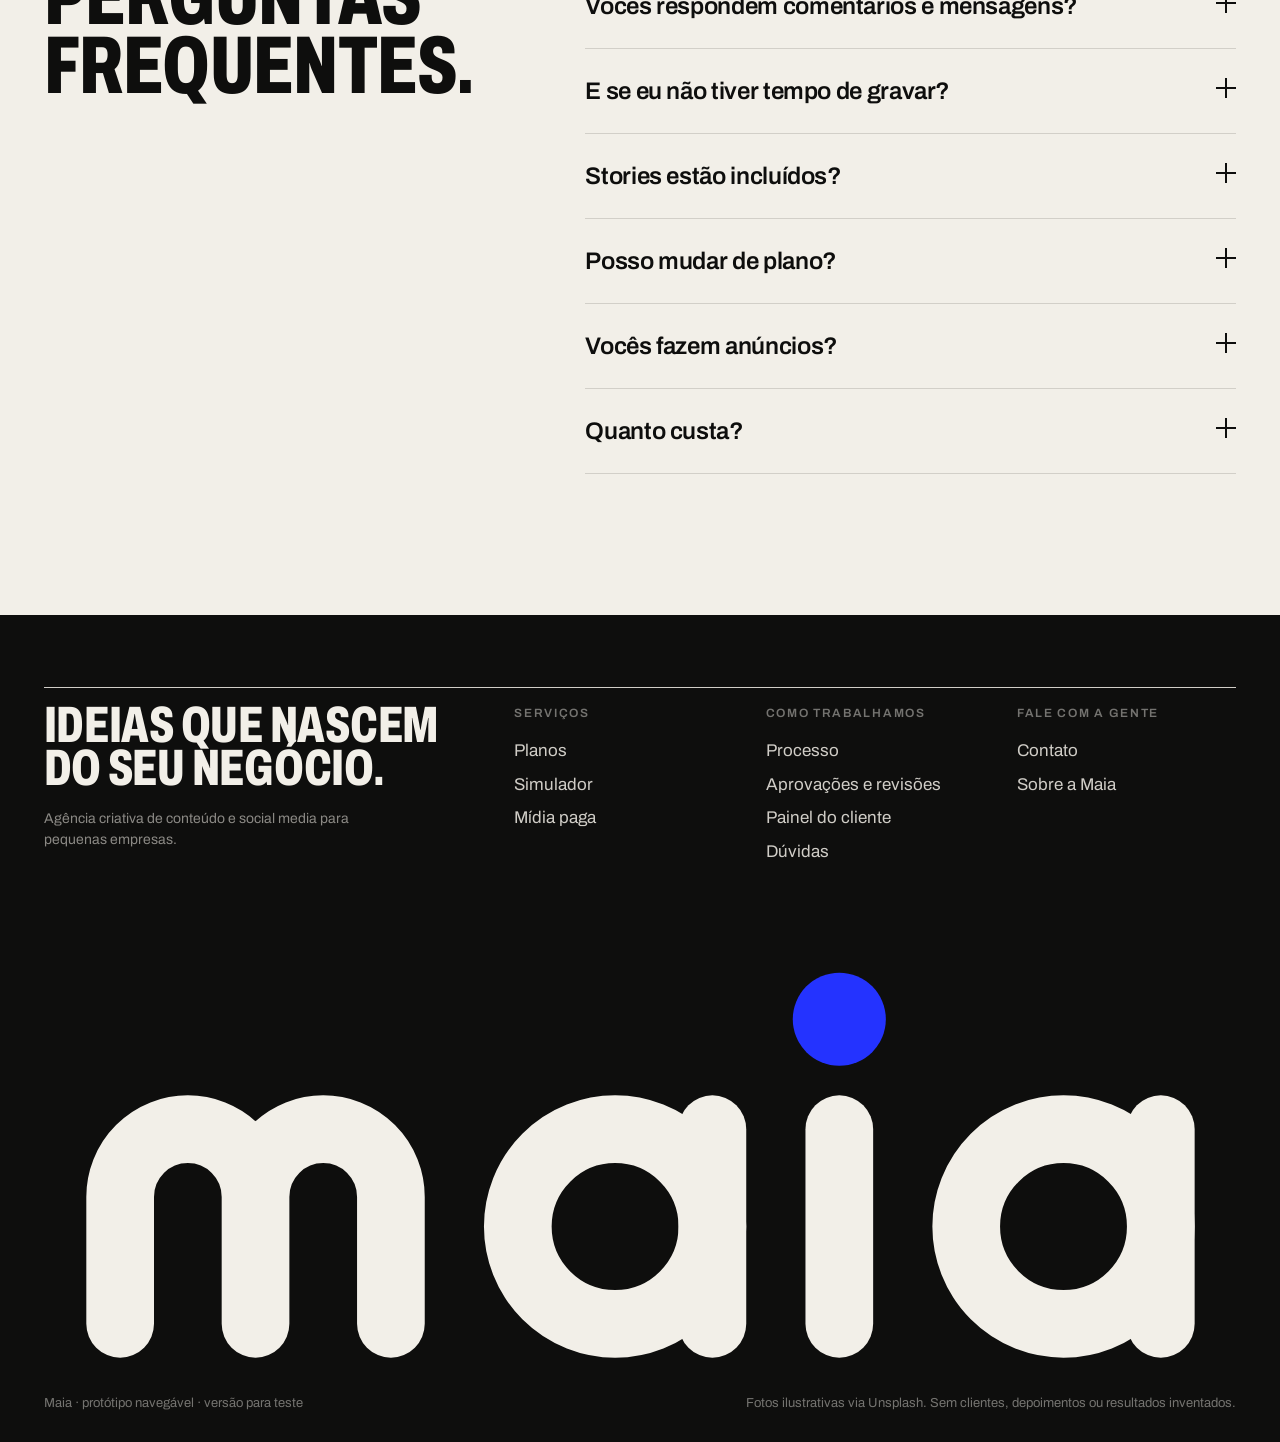
==== commit ef3ff171: "Add files via upload" ====
--- a/como-funciona.html
+++ b/como-funciona.html
@@ -9,7 +9,7 @@
 <link rel="icon" href="./favicon.svg" type="image/svg+xml">
 <link rel="preconnect" href="https://fonts.googleapis.com"><link rel="preconnect" href="https://fonts.gstatic.com" crossorigin>
 <link href="https://fonts.googleapis.com/css2?family=Archivo:wdth,wght@62..125,400..800&display=swap" rel="stylesheet">
-<link rel="stylesheet" href="./style.css?v=1791683887">
+<link rel="stylesheet" href="./style.css?v=1791684101">
 <meta property="og:title" content="Como funciona · Maia"><meta property="og:description" content="Etapas, prazos, aprovações, revisões e responsabilidades de cada lado.">
 </head>
 <body>
@@ -82,9 +82,9 @@
 <section class="sec" id="combinados">
   <div class="wrap">
     <div class="sec-top"><span class="label ink">Combinados</span><span class="idx">03</span></div>
-    <div class="principles" style="margin-bottom:56px">
+    <div class="intro">
       <h2 class="disp d-l" data-split>Aprovações e revisões.</h2>
-      <p class="lead reveal" style="align-self:end">Regras simples, escritas antes de começar, para ninguém ficar refém de ajuste infinito.</p>
+      <p class="lead reveal">Regras simples, escritas antes de começar, para ninguém ficar refém de ajuste infinito.</p>
     </div>
     <div class="grid-3">
       <div class="card reveal"><span class="k">Pauta</span><h3>1 rodada de ajuste</h3><p>Você pode trocar temas e datas antes da produção começar.</p></div>
@@ -147,7 +147,7 @@
     <div class="foot-bottom"><span>Maia · protótipo navegável · versão para teste</span><span>Fotos ilustrativas via Unsplash. Sem clientes, depoimentos ou resultados inventados.</span></div>
   </div>
 </footer>
-<script src="./main.js?v=1791683887"></script>
+<script src="./main.js?v=1791684101"></script>
 
 </body>
 </html>
--- a/style.css
+++ b/style.css
@@ -112,8 +112,9 @@
 .split .w{display:inline-block;overflow:hidden;vertical-align:top;padding:.16em .02em .04em;margin:-.16em -.02em -.04em}
 .split .w>span{display:inline-block;transform:translateY(110%);transition:transform 1.1s var(--ease)}
 .split.in .w>span{transform:none}
-.wipe{clip-path:inset(100% 0 0 0);transition:clip-path 1.4s var(--ease)}
-.wipe.in{clip-path:inset(0)}
+.wipe{position:relative}
+.wipe::after{content:"";position:absolute;inset:-1px;background:var(--paper);transform-origin:50% 0;transition:transform 1.3s var(--ease);z-index:2}
+.wipe.in::after{transform:scaleY(0)}
 .wipe img{transform:scale(1.15);transition:transform 2s var(--ease)}
 .wipe.in img{transform:scale(1)}
 
@@ -138,7 +139,7 @@
 .hero{padding:clamp(24px,3vw,40px) 0 0}
 .hero-grid{display:grid;grid-template-columns:7fr 5fr;gap:clamp(24px,3vw,48px);min-height:calc(100svh - 72px - 150px)}
 .hero-main{display:flex;flex-direction:column;justify-content:space-between;gap:32px;padding-top:8px}
-.d-hero{font-size:clamp(56px,7.6vw,128px)}
+.d-hero{font-size:clamp(52px,min(7.6vw,15vh),128px)}
 .d-hero span{display:block}
 .hero-copy{display:grid;grid-template-columns:1fr;gap:28px;padding-bottom:4px}
 .hero-copy .actions{display:flex;gap:10px;flex-wrap:wrap}
@@ -154,15 +155,20 @@
 .seglist li{border-bottom:1px solid var(--line)}
 .seglist a{display:grid;grid-template-columns:70px 1fr auto;align-items:center;gap:20px;padding:14px 0;transition:color .3s,padding .5s var(--ease)}
 .seglist .nm{font-stretch:68%;font-weight:800;text-transform:uppercase;font-size:clamp(40px,6.4vw,96px);line-height:.95}
-.seglist .ex{font-size:15px;color:var(--muted);text-align:right;max-width:280px}
+.seglist .sx{font-size:15px;color:var(--muted);text-align:right;max-width:280px}
 .seglist a:hover{color:var(--blue);padding-left:18px}
-.seglist a:hover .ex{color:var(--ink)}
+.seglist a:hover .sx{color:var(--ink)}
 .cursor-ph{position:fixed;left:0;top:0;width:300px;height:380px;pointer-events:none;z-index:40;opacity:0;transform:translate(-50%,-50%) scale(.85);transition:opacity .35s,transform .5s var(--ease);overflow:hidden}
 .cursor-ph.on{opacity:1;transform:translate(-50%,-50%) scale(1)}
 .cursor-ph img{width:100%;height:100%;position:absolute;inset:0;opacity:0;transition:opacity .3s}
 .cursor-ph img.on{opacity:1}
 .seglist .thumb{display:none}
-@media (hover:none),(max-width:760px){.cursor-ph{display:none}.seglist a{grid-template-columns:40px 1fr 72px}.seglist .ex{display:none}.seglist .thumb{display:block;width:72px;height:72px}}
+@media (hover:none),(max-width:760px){.cursor-ph{display:none}.seglist a{grid-template-columns:40px 1fr 72px}.seglist .sx{display:none}.seglist .thumb{display:block;width:72px;height:72px}}
+
+/* intro de seção */
+.intro{display:grid;grid-template-columns:8fr 4fr;gap:clamp(24px,4vw,64px);align-items:end;margin-bottom:clamp(40px,5vw,72px)}
+.intro .lead{padding-bottom:8px}
+@media (max-width:900px){.intro{grid-template-columns:1fr}}
 
 /* princípios */
 .principles{display:grid;grid-template-columns:5fr 7fr;gap:clamp(32px,6vw,120px)}
@@ -191,7 +197,7 @@
 .pcol.axis{background:var(--blue);color:#fff;border-left:0;padding-left:22px}
 .pcol.axis .pd,.pcol.axis .big span,.pcol.axis .big .plus{color:rgba(255,255,255,.7)}
 .pcol.axis .big{border-color:rgba(255,255,255,.3)}
-.pcol .flag{position:absolute;top:22px;right:22px;font-size:11px;font-weight:700;letter-spacing:.1em;text-transform:uppercase}
+.pcol .flag{font-size:11px;font-weight:700;letter-spacing:.12em;text-transform:uppercase;margin-bottom:-10px}
 .dark .pcols{border-color:rgba(242,239,232,.85)}
 .dark .pcol{border-color:rgba(242,239,232,.16)}
 .dark .pcol .big{border-color:rgba(242,239,232,.16)}
@@ -469,6 +475,6 @@
 
 @media (prefers-reduced-motion:reduce){
   *,*::before,*::after{animation-duration:.01ms!important;animation-iteration-count:1!important;transition-duration:.01ms!important}
-  .reveal{opacity:1;transform:none}.split .w>span{transform:none}.wipe{clip-path:none}.wipe img{transform:none}
+  .reveal{opacity:1;transform:none}.split .w>span{transform:none}.wipe::after{display:none}.wipe img{transform:none}
   .logo-anim .stroke{stroke-dashoffset:0}.logo-anim .dot{transform:none;opacity:1}
 }
